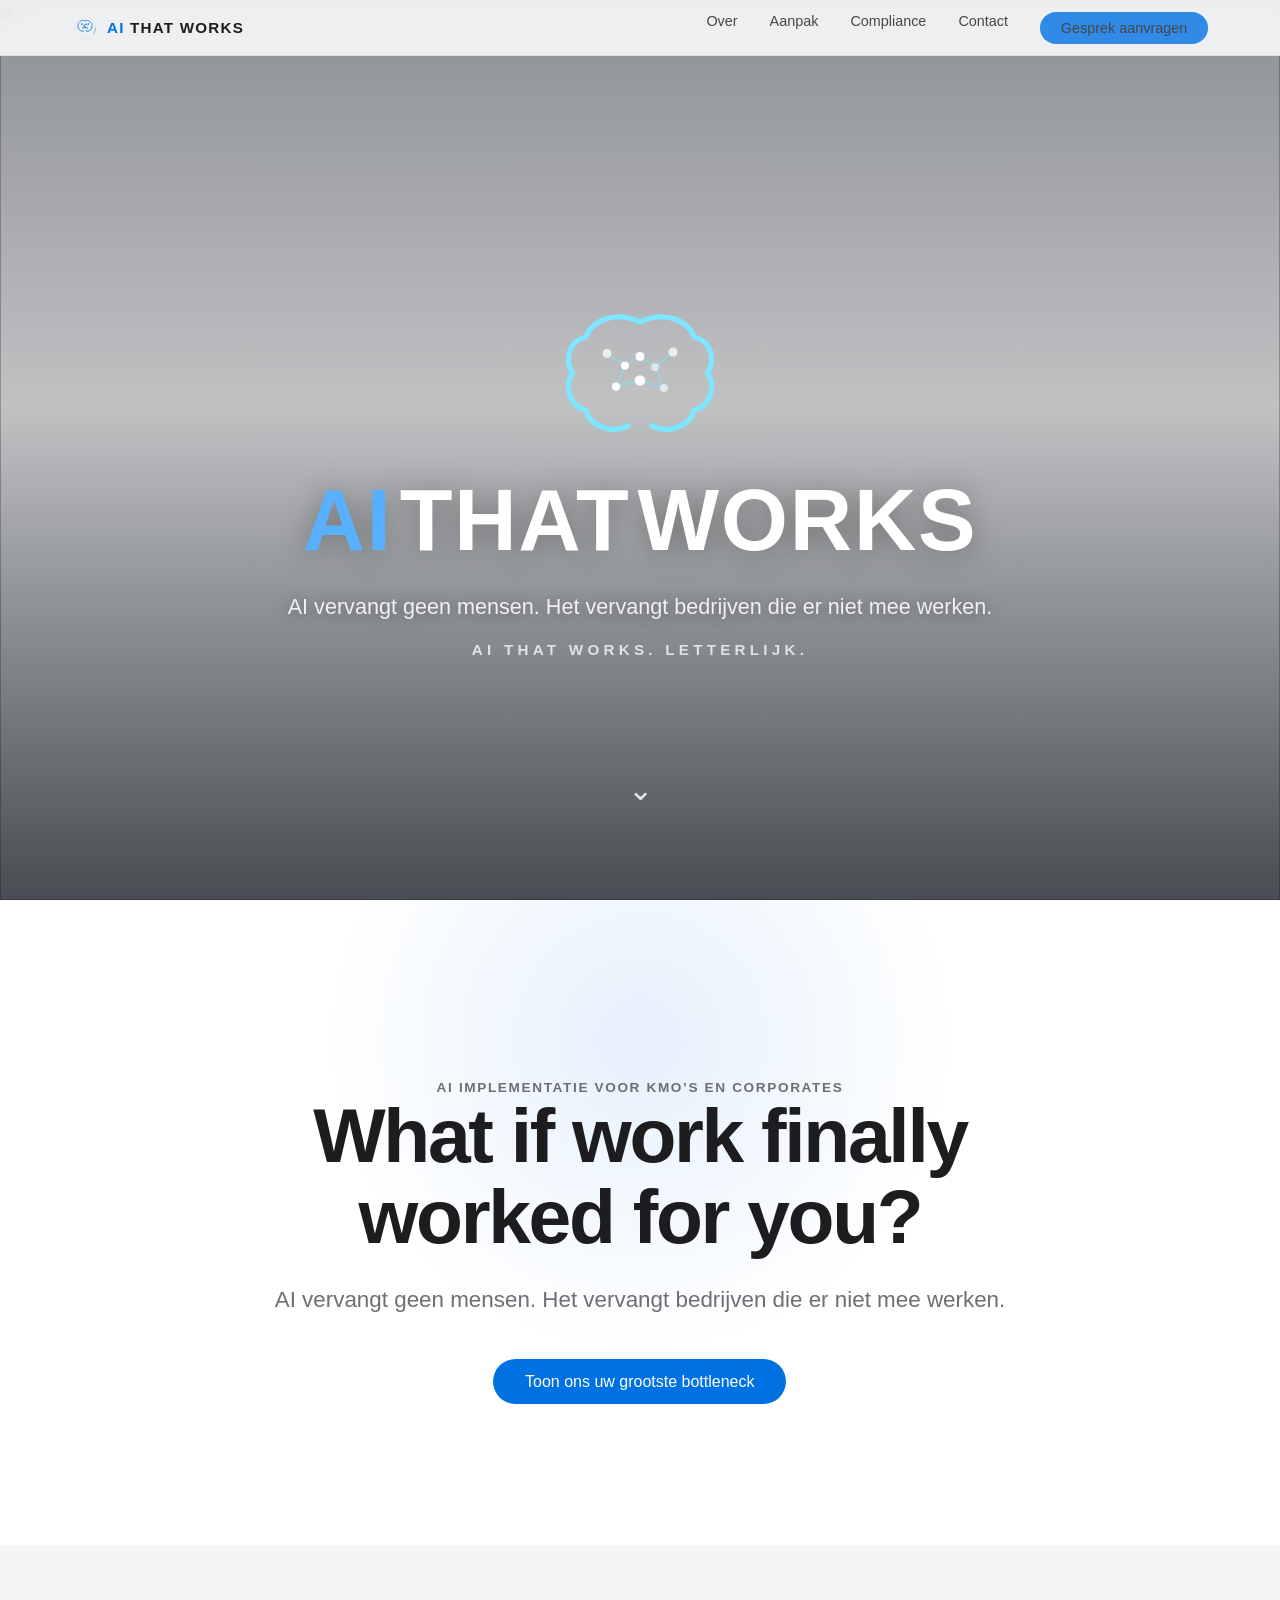
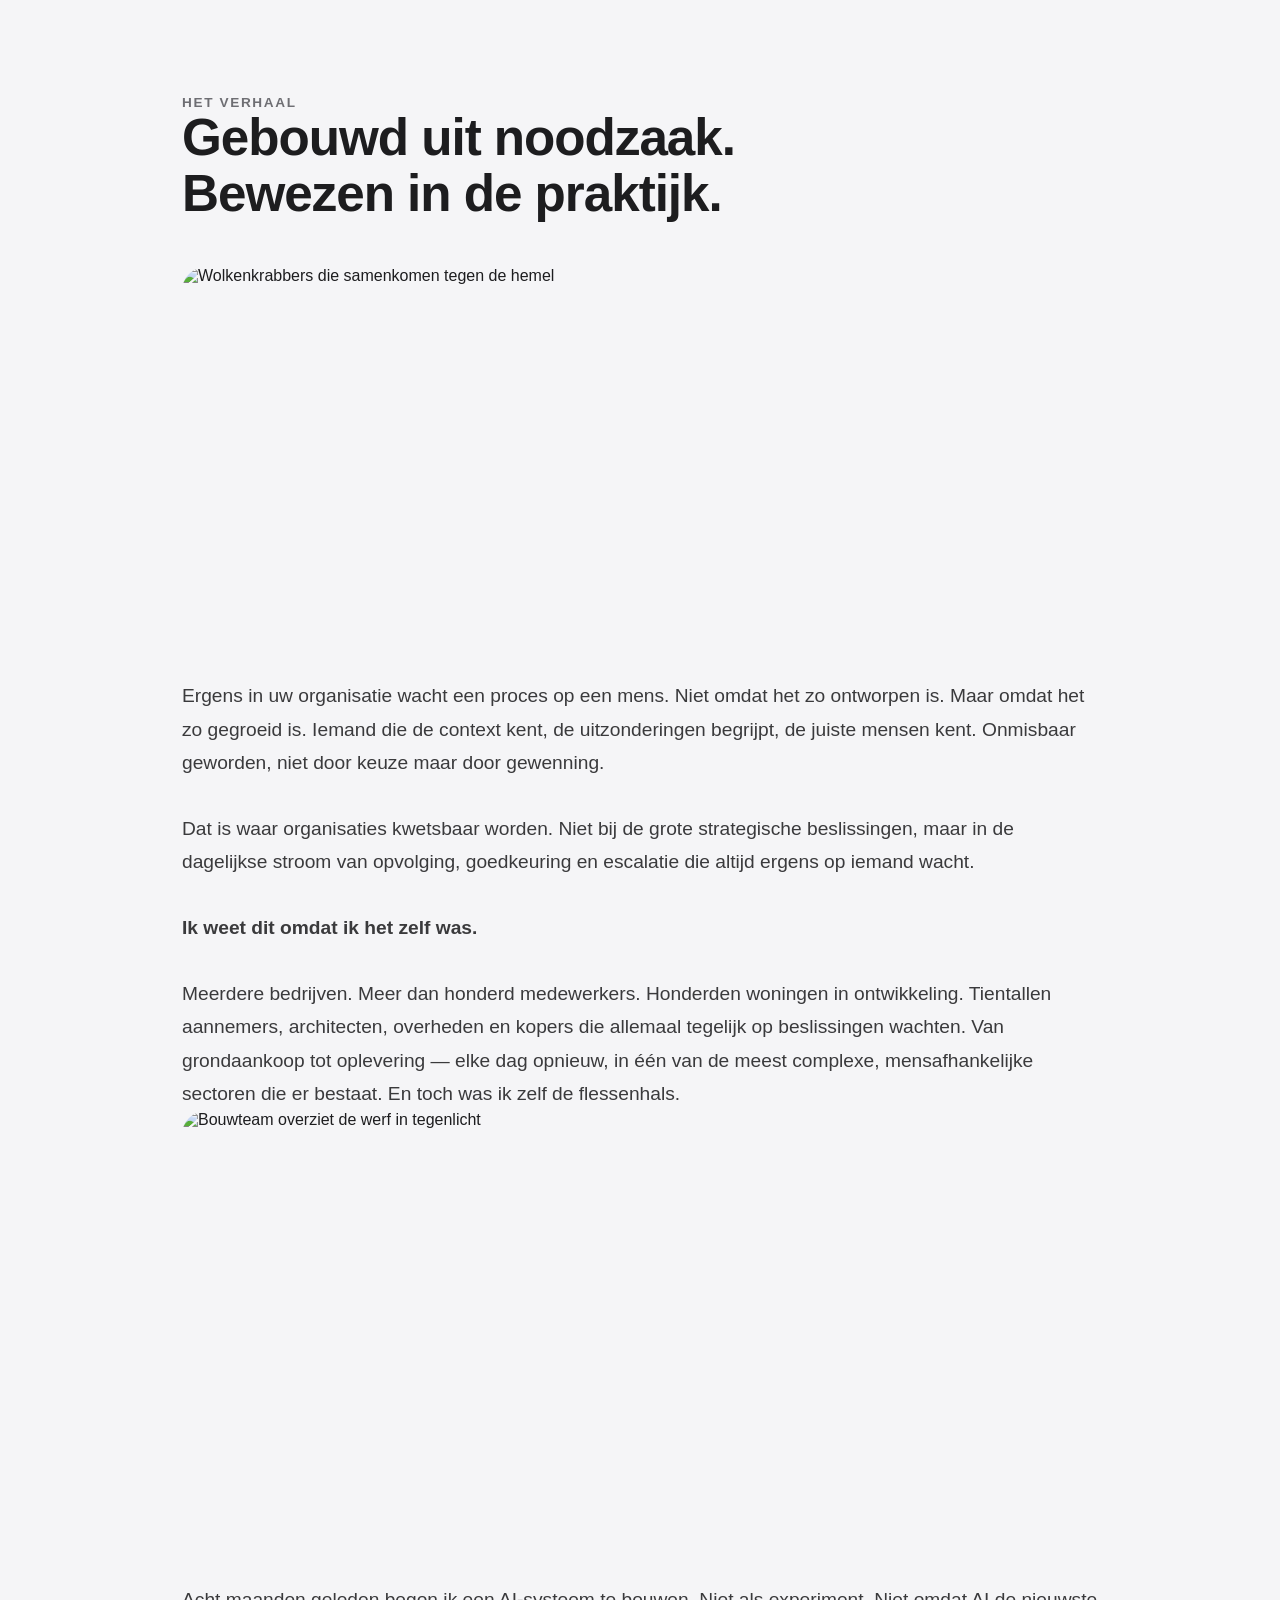
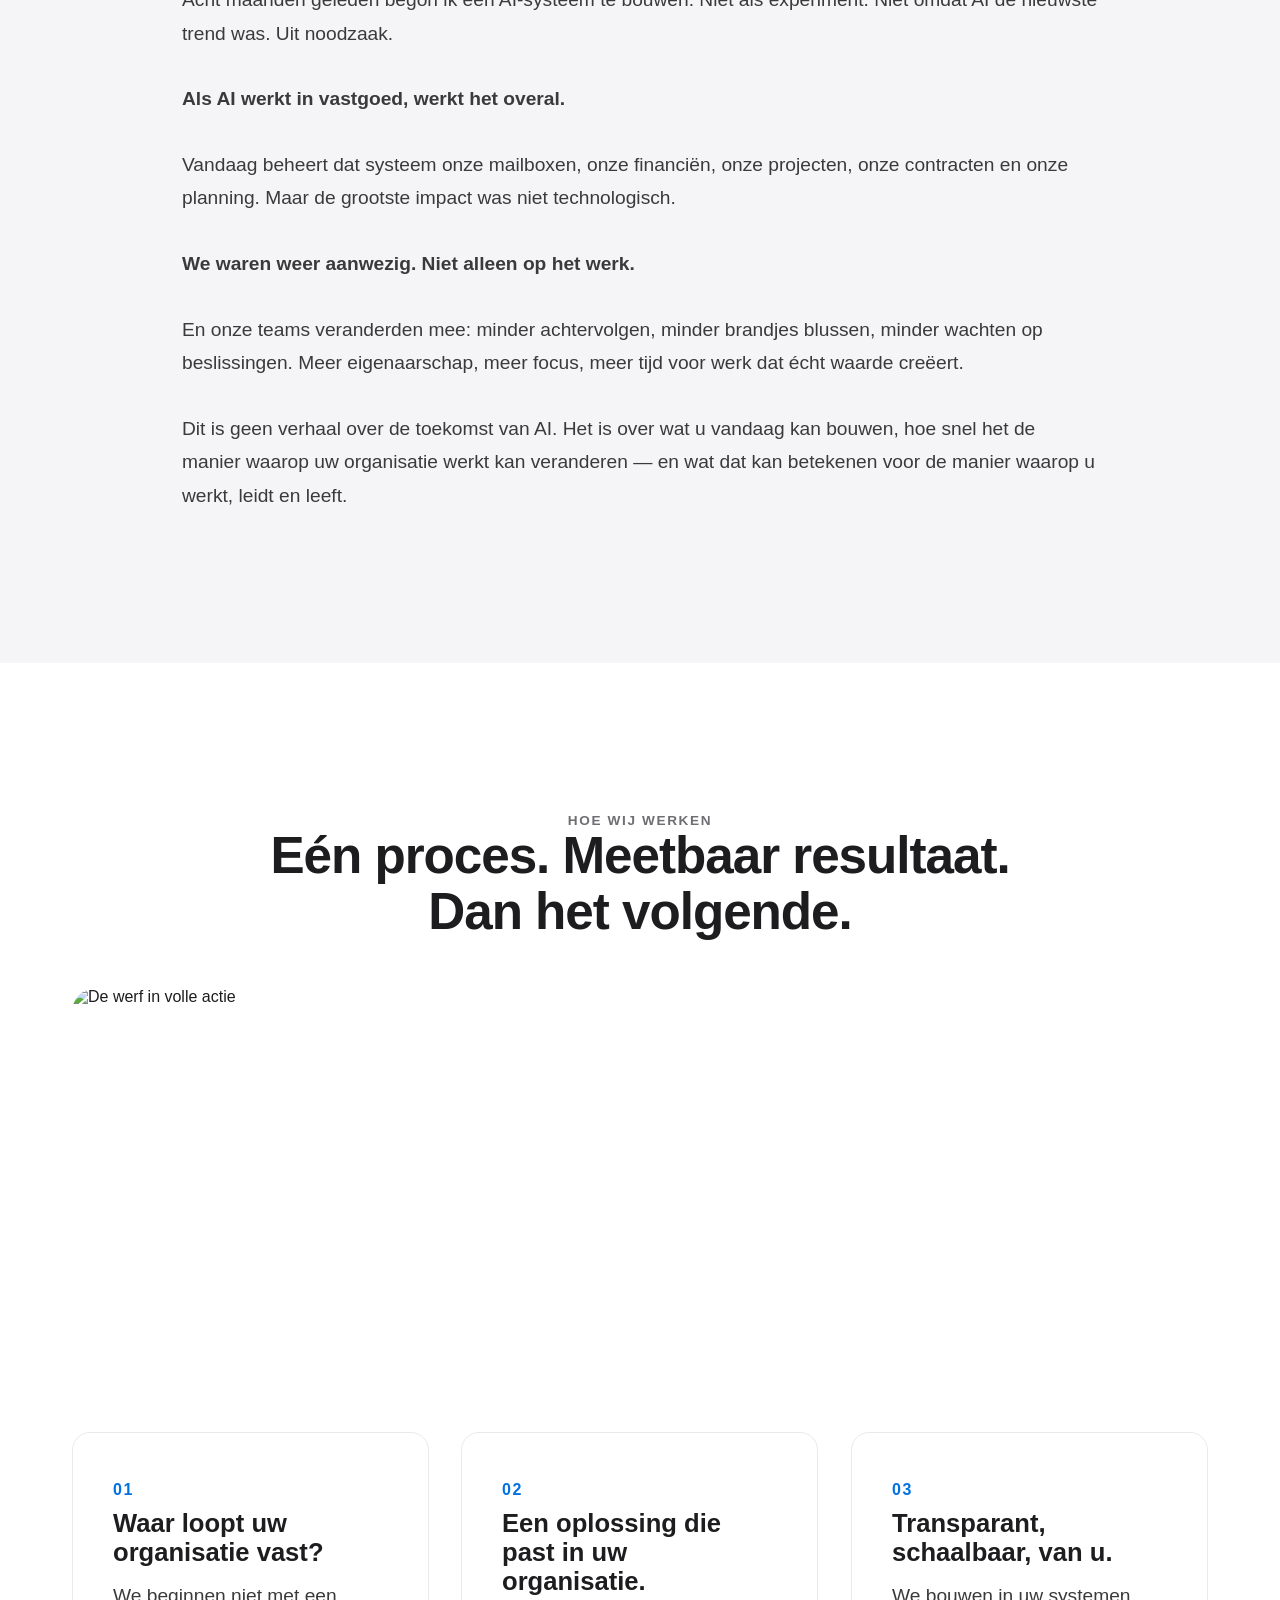
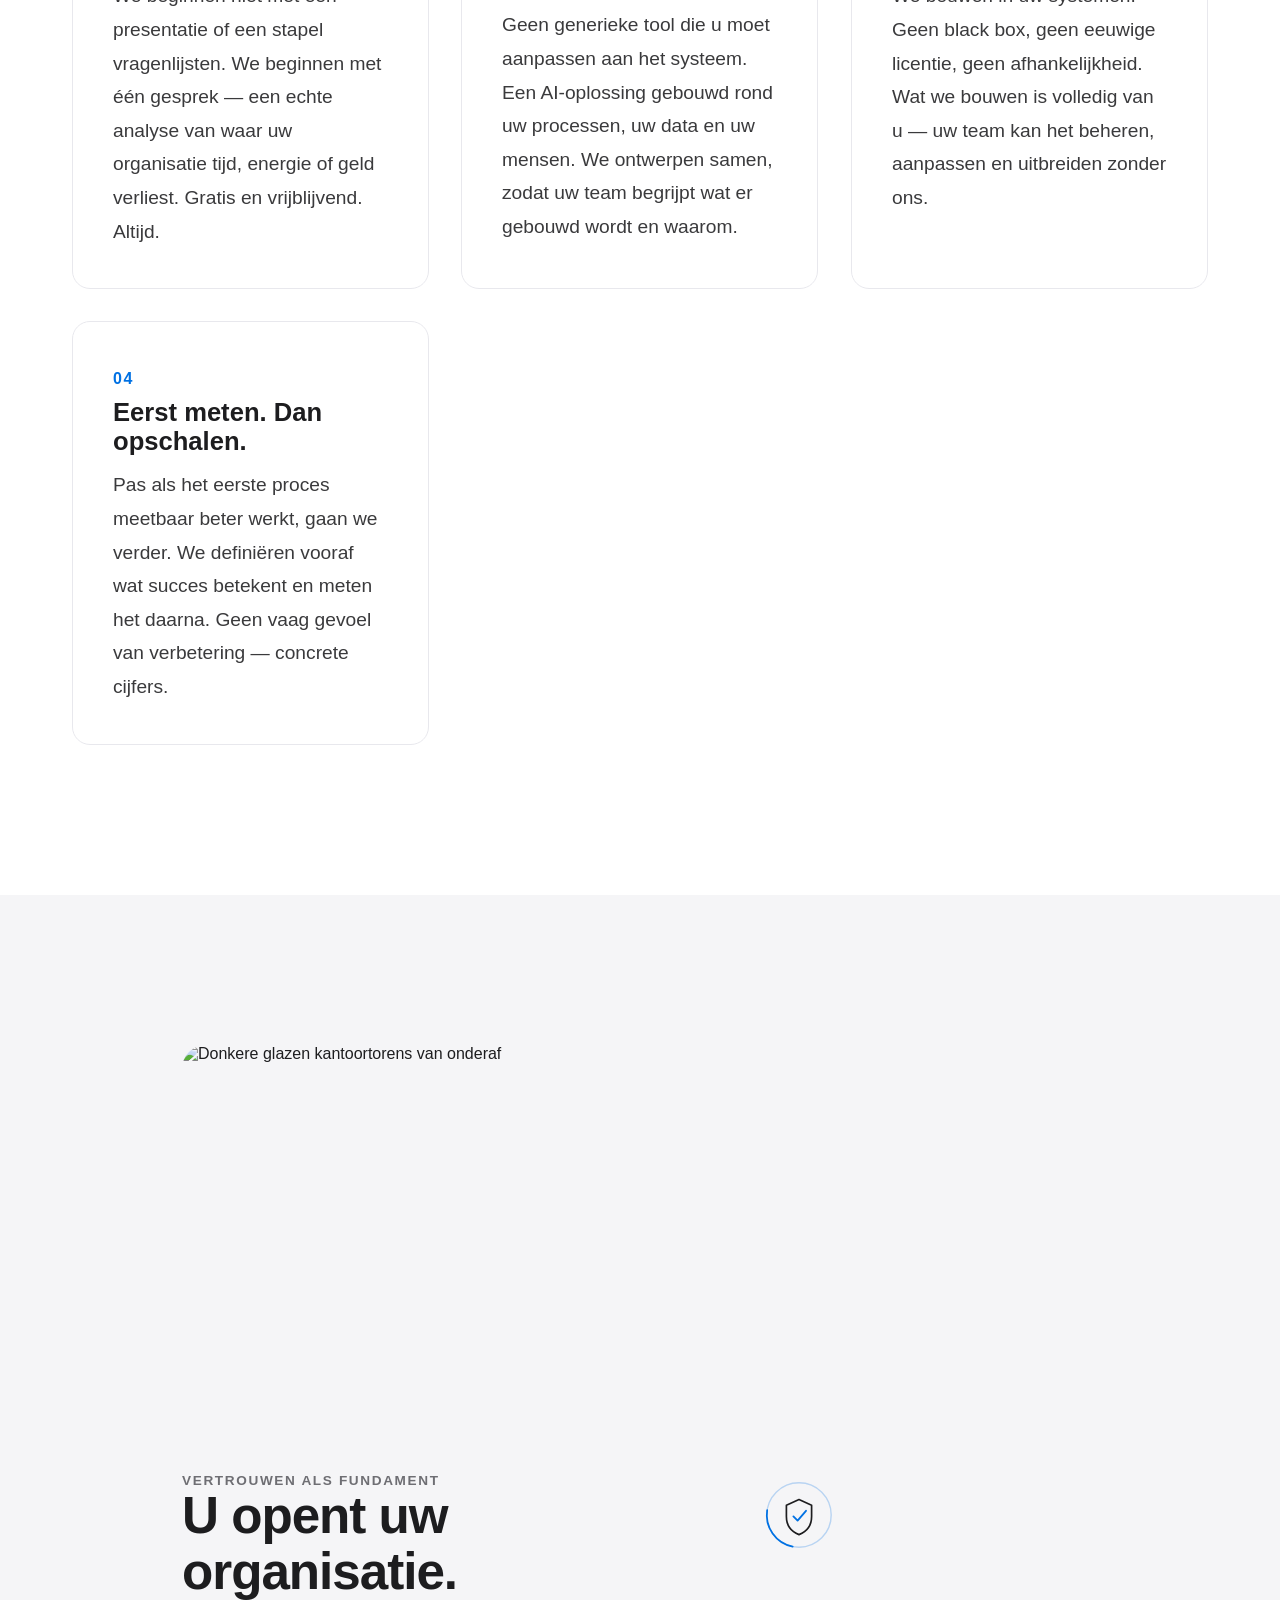
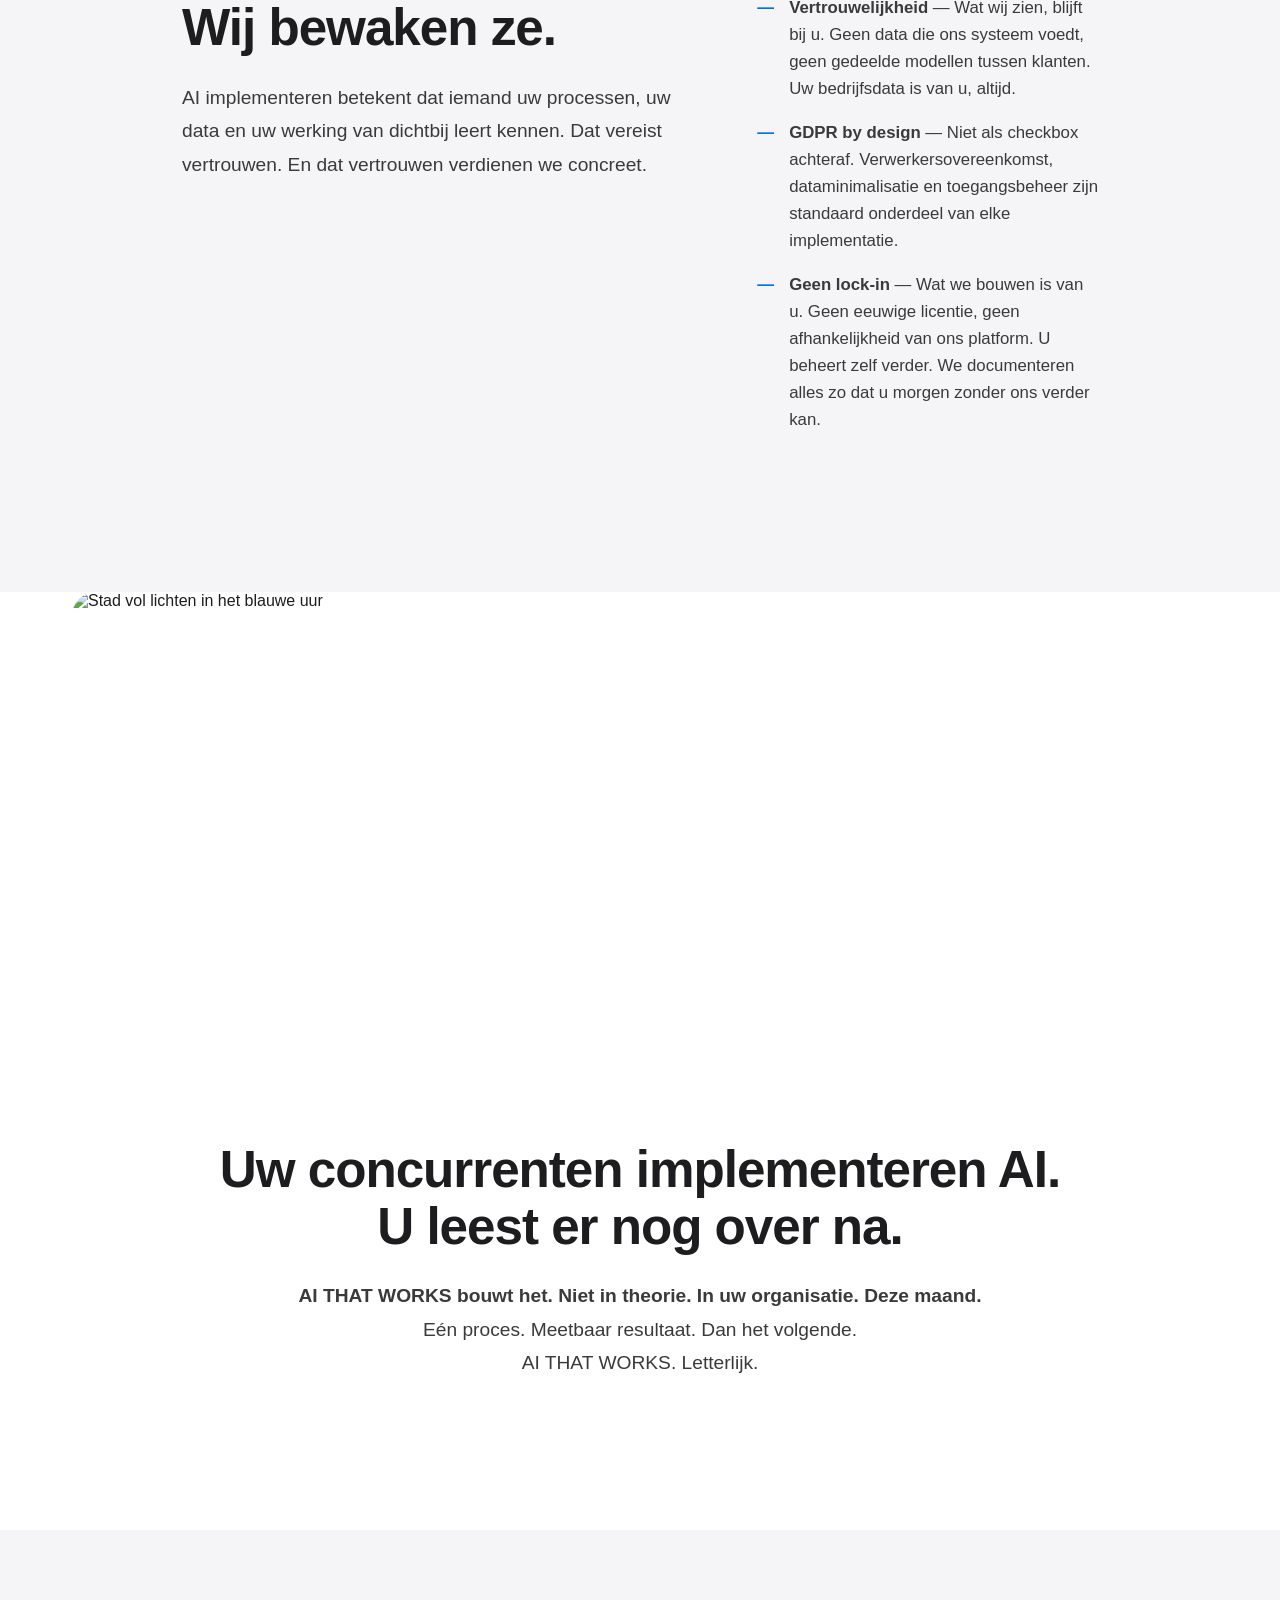
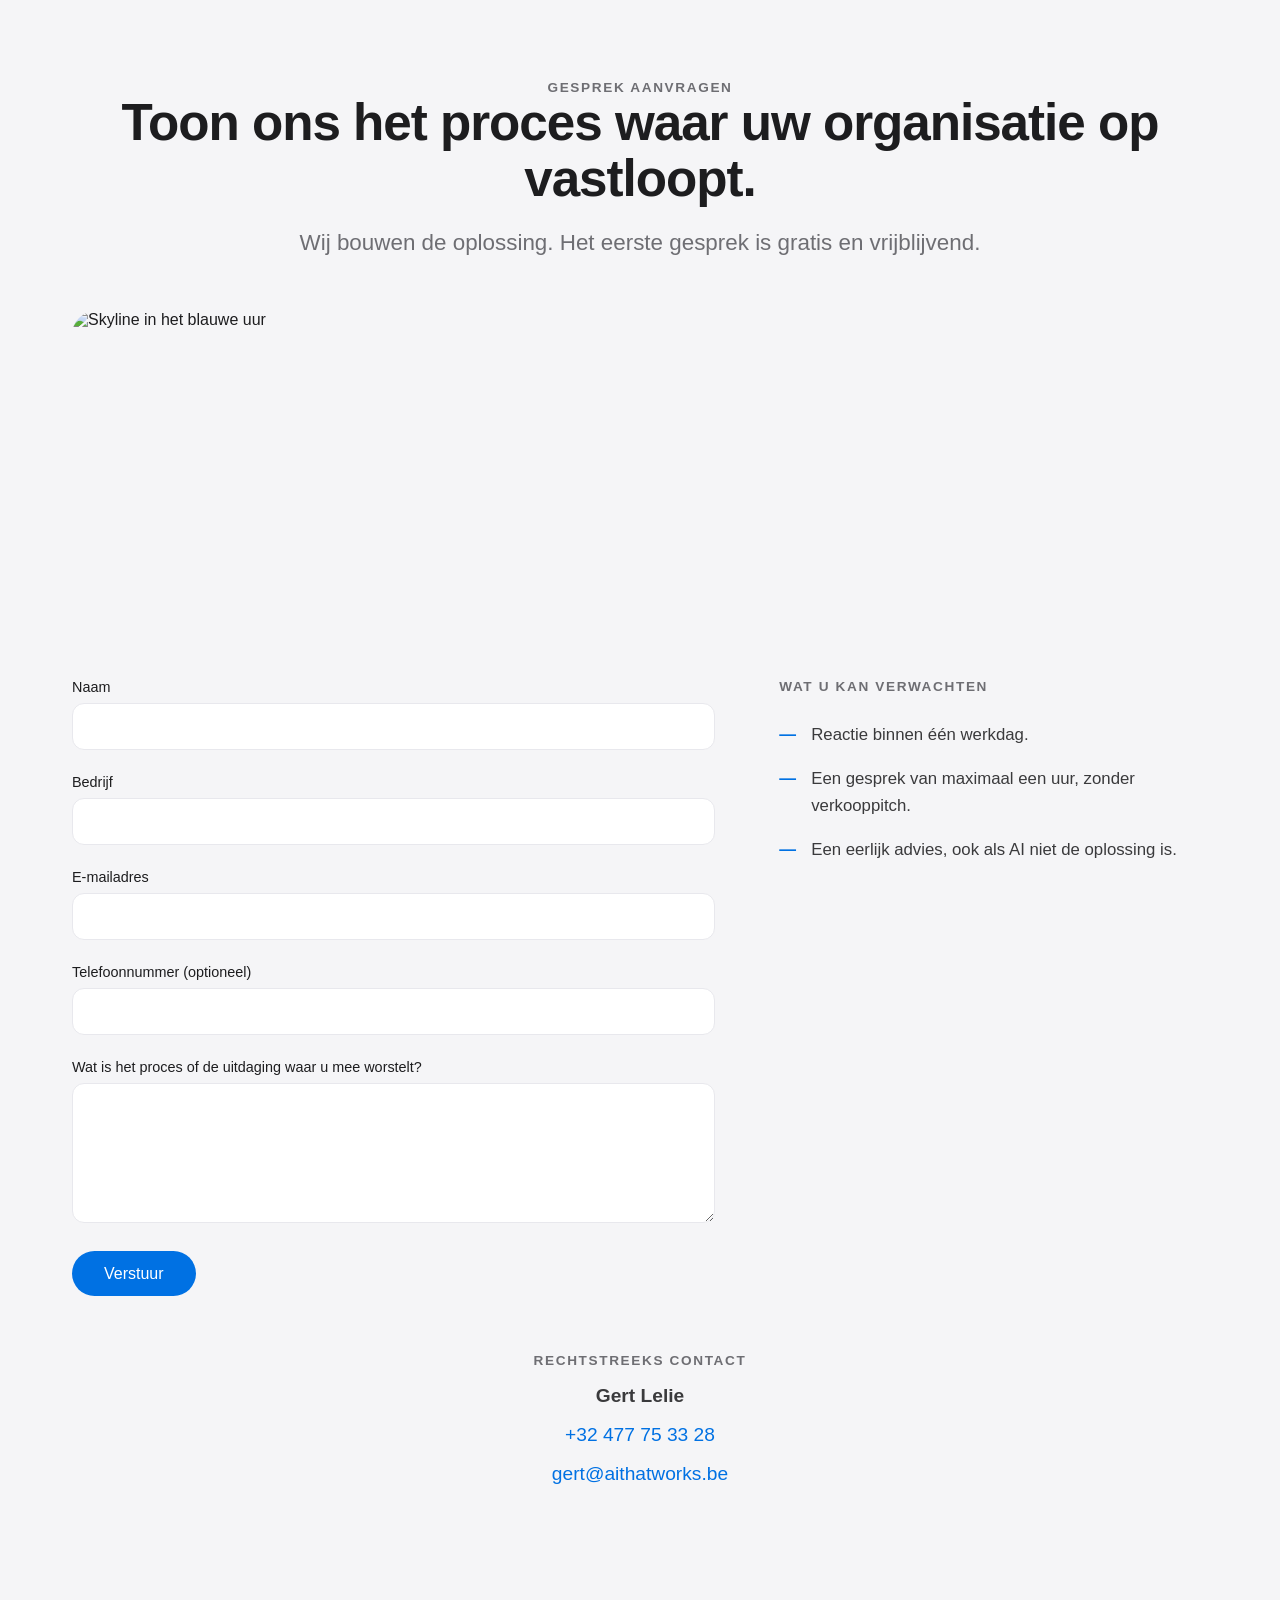
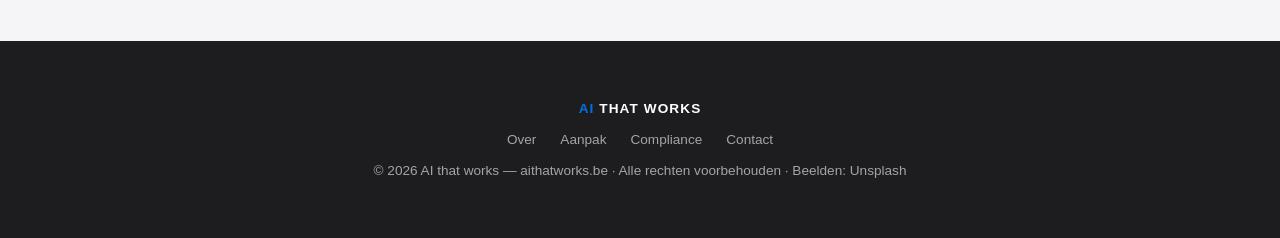
==== ai-works.html @ e256ce2a "accentblauw AI in nav- en footerlogo" ====
<!DOCTYPE html>
<html lang="nl">
<head>
<meta charset="utf-8">
<meta name="viewport" content="width=device-width, initial-scale=1">
<title>AI that works — AI implementatie voor kmo&#8217;s en corporates</title>
<link rel="icon" type="image/png" sizes="32x32" href="favicon-32.png">
<link rel="apple-touch-icon" href="apple-touch-icon.png">

<meta name="description" content="AI vervangt geen mensen. Het vervangt bedrijven die er niet mee werken. Gebouwd door ondernemers, voor ondernemers.">
<style>
/* AI WORKS — style.css v1.1 (basis van JARVIS, gerepareerd + aangevuld) */
*, *::before, *::after { box-sizing: border-box; margin: 0; padding: 0; }
html { scroll-behavior: smooth; }
body {
  background: #ffffff;
  color: #1d1d1f;
  font-family: -apple-system, BlinkMacSystemFont, "SF Pro Display", "Helvetica Neue", Arial, sans-serif;
  -webkit-font-smoothing: antialiased;
  overflow-x: hidden;
}
:root {
  --white: #ffffff;
  --off-white: #f5f5f7;
  --black: #1d1d1f;
  --gray: #6e6e73;
  --light-gray: #e8e8ed;
  --accent: #0071e3;
}
h1 { font-size: clamp(2.8rem, 6vw, 5.5rem); font-weight: 700; letter-spacing: -0.03em; line-height: 1.05; }
h2 { font-size: clamp(2rem, 4vw, 3.5rem); font-weight: 600; letter-spacing: -0.02em; line-height: 1.1; }
h3 { font-size: clamp(1.2rem, 2vw, 1.6rem); font-weight: 600; }
p { font-size: clamp(1rem, 1.5vw, 1.2rem); line-height: 1.75; color: #3a3a3c; }
.tagline { font-size: clamp(1.1rem,2vw,1.4rem); color: var(--gray); }
.eyebrow { font-size: .85rem; font-weight: 600; letter-spacing: .12em; text-transform: uppercase; color: var(--gray); }
.container { max-width: 980px; margin: 0 auto; padding: 0 2rem; }
.container--wide{ max-width: 1200px; margin: 0 auto; padding: 0 2rem; }
section { padding: 150px 0; }
section.hero { padding: 180px 0 140px; text-align: center; }
section.alt { background: var(--off-white); }
nav {
  position: fixed; top: 0; left: 0; right: 0; z-index: 100;
  height: 56px; display: flex; align-items: center;
  background: rgba(255,255,255,.85);
  -webkit-backdrop-filter: saturate(180%) blur(20px);
  backdrop-filter: saturate(180%) blur(20px);
  border-bottom: 1px solid rgba(0,0,0,.08);
}
.nav-inner { display:flex; justify-content:space-between; align-items:center; width:100%; max-width:1200px; margin:0 auto; padding:0 2rem; }
.nav-logo { font-size:.95rem; font-weight:700; letter-spacing:.08em; text-transform:uppercase; color:var(--black); text-decoration:none; }
.nav-links { display:flex; gap:2rem; list-style:none; }
.nav-links a { font-size:.9rem; color:var(--black); text-decoration:none; opacity:.8; transition:opacity .2s; }
.nav-links a:hover, .nav-links a.active { opacity:1; }
.btn { display:inline-block; padding:.85rem 2rem; border-radius:980px; font-size:1rem; font-weight:500; text-decoration:none; transition:all .25s ease; border:none; cursor:pointer; }
.btn--primary { background:var(--accent); color:#fff; }
.btn--primary:hover { background:#0077ed; transform:scale(1.02); }
.btn--secondary { background:transparent; color:var(--accent); border:1.5px solid var(--accent); }
.btn--secondary:hover { background:var(--accent); color:#fff; transform:scale(1.02); }
.card-grid { display:grid; grid-template-columns:repeat(auto-fit,minmax(280px,1fr)); gap:2rem; margin-top:4rem; }
.card { background:var(--white); border:1px solid var(--light-gray); border-radius:18px; padding:2.5rem; transition:transform .3s ease, box-shadow .3s ease; }
.card:hover { transform:translateY(-6px); box-shadow:0 20px 60px rgba(0,0,0,.08); }
.form-group { margin-bottom:1.5rem; }
.form-group label { display:block; font-size:.9rem; font-weight:500; margin-bottom:.5rem; }
.form-group input, .form-group textarea { width:100%; padding:.85rem 1.2rem; border:1.5px solid var(--light-gray); border-radius:12px; font-size:1rem; font-family:inherit; outline:none; transition:border-color .2s; }
.form-group input:focus, .form-group textarea:focus { border-color:var(--accent); }
.form-group textarea { min-height:140px; resize:vertical; }
footer { background:var(--black); color:rgba(255,255,255,.6); padding:60px 0; text-align:center; font-size:.85rem; }
footer a { color:rgba(255,255,255,.6); text-decoration:none; }
footer a:hover { color:#fff; }
/* MOVEMENT */
.fade-up { opacity:0; transform:translateY(40px); transition:opacity .7s ease, transform .7s ease; }
.fade-in { opacity:0; transition:opacity .8s ease; }
.slide-left { opacity:0; transform:translateX(-40px); transition:opacity .7s ease, transform .7s ease; }
.slide-right { opacity:0; transform:translateX(40px); transition:opacity .7s ease, transform .7s ease; }
.fade-up.visible, .fade-in.visible, .slide-left.visible, .slide-right.visible { opacity:1; transform:none; }
.stagger > * { opacity:0; transform:translateY(30px); transition:opacity .6s ease, transform .6s ease; }
.stagger > *:nth-child(1){ transition-delay:0s; }
.stagger > *:nth-child(2){ transition-delay:.1s; }
.stagger > *:nth-child(3){ transition-delay:.2s; }
.stagger > *:nth-child(4){ transition-delay:.3s; }
.stagger > *:nth-child(5){ transition-delay:.4s; }
.stagger.visible > * { opacity:1; transform:none; }
/* reduced motion: animaties respecteren de systeeminstelling */
@media (prefers-reduced-motion: reduce){
  .fade-up,.fade-in,.slide-left,.slide-right,.stagger > * { opacity:1; transform:none; transition:none; }
}
@media(max-width:768px){
  section { padding:115px 0; }
  section.hero { padding:120px 0 80px; }
  .nav-links { display:none; }
  .card-grid { grid-template-columns:1fr; }
}

/* ---- aanvullingen v1.1: stappen, split-layout, checklist, kleine hero ---- */
section.hero--sub { padding: 150px 0 90px; text-align: center; }
.step { display:flex; gap:2.5rem; align-items:flex-start; padding:3.5rem 0; border-bottom:1px solid var(--light-gray); }
.step:last-of-type { border-bottom:none; }
.step-num { font-size:1rem; font-weight:700; color:var(--accent); letter-spacing:.1em; flex:none; padding-top:.5rem; }
.step h2 { font-size: clamp(1.5rem, 2.6vw, 2.2rem); margin-bottom:.8rem; }
.split { display:grid; grid-template-columns:1.2fr .8fr; gap:4rem; align-items:start; }
.checklist { list-style:none; margin-top:1.5rem; }
.checklist li { position:relative; padding:.55rem 0 .55rem 2rem; font-size:1.05rem; line-height:1.6; color:#3a3a3c; }
.checklist li::before { content:"—"; position:absolute; left:0; color:var(--accent); font-weight:700; }
.herocta { margin-top:2.5rem; display:flex; gap:1rem; justify-content:center; flex-wrap:wrap; }
.sectcta { margin-top:2.5rem; }
.center { text-align:center; }
.mt-2 { margin-top:2rem; }
.footer-links { display:flex; gap:1.5rem; justify-content:center; margin:1rem 0; list-style:none; }
@media(max-width:768px){
  .split { grid-template-columns:1fr; gap:2.5rem; }
  .step { flex-direction:column; gap:.8rem; padding:2.5rem 0; }
}

/* ---- v1.2: maximale beweging, minimal gehouden ---- */
.hero .eyebrow, .hero h1, .hero .tagline, .hero .herocta {
  opacity:0; transform:translateY(26px);
  animation:heroIn .9s cubic-bezier(.16,1,.3,1) forwards; }
.hero .eyebrow { animation-delay:.05s; }
.hero h1      { animation-delay:.18s; }
.hero .tagline{ animation-delay:.34s; }
.hero .herocta{ animation-delay:.5s; }
@keyframes heroIn { to { opacity:1; transform:none; } }
.hero { position:relative; overflow:hidden; }
.hero::before { content:""; position:absolute; left:50%; top:-220px; width:720px; height:720px;
  transform:translateX(-50%); border-radius:50%; pointer-events:none;
  background:radial-gradient(circle, rgba(0,113,227,.10), rgba(0,113,227,0) 62%);
  animation:heroGlow 9s ease-in-out infinite alternate; }
@keyframes heroGlow { from { transform:translateX(-56%) scale(1); } to { transform:translateX(-44%) scale(1.15); } }
.hero > .container { position:relative; }
nav { transition:height .3s ease, box-shadow .3s ease; }
nav.scrolled { height:48px; box-shadow:0 6px 24px rgba(0,0,0,.06); }
.card, .btn { will-change:transform; }
@media (prefers-reduced-motion: reduce){
  .hero .eyebrow,.hero h1,.hero .tagline,.hero .herocta { animation:none; opacity:1; transform:none; }
  .hero::before { animation:none; }
}

/* onepager: ankernavigatie met vaste balk-compensatie */
section[id] { scroll-margin-top: 72px; }

</style>
</head>
<body>
<nav><div class="nav-inner">
  <a class="nav-logo" href="#top" style="display:flex;align-items:center;gap:9px"><img src="logo-licht.svg" alt="" style="width:26px;height:26px"><span><span style="color:var(--accent)">AI</span> that works</span></a>
  <ul class="nav-links">
    <li><a href="#over">Over</a></li>
    <li><a href="#aanpak">Aanpak</a></li>
    <li><a href="#compliance">Compliance</a></li>
    <li><a href="#contact">Contact</a></li>
    <li><a class="btn btn--primary" style="padding:.5rem 1.3rem;font-size:.9rem" href="#contact">Gesprek aanvragen</a></li>
  </ul>
</div></nav>


<section id="merk" style="position:relative;min-height:100vh;display:flex;align-items:center;justify-content:center;overflow:hidden;padding:56px 0 0">
  <img src="https://images.unsplash.com/photo-1451187580459-43490279c0fa?w=2400&q=80&fm=jpg&fit=crop" alt=""
    style="position:absolute;inset:0;width:100%;height:100%;object-fit:cover">
  <div style="position:absolute;inset:0;background:linear-gradient(180deg,rgba(2,8,16,.45) 0%,rgba(2,8,16,.25) 45%,rgba(2,8,16,.72) 100%)"></div>
  <div style="position:relative;text-align:center;padding:2rem;max-width:960px">
    <svg viewBox="0 0 240 200" style="width:clamp(120px,18vw,180px);height:auto;margin-bottom:1.6rem" aria-hidden="true">
      <g fill="none" stroke="#7fe6ff" stroke-width="7" stroke-linecap="round">
        <path d="M120 32 C 92 18, 58 26, 48 52 C 26 56, 18 82, 30 100 C 18 118, 26 144, 48 150 C 54 172, 84 182, 104 170"/>
        <path d="M120 32 C 148 18, 182 26, 192 52 C 214 56, 222 82, 210 100 C 222 118, 214 144, 192 150 C 186 172, 156 182, 136 170"/>
      </g>
      <g stroke="#7fe6ff" stroke-opacity=".5" stroke-width="2.6" fill="none">
        <path d="M76 74 L 100 90 L 88 118"/><path d="M100 90 L 120 78 L 140 92"/>
        <path d="M164 72 L 140 92 L 152 120"/><path d="M88 118 L 120 110 L 152 120"/>
      </g>
      <g fill="#ffffff">
        <circle cx="76" cy="74" r="6"><animate attributeName="opacity" values="1;.4;1" dur="3.2s" repeatCount="indefinite"/></circle>
        <circle cx="100" cy="90" r="5.5"><animate attributeName="opacity" values="1;.4;1" dur="4s" repeatCount="indefinite" begin=".6s"/></circle>
        <circle cx="120" cy="78" r="6"><animate attributeName="opacity" values="1;.4;1" dur="2.8s" repeatCount="indefinite" begin="1.1s"/></circle>
        <circle cx="140" cy="92" r="5.5"><animate attributeName="opacity" values="1;.4;1" dur="3.6s" repeatCount="indefinite" begin=".3s"/></circle>
        <circle cx="164" cy="72" r="6"><animate attributeName="opacity" values="1;.4;1" dur="4.4s" repeatCount="indefinite" begin="1.6s"/></circle>
        <circle cx="88" cy="118" r="5.5"><animate attributeName="opacity" values="1;.4;1" dur="3s" repeatCount="indefinite" begin=".9s"/></circle>
        <circle cx="120" cy="110" r="7"><animate attributeName="opacity" values="1;.35;1" dur="2.6s" repeatCount="indefinite"/></circle>
        <circle cx="152" cy="120" r="5.5"><animate attributeName="opacity" values="1;.4;1" dur="3.8s" repeatCount="indefinite" begin="1.3s"/></circle>
      </g>
    </svg>
    <div style="font-size:clamp(2.3rem,7.4vw,5.4rem);font-weight:800;letter-spacing:.02em;line-height:1;color:#ffffff;text-shadow:0 2px 30px rgba(0,0,0,.35)"><span style="color:#58b0ff">AI</span>&#8202;THAT&#8202;WORKS</div>
    <p style="margin-top:1.5rem;font-size:clamp(1.05rem,2vw,1.35rem);color:rgba(255,255,255,.88);text-shadow:0 1px 16px rgba(0,0,0,.4)">AI vervangt geen mensen. Het vervangt bedrijven die er niet mee werken.</p>
    <div style="margin-top:1rem;font-size:.95rem;font-weight:600;letter-spacing:.28em;color:rgba(255,255,255,.75)">AI&nbsp;THAT&nbsp;WORKS.&nbsp;LETTERLIJK.</div>
    <a href="#top" style="position:absolute;left:50%;transform:translateX(-50%);bottom:-13vh;color:#ffffff;font-size:30px;text-decoration:none;opacity:.85">&#8964;</a>
  </div>
</section>

<section class="hero" id="top">
  <div class="container">
    <div class="eyebrow">AI implementatie voor kmo&#8217;s en corporates</div>
    <h1>What if work finally worked for&nbsp;you?</h1>
    <p class="tagline" style="margin-top:1.5rem">AI vervangt geen mensen. Het vervangt bedrijven die er niet mee werken.</p>
    <div class="herocta">
      <a class="btn btn--primary" href="#contact">Toon ons uw grootste bottleneck</a>
    </div>
  </div>
</section>



<section class="alt" id="over">
  <div class="container">
    <div class="eyebrow fade-up">Het verhaal</div>
    <h2 class="fade-up">Gebouwd uit noodzaak.<br>Bewezen in de praktijk.</h2>
    <img class="fade-up" loading="lazy" src="https://images.unsplash.com/photo-1462899006636-339e08d1844e?w=1800&q=75&fm=jpg&fit=crop" alt="Wolkenkrabbers die samenkomen tegen de hemel" style="width:100%;height:clamp(200px,32vw,380px);object-fit:cover;border-radius:24px;display:block;margin:2.8rem 0 0">
    <p class="fade-up mt-2" style="margin-top:2rem">Ergens in uw organisatie wacht een proces op een mens. Niet omdat het zo ontworpen is. Maar omdat het zo gegroeid is. Iemand die de context kent, de uitzonderingen begrijpt, de juiste mensen kent. Onmisbaar geworden, niet door keuze maar door gewenning.</p>
    <p class="fade-up mt-2">Dat is waar organisaties kwetsbaar worden. Niet bij de grote strategische beslissingen, maar in de dagelijkse stroom van opvolging, goedkeuring en escalatie die altijd ergens op iemand wacht.</p>
    <p class="fade-up mt-2"><b>Ik weet dit omdat ik het zelf was.</b></p>
    <p class="fade-up mt-2">Meerdere bedrijven. Meer dan honderd medewerkers. Honderden woningen in ontwikkeling. Tientallen aannemers, architecten, overheden en kopers die allemaal tegelijk op beslissingen wachten. Van grondaankoop tot oplevering &mdash; elke dag opnieuw, in &eacute;&eacute;n van de meest complexe, mensafhankelijke sectoren die er bestaat. En toch was ik zelf de flessenhals.</p>
    <img class="fade-up" style="width:100%;height:clamp(220px,38vw,440px);object-fit:cover;border-radius:24px;display:block" loading="lazy" src="https://images.unsplash.com/photo-1541888946425-d81bb19240f5?w=1800&q=75&fm=jpg&fit=crop" alt="Bouwteam overziet de werf in tegenlicht" style="width:100%;height:clamp(220px,38vw,440px);object-fit:cover;border-radius:24px;display:block;margin:2.5rem 0">
    <p class="fade-up mt-2">Acht maanden geleden begon ik een AI-systeem te bouwen. Niet als experiment. Niet omdat AI de nieuwste trend was. Uit noodzaak.</p>
    <p class="fade-up mt-2"><b>Als AI werkt in vastgoed, werkt het overal.</b></p>
    <p class="fade-up mt-2">Vandaag beheert dat systeem onze mailboxen, onze financi&euml;n, onze projecten, onze contracten en onze planning. Maar de grootste impact was niet technologisch.</p>
    <p class="fade-up mt-2"><b>We waren weer aanwezig. Niet alleen op het werk.</b></p>
    <p class="fade-up mt-2">En onze teams veranderden mee: minder achtervolgen, minder brandjes blussen, minder wachten op beslissingen. Meer eigenaarschap, meer focus, meer tijd voor werk dat &eacute;cht waarde cre&euml;ert.</p>
    <p class="fade-up mt-2">Dit is geen verhaal over de toekomst van AI. Het is over wat u vandaag kan bouwen, hoe snel het de manier waarop uw organisatie werkt kan veranderen &mdash; en wat dat kan betekenen voor de manier waarop u werkt, leidt en leeft.</p>
  </div>
</section>

<section id="aanpak">
  <div class="container--wide">
    <div class="center">
      <div class="eyebrow fade-up">Hoe wij werken</div>
      <h2 class="fade-up">E&eacute;n proces. Meetbaar resultaat.<br>Dan het volgende.</h2>
    </div>
    <img class="fade-up" loading="lazy" src="https://images.unsplash.com/photo-1504307651254-35680f356dfd?w=1800&q=75&fm=jpg&fit=crop" alt="De werf in volle actie" style="width:100%;height:clamp(200px,32vw,380px);object-fit:cover;border-radius:24px;display:block;margin:3rem 0 0">
    <div class="card-grid stagger">
      <div class="card">
        <div class="step-num">01</div>
        <h3 style="margin-top:.6rem">Waar loopt uw organisatie vast?</h3>
        <p style="margin-top:.8rem">We beginnen niet met een presentatie of een stapel vragenlijsten. We beginnen met &eacute;&eacute;n gesprek &mdash; een echte analyse van waar uw organisatie tijd, energie of geld verliest. Gratis en vrijblijvend. Altijd.</p>
      </div>
      <div class="card">
        <div class="step-num">02</div>
        <h3 style="margin-top:.6rem">Een oplossing die past in uw organisatie.</h3>
        <p style="margin-top:.8rem">Geen generieke tool die u moet aanpassen aan het systeem. Een AI-oplossing gebouwd rond uw processen, uw data en uw mensen. We ontwerpen samen, zodat uw team begrijpt wat er gebouwd wordt en waarom.</p>
      </div>
      <div class="card">
        <div class="step-num">03</div>
        <h3 style="margin-top:.6rem">Transparant, schaalbaar, van u.</h3>
        <p style="margin-top:.8rem">We bouwen in uw systemen. Geen black box, geen eeuwige licentie, geen afhankelijkheid. Wat we bouwen is volledig van u &mdash; uw team kan het beheren, aanpassen en uitbreiden zonder ons.</p>
      </div>
      <div class="card">
        <div class="step-num">04</div>
        <h3 style="margin-top:.6rem">Eerst meten. Dan opschalen.</h3>
        <p style="margin-top:.8rem">Pas als het eerste proces meetbaar beter werkt, gaan we verder. We defini&euml;ren vooraf wat succes betekent en meten het daarna. Geen vaag gevoel van verbetering &mdash; concrete cijfers.</p>
      </div>
    </div>
  </div>
</section>

<section class="alt" id="compliance">
  <div class="container">
    <img class="fade-up" loading="lazy" src="https://images.unsplash.com/photo-1486406146926-c627a92ad1ab?w=1800&q=75&fm=jpg&fit=crop" alt="Donkere glazen kantoortorens van onderaf" style="width:100%;height:clamp(200px,32vw,380px);object-fit:cover;border-radius:24px;display:block;margin:0 0 3rem">
    <div class="split">
      <div class="slide-left">
        <div class="eyebrow">Vertrouwen als fundament</div>
        <h2>U opent uw organisatie.<br>Wij bewaken ze.</h2>
        <p style="margin-top:1.5rem">AI implementeren betekent dat iemand uw processen, uw data en uw werking van dichtbij leert kennen. Dat vereist vertrouwen. En dat vertrouwen verdienen we concreet.</p>
      </div>
      <div class="slide-right">
        <div class="fade-in" style="margin-bottom:1.6rem">
  <svg viewBox="0 0 120 120" width="84" height="84" aria-hidden="true">
    <circle cx="60" cy="60" r="46" fill="none" stroke="#0071e3" stroke-opacity=".25" stroke-width="2"/>
    <circle cx="60" cy="60" r="46" fill="none" stroke="#0071e3" stroke-width="2.5" stroke-linecap="round"
      stroke-dasharray="70 220"><animateTransform attributeName="transform" type="rotate" from="0 60 60" to="360 60 60" dur="9s" repeatCount="indefinite"/></circle>
    <path d="M60 38 L78 46 V62 C78 76 70 84 60 88 C50 84 42 76 42 62 V46 Z" fill="none" stroke="#1d1d1f" stroke-width="2.4" stroke-linejoin="round"/>
    <path d="M52 62 L58 68 L70 54" fill="none" stroke="#0071e3" stroke-width="2.6" stroke-linecap="round" stroke-linejoin="round"/>
  </svg>
</div>
        <ul class="checklist stagger">
          <li><b>Vertrouwelijkheid</b> &mdash; Wat wij zien, blijft bij u. Geen data die ons systeem voedt, geen gedeelde modellen tussen klanten. Uw bedrijfsdata is van u, altijd.</li>
          <li><b>GDPR by design</b> &mdash; Niet als checkbox achteraf. Verwerkersovereenkomst, dataminimalisatie en toegangsbeheer zijn standaard onderdeel van elke implementatie.</li>
          <li><b>Geen lock-in</b> &mdash; Wat we bouwen is van u. Geen eeuwige licentie, geen afhankelijkheid van ons platform. U beheert zelf verder. We documenteren alles zo dat u morgen zonder ons verder kan.</li>
        </ul>
      </div>
    </div>
  </div>
</section>

<section style="padding:0">
  <div class="container--wide">
<img class="fade-up" loading="lazy" src="https://images.unsplash.com/photo-1444723121867-7a241cacace9?w=1800&q=75&fm=jpg&fit=crop" alt="Stad vol lichten in het blauwe uur" style="width:100%;height:clamp(220px,34vw,400px);object-fit:cover;border-radius:24px;display:block">
  </div>
</section>

<section class="center">
  <div class="container fade-in">
    <h2>Uw concurrenten implementeren AI.<br>U leest er nog over na.</h2>
    <p style="margin-top:1.5rem"><b>AI THAT WORKS bouwt het. Niet in theorie. In uw organisatie. Deze maand.</b><br>E&eacute;n proces. Meetbaar resultaat. Dan het volgende.<br>AI THAT WORKS. Letterlijk.</p>
  </div>
</section>

<section class="alt" id="contact">
  <div class="container--wide">
    <div class="center" style="margin-bottom:3rem">
      <div class="eyebrow fade-up">Gesprek aanvragen</div>
      <h2 class="fade-up">Toon ons het proces waar uw organisatie op vastloopt.</h2>
      <p class="tagline fade-up" style="margin-top:1rem">Wij bouwen de oplossing. Het eerste gesprek is gratis en vrijblijvend.</p>
    </div>
    <img class="fade-up" loading="lazy" src="https://images.unsplash.com/photo-1477959858617-67f85cf4f1df?w=1800&q=75&fm=jpg&fit=crop" alt="Skyline in het blauwe uur" style="width:100%;height:clamp(180px,26vw,320px);object-fit:cover;border-radius:24px;display:block;margin:0 0 3rem">
    <div class="split">
      <form id="cform" class="fade-up" novalidate>
        <div class="form-group"><label for="f-naam">Naam</label><input id="f-naam" type="text" required></div>
        <div class="form-group"><label for="f-bedrijf">Bedrijf</label><input id="f-bedrijf" type="text"></div>
        <div class="form-group"><label for="f-email">E-mailadres</label><input id="f-email" type="email" required></div>
        <div class="form-group"><label for="f-tel">Telefoonnummer (optioneel)</label><input id="f-tel" type="tel"></div>
        <div class="form-group"><label for="f-msg">Wat is het proces of de uitdaging waar u mee worstelt?</label><textarea id="f-msg" required></textarea></div>
        <button class="btn btn--primary" type="submit">Verstuur</button>
        <p id="cformnote" style="font-size:.85rem;color:var(--gray);margin-top:1rem;display:none">Uw mailprogramma opent met het ingevulde bericht &mdash; verzenden gebeurt vanuit uw eigen mailbox.</p>
      </form>
      <div class="slide-right">
        <div class="eyebrow">Wat u kan verwachten</div>
        <ul class="checklist stagger" style="margin-top:1.2rem">
          <li>Reactie binnen &eacute;&eacute;n werkdag.</li>
          <li>Een gesprek van maximaal een uur, zonder verkooppitch.</li>
          <li>Een eerlijk advies, ook als AI niet de oplossing is.</li>
        </ul>
      </div>
    </div>
    <div class="fade-up" style="margin-top:3.5rem;text-align:center">
      <div class="eyebrow">Rechtstreeks contact</div>
      <p style="margin-top:.7rem"><b>Gert Lelie</b></p>
      <p style="margin-top:.35rem"><a href="tel:+32477753328" style="color:var(--accent);text-decoration:none;white-space:nowrap">+32 477 75 33 28</a></p>
      <p style="margin-top:.35rem"><a href="mailto:gert@aithatworks.be" style="color:var(--accent);text-decoration:none;white-space:nowrap">gert@aithatworks.be</a></p>
    </div>
  </div>
</section>

<footer><div class="container">
  <div style="font-weight:700;letter-spacing:.08em;text-transform:uppercase;color:#fff"><span style="color:var(--accent)">AI</span> that works</div>
  <ul class="footer-links">
    <li><a href="#over">Over</a></li>
    <li><a href="#aanpak">Aanpak</a></li>
    <li><a href="#compliance">Compliance</a></li>
    <li><a href="#contact">Contact</a></li>
  </ul>
  <div>&copy; 2026 AI that works &mdash; aithatworks.be &middot; Alle rechten voorbehouden &middot; Beelden: Unsplash</div>
</div></footer>
<script>
// AI WORKS — scroll-animaties (IntersectionObserver, licht en dependency-vrij)
(function(){
  var els = document.querySelectorAll('.fade-up, .fade-in, .slide-left, .slide-right, .stagger');
  if (!('IntersectionObserver' in window)) { els.forEach(function(e){ e.classList.add('visible'); }); return; }
  var io = new IntersectionObserver(function(entries){
    entries.forEach(function(en){
      if (en.isIntersecting) { en.target.classList.add('visible'); io.unobserve(en.target); }
    });
  }, { threshold: 0.15 });
  els.forEach(function(e){ io.observe(e); });
})();

// nav krimpt subtiel zodra je scrolt + zachte parallax op de hero-gloed
(function(){
  var nv=document.querySelector('nav');
  window.addEventListener('scroll', function(){
    if(nv) nv.classList.toggle('scrolled', window.scrollY>24);
  }, {passive:true});
})();

document.getElementById('cform').addEventListener('submit', function(e){
  e.preventDefault();
  var v=function(id){ return (document.getElementById(id)||{}).value||''; };
  var body='Naam: '+v('f-naam')+'\nBedrijf: '+v('f-bedrijf')+'\nE-mail: '+v('f-email')+'\nTelefoon: '+v('f-tel')+'\n\n'+v('f-msg');
  location.href='mailto:bert@re4m.be?cc=gert@aithatworks.be&subject='+encodeURIComponent('Gesprek aanvragen — '+(v('f-bedrijf')||v('f-naam')))+'&body='+encodeURIComponent(body);
  var n=document.getElementById('cformnote'); if(n) n.style.display='block';
});
</script>
</body>
</html>
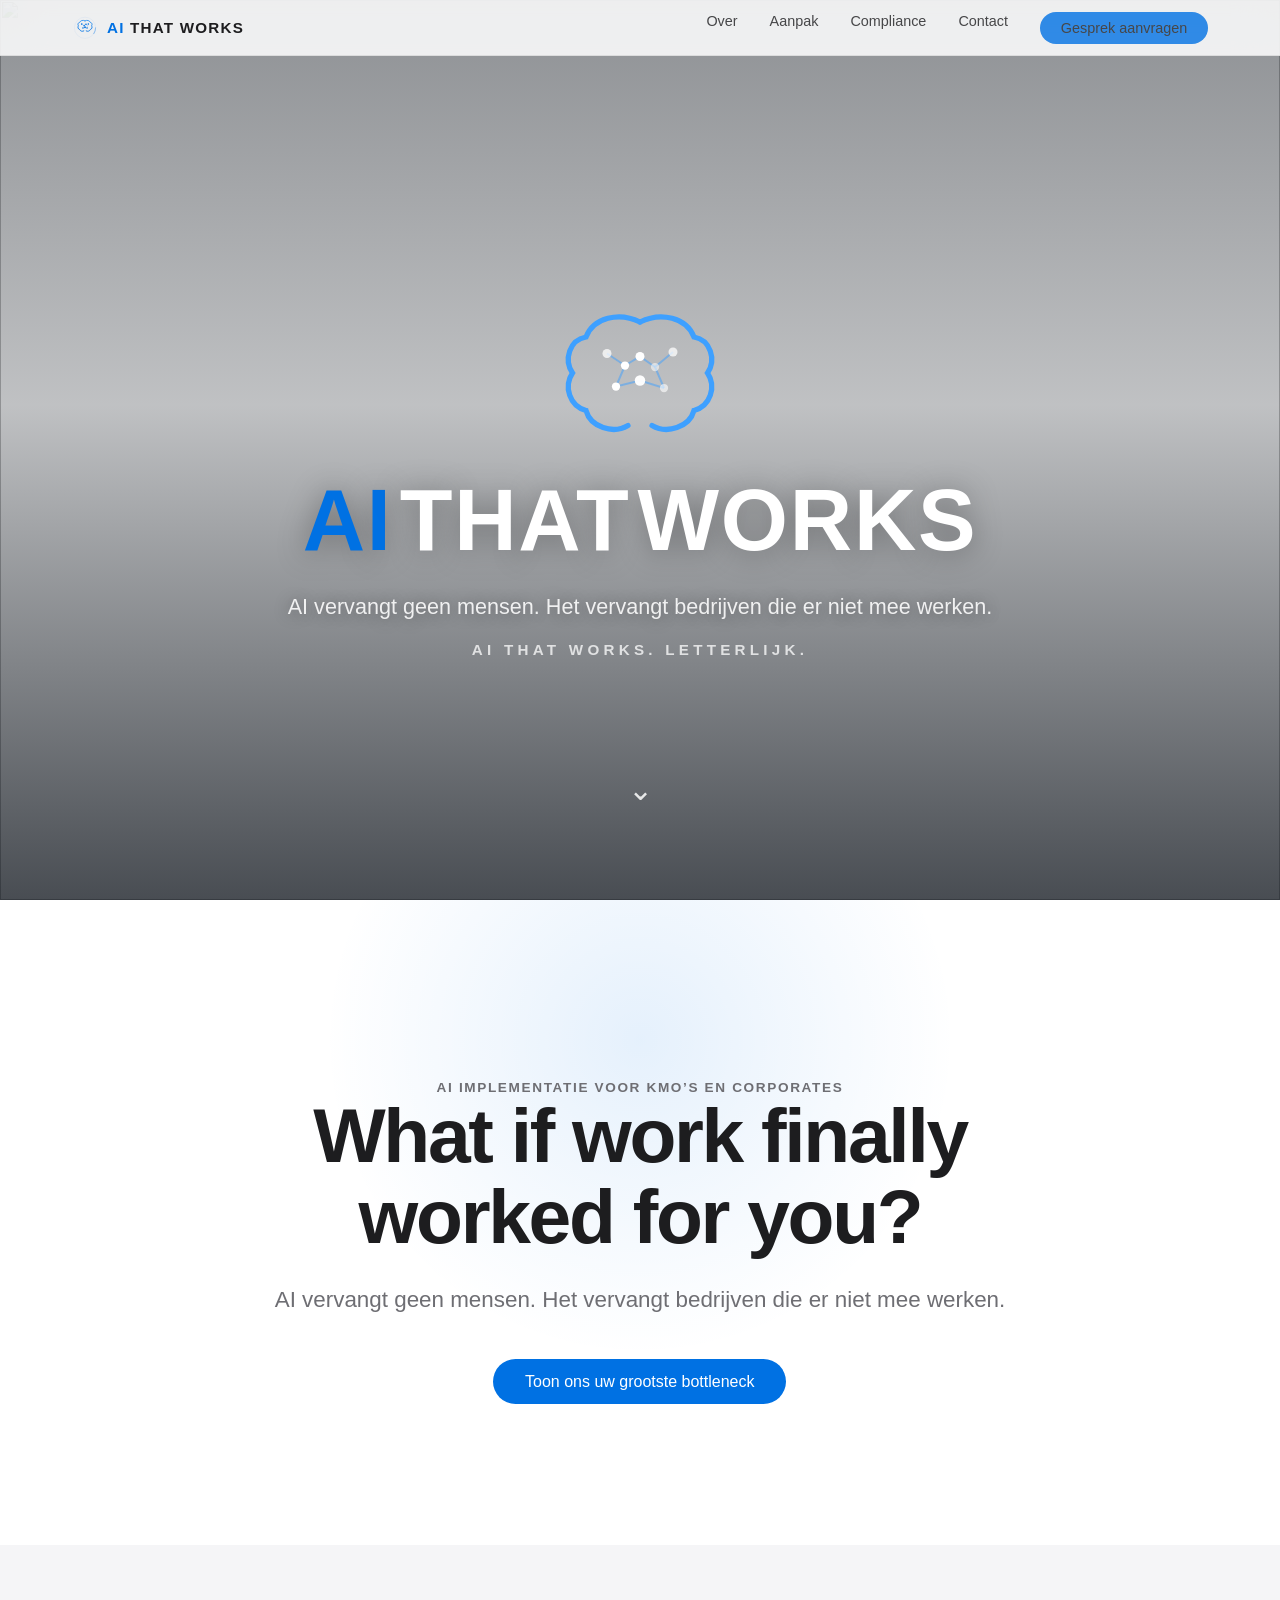
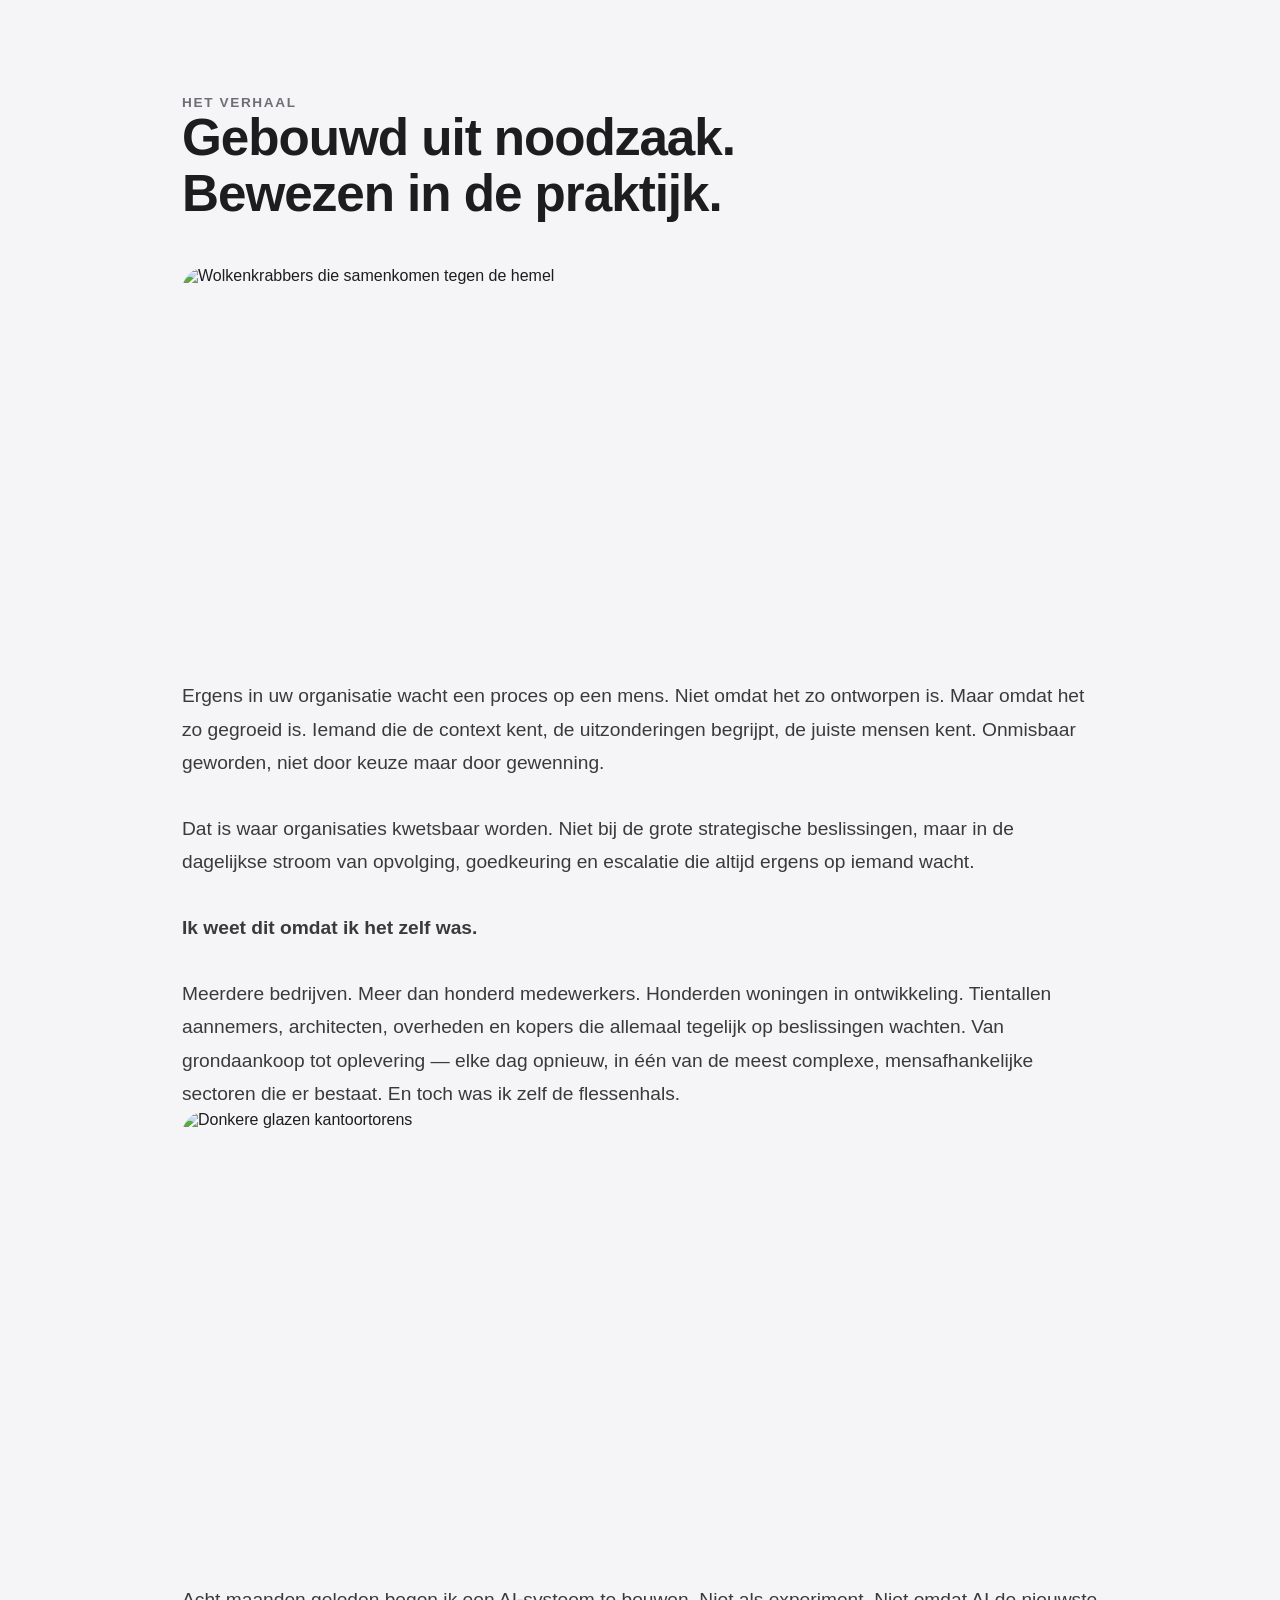
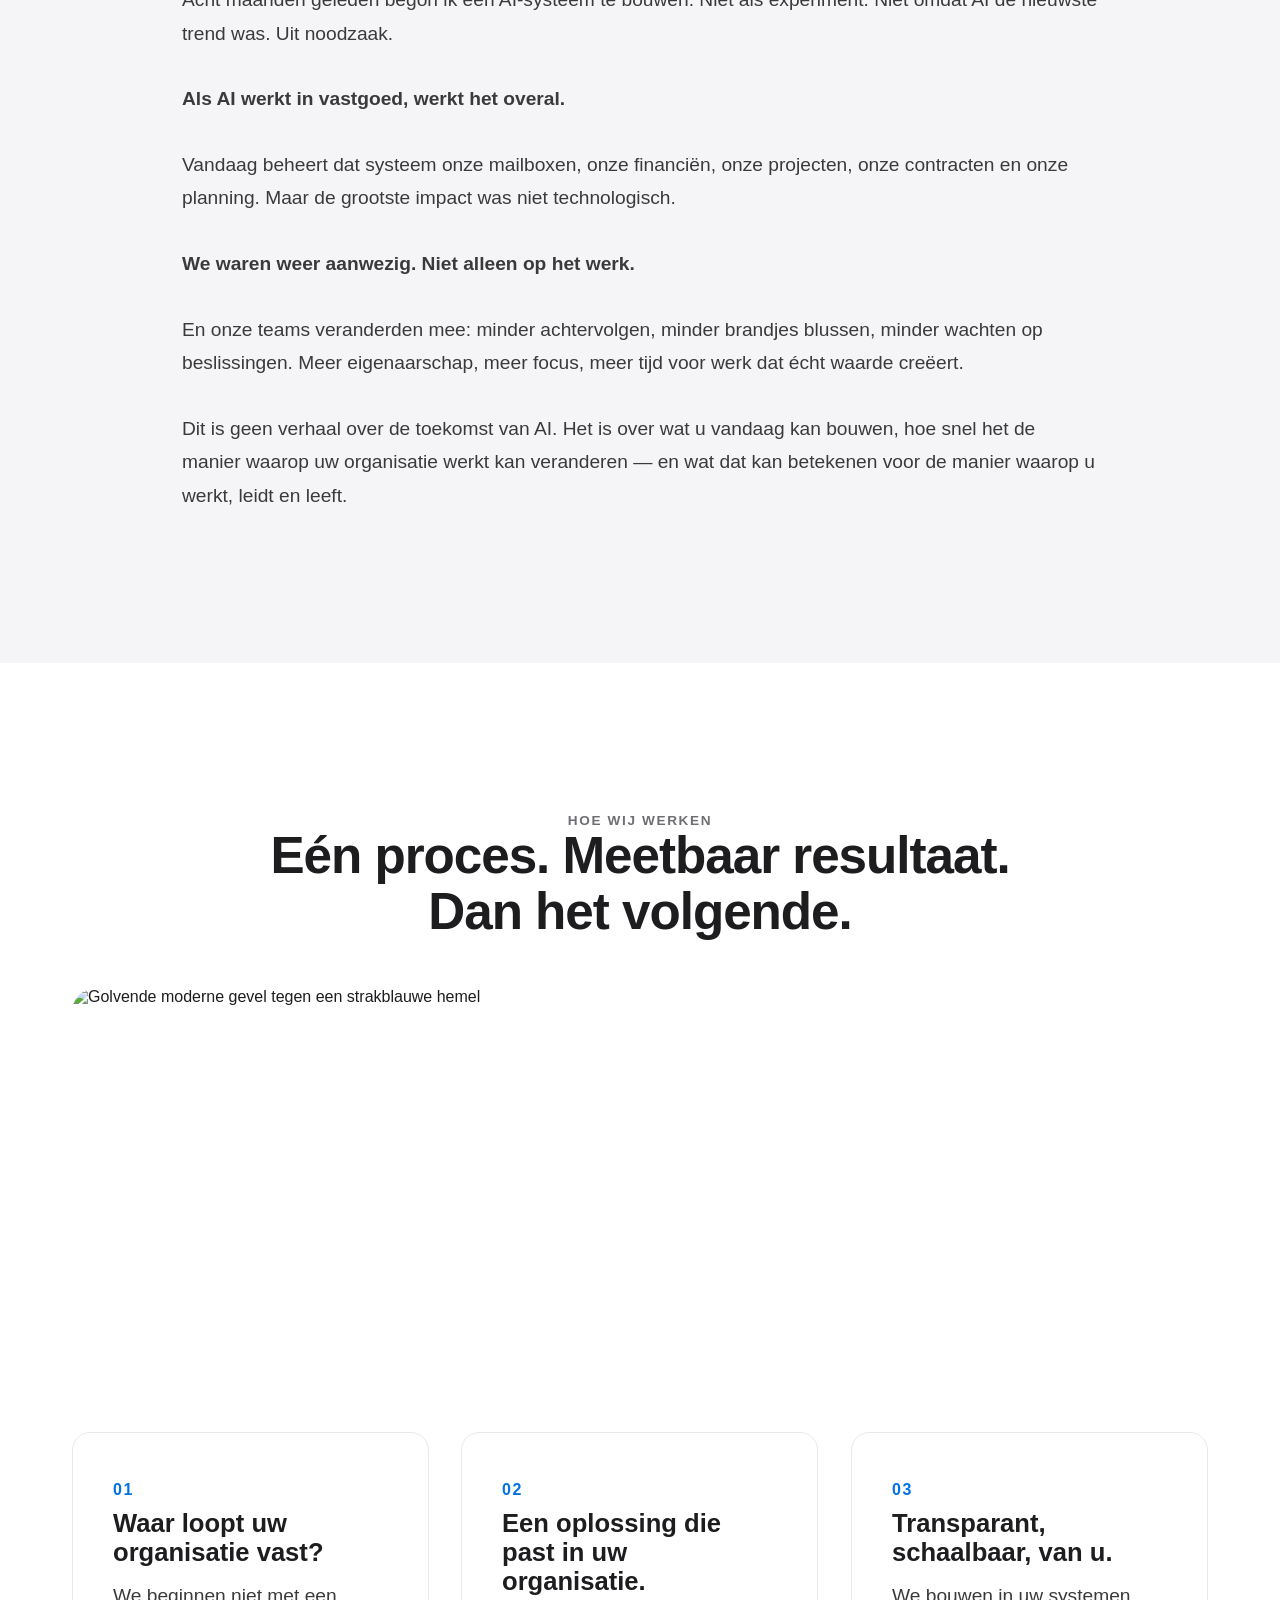
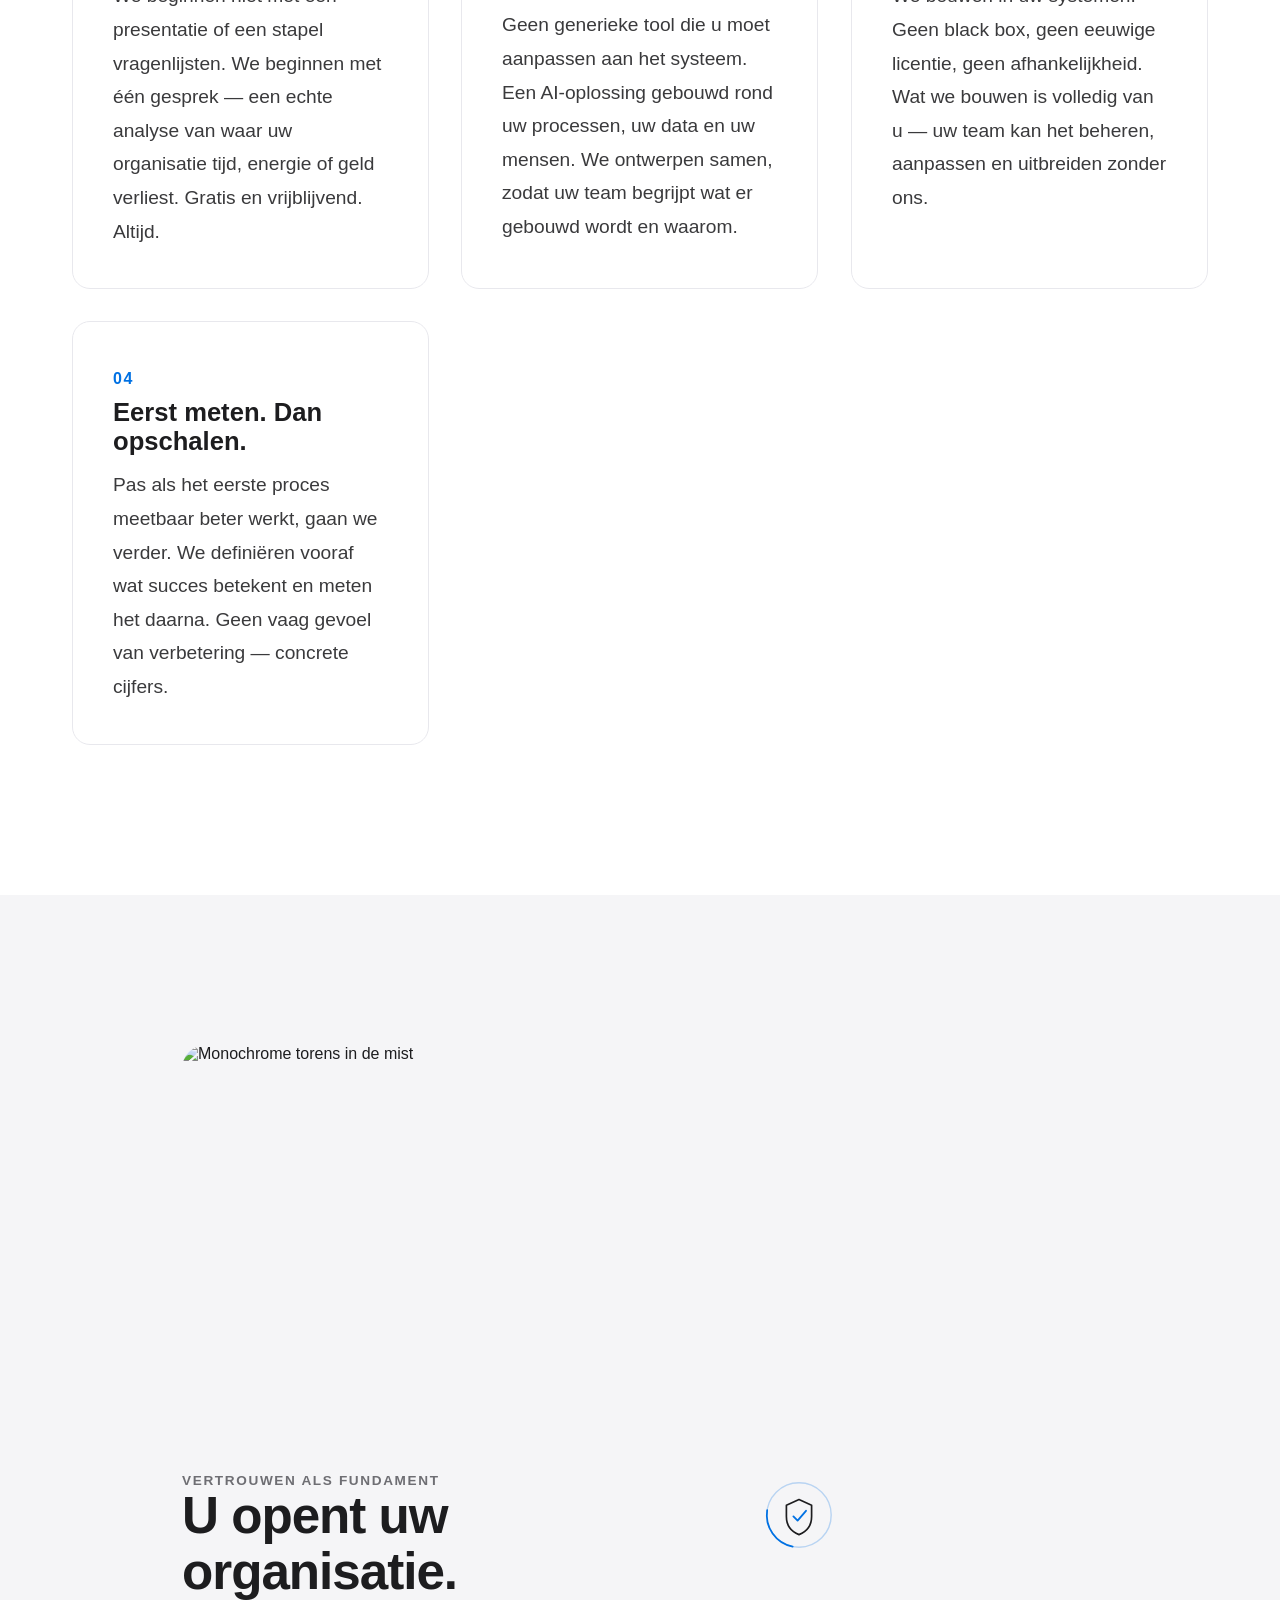
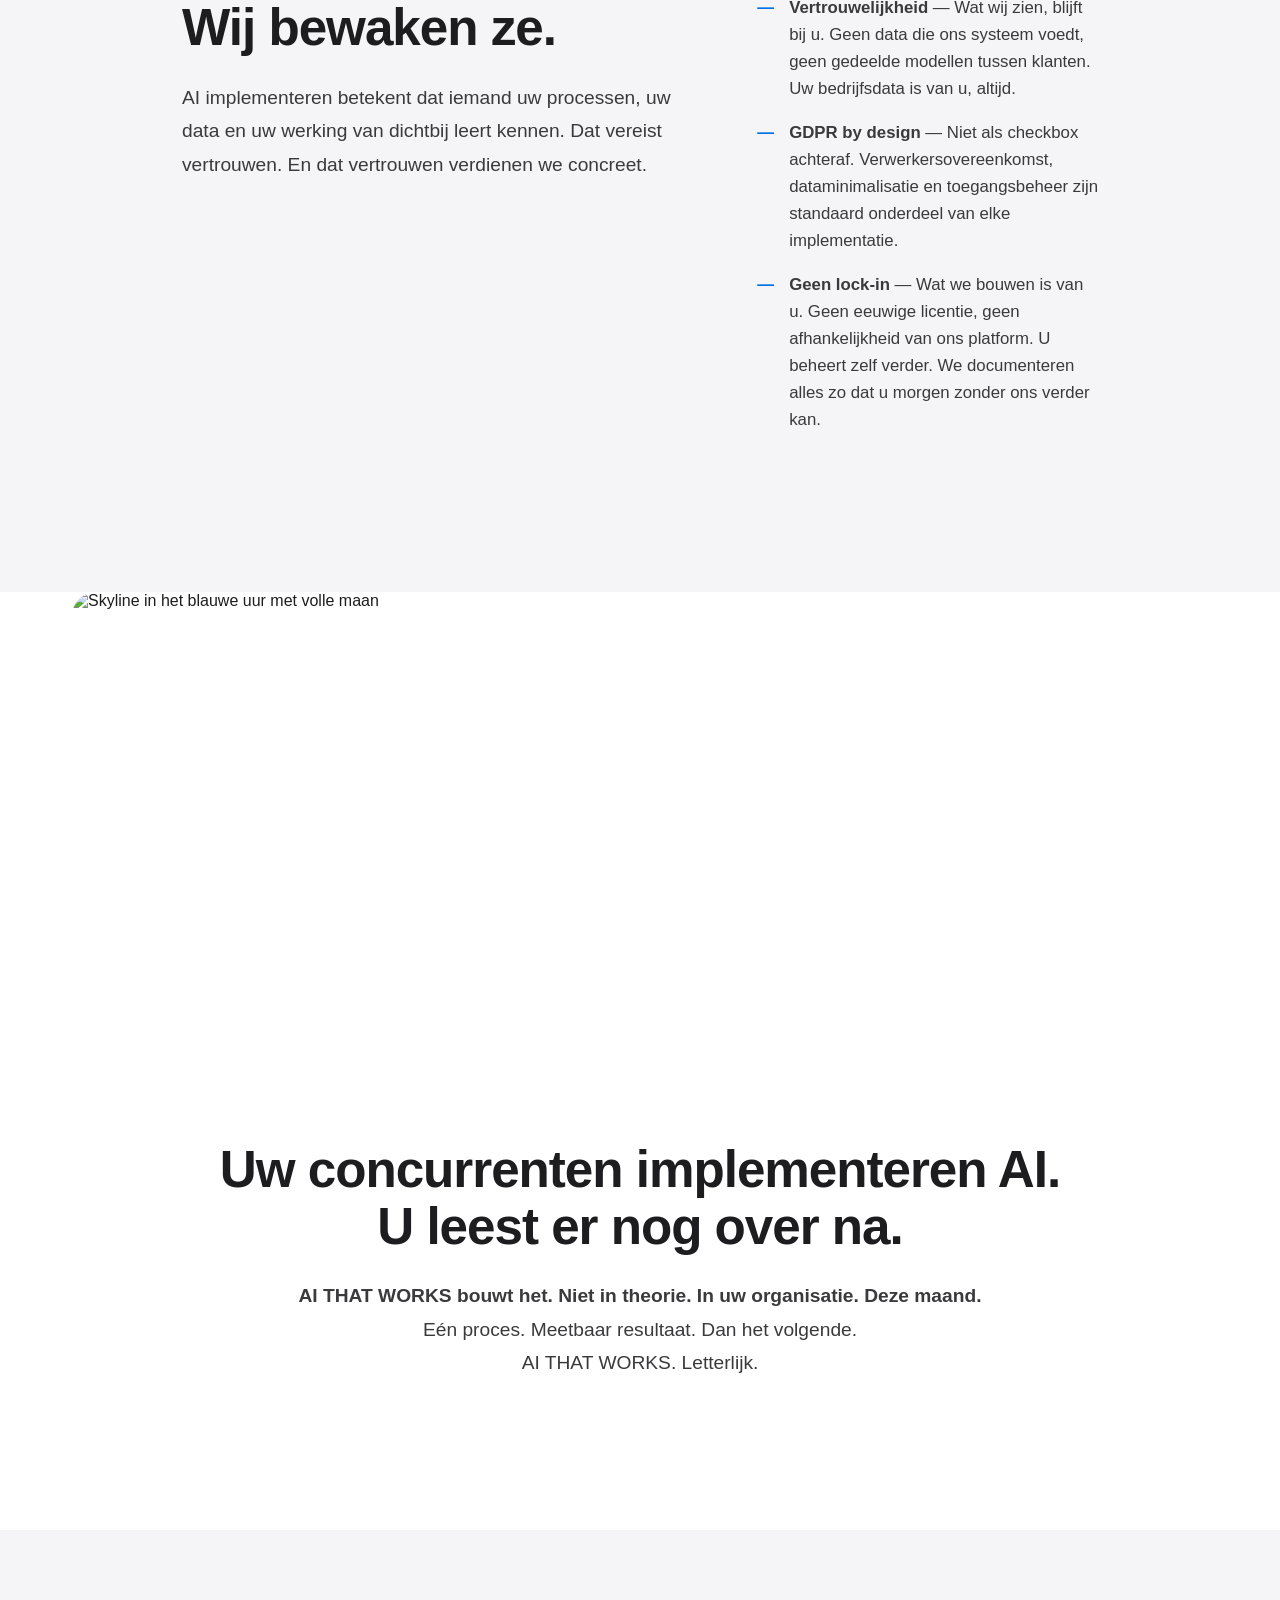
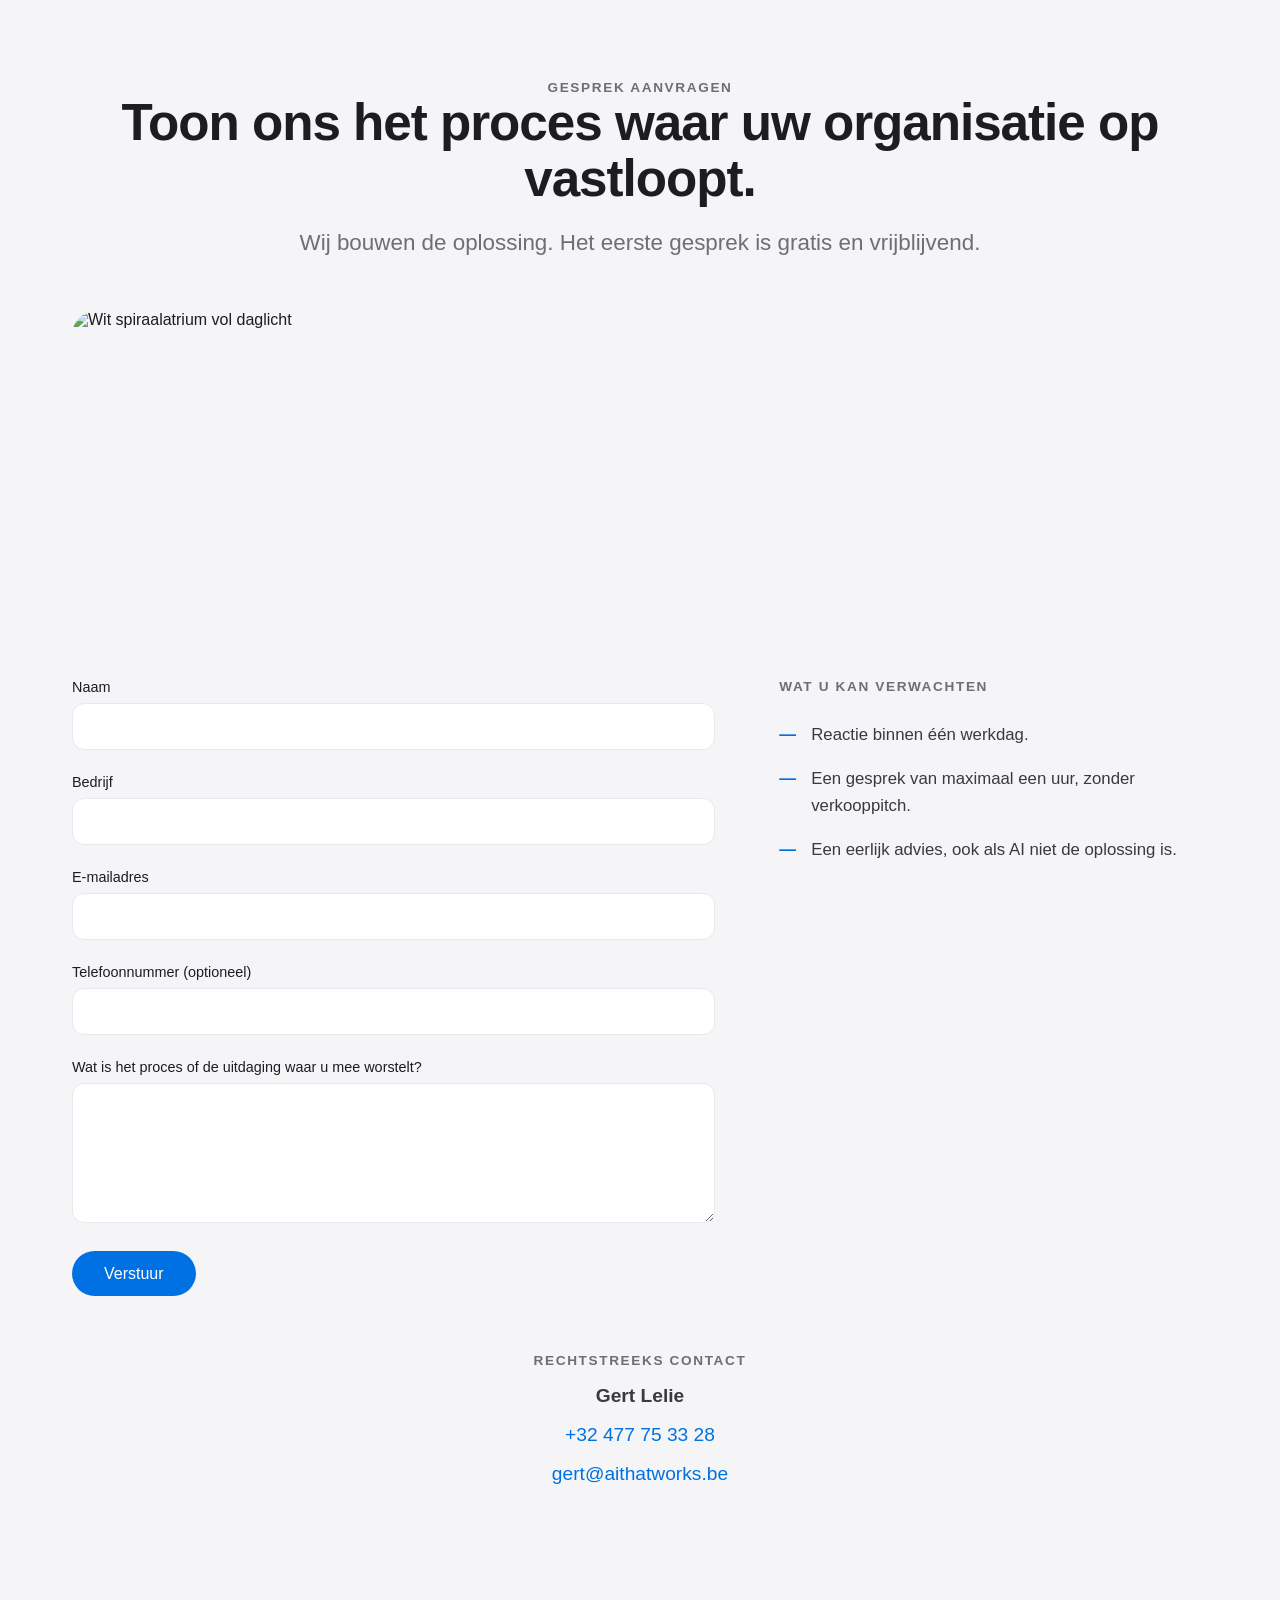
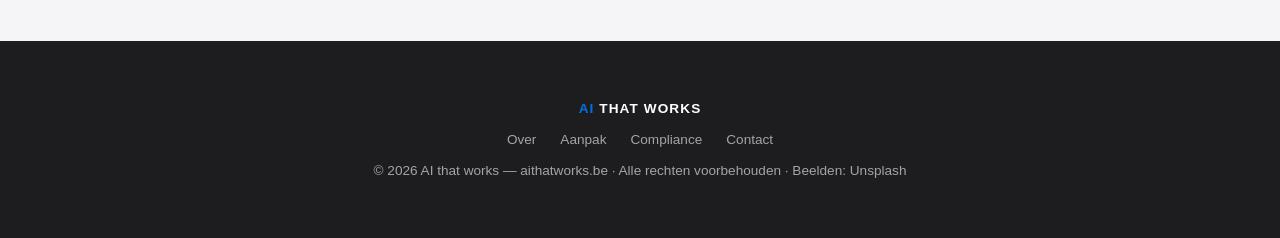
==== commit 19ca6aa6: "koele beeldenreeks zonder rood/geel + uniforme logokleur" ====
--- a/ai-works.html
+++ b/ai-works.html
@@ -159,11 +159,11 @@
   <div style="position:absolute;inset:0;background:linear-gradient(180deg,rgba(2,8,16,.45) 0%,rgba(2,8,16,.25) 45%,rgba(2,8,16,.72) 100%)"></div>
   <div style="position:relative;text-align:center;padding:2rem;max-width:960px">
     <svg viewBox="0 0 240 200" style="width:clamp(120px,18vw,180px);height:auto;margin-bottom:1.6rem" aria-hidden="true">
-      <g fill="none" stroke="#7fe6ff" stroke-width="7" stroke-linecap="round">
+      <g fill="none" stroke="#3ea0ff" stroke-width="7" stroke-linecap="round">
         <path d="M120 32 C 92 18, 58 26, 48 52 C 26 56, 18 82, 30 100 C 18 118, 26 144, 48 150 C 54 172, 84 182, 104 170"/>
         <path d="M120 32 C 148 18, 182 26, 192 52 C 214 56, 222 82, 210 100 C 222 118, 214 144, 192 150 C 186 172, 156 182, 136 170"/>
       </g>
-      <g stroke="#7fe6ff" stroke-opacity=".5" stroke-width="2.6" fill="none">
+      <g stroke="#3ea0ff" stroke-opacity=".5" stroke-width="2.6" fill="none">
         <path d="M76 74 L 100 90 L 88 118"/><path d="M100 90 L 120 78 L 140 92"/>
         <path d="M164 72 L 140 92 L 152 120"/><path d="M88 118 L 120 110 L 152 120"/>
       </g>
@@ -178,7 +178,7 @@
         <circle cx="152" cy="120" r="5.5"><animate attributeName="opacity" values="1;.4;1" dur="3.8s" repeatCount="indefinite" begin="1.3s"/></circle>
       </g>
     </svg>
-    <div style="font-size:clamp(2.3rem,7.4vw,5.4rem);font-weight:800;letter-spacing:.02em;line-height:1;color:#ffffff;text-shadow:0 2px 30px rgba(0,0,0,.35)"><span style="color:#58b0ff">AI</span>&#8202;THAT&#8202;WORKS</div>
+    <div style="font-size:clamp(2.3rem,7.4vw,5.4rem);font-weight:800;letter-spacing:.02em;line-height:1;color:#ffffff;text-shadow:0 2px 30px rgba(0,0,0,.35)"><span style="color:#0071e3">AI</span>&#8202;THAT&#8202;WORKS</div>
     <p style="margin-top:1.5rem;font-size:clamp(1.05rem,2vw,1.35rem);color:rgba(255,255,255,.88);text-shadow:0 1px 16px rgba(0,0,0,.4)">AI vervangt geen mensen. Het vervangt bedrijven die er niet mee werken.</p>
     <div style="margin-top:1rem;font-size:.95rem;font-weight:600;letter-spacing:.28em;color:rgba(255,255,255,.75)">AI&nbsp;THAT&nbsp;WORKS.&nbsp;LETTERLIJK.</div>
     <a href="#top" style="position:absolute;left:50%;transform:translateX(-50%);bottom:-13vh;color:#ffffff;font-size:30px;text-decoration:none;opacity:.85">&#8964;</a>
@@ -207,7 +207,7 @@
     <p class="fade-up mt-2">Dat is waar organisaties kwetsbaar worden. Niet bij de grote strategische beslissingen, maar in de dagelijkse stroom van opvolging, goedkeuring en escalatie die altijd ergens op iemand wacht.</p>
     <p class="fade-up mt-2"><b>Ik weet dit omdat ik het zelf was.</b></p>
     <p class="fade-up mt-2">Meerdere bedrijven. Meer dan honderd medewerkers. Honderden woningen in ontwikkeling. Tientallen aannemers, architecten, overheden en kopers die allemaal tegelijk op beslissingen wachten. Van grondaankoop tot oplevering &mdash; elke dag opnieuw, in &eacute;&eacute;n van de meest complexe, mensafhankelijke sectoren die er bestaat. En toch was ik zelf de flessenhals.</p>
-    <img class="fade-up" style="width:100%;height:clamp(220px,38vw,440px);object-fit:cover;border-radius:24px;display:block" loading="lazy" src="https://images.unsplash.com/photo-1541888946425-d81bb19240f5?w=1800&q=75&fm=jpg&fit=crop" alt="Bouwteam overziet de werf in tegenlicht" style="width:100%;height:clamp(220px,38vw,440px);object-fit:cover;border-radius:24px;display:block;margin:2.5rem 0">
+    <img class="fade-up" style="width:100%;height:clamp(220px,38vw,440px);object-fit:cover;border-radius:24px;display:block" loading="lazy" src="https://images.unsplash.com/photo-1486406146926-c627a92ad1ab?w=1800&q=75&fm=jpg&fit=crop" alt="Donkere glazen kantoortorens" style="width:100%;height:clamp(220px,38vw,440px);object-fit:cover;border-radius:24px;display:block;margin:2.5rem 0">
     <p class="fade-up mt-2">Acht maanden geleden begon ik een AI-systeem te bouwen. Niet als experiment. Niet omdat AI de nieuwste trend was. Uit noodzaak.</p>
     <p class="fade-up mt-2"><b>Als AI werkt in vastgoed, werkt het overal.</b></p>
     <p class="fade-up mt-2">Vandaag beheert dat systeem onze mailboxen, onze financi&euml;n, onze projecten, onze contracten en onze planning. Maar de grootste impact was niet technologisch.</p>
@@ -223,7 +223,7 @@
       <div class="eyebrow fade-up">Hoe wij werken</div>
       <h2 class="fade-up">E&eacute;n proces. Meetbaar resultaat.<br>Dan het volgende.</h2>
     </div>
-    <img class="fade-up" loading="lazy" src="https://images.unsplash.com/photo-1504307651254-35680f356dfd?w=1800&q=75&fm=jpg&fit=crop" alt="De werf in volle actie" style="width:100%;height:clamp(200px,32vw,380px);object-fit:cover;border-radius:24px;display:block;margin:3rem 0 0">
+    <img class="fade-up" loading="lazy" src="https://images.unsplash.com/photo-1493397212122-2b85dda8106b?w=1800&q=75&fm=jpg&fit=crop" alt="Golvende moderne gevel tegen een strakblauwe hemel" style="width:100%;height:clamp(200px,32vw,380px);object-fit:cover;border-radius:24px;display:block;margin:3rem 0 0">
     <div class="card-grid stagger">
       <div class="card">
         <div class="step-num">01</div>
@@ -251,7 +251,7 @@
 
 <section class="alt" id="compliance">
   <div class="container">
-    <img class="fade-up" loading="lazy" src="https://images.unsplash.com/photo-1486406146926-c627a92ad1ab?w=1800&q=75&fm=jpg&fit=crop" alt="Donkere glazen kantoortorens van onderaf" style="width:100%;height:clamp(200px,32vw,380px);object-fit:cover;border-radius:24px;display:block;margin:0 0 3rem">
+    <img class="fade-up" loading="lazy" src="https://images.unsplash.com/photo-1449157291145-7efd050a4d0e?w=1800&q=75&fm=jpg&fit=crop" alt="Monochrome torens in de mist" style="width:100%;height:clamp(200px,32vw,380px);object-fit:cover;border-radius:24px;display:block;margin:0 0 3rem">
     <div class="split">
       <div class="slide-left">
         <div class="eyebrow">Vertrouwen als fundament</div>
@@ -280,7 +280,7 @@
 
 <section style="padding:0">
   <div class="container--wide">
-<img class="fade-up" loading="lazy" src="https://images.unsplash.com/photo-1444723121867-7a241cacace9?w=1800&q=75&fm=jpg&fit=crop" alt="Stad vol lichten in het blauwe uur" style="width:100%;height:clamp(220px,34vw,400px);object-fit:cover;border-radius:24px;display:block">
+<img class="fade-up" loading="lazy" src="https://images.unsplash.com/photo-1514565131-fce0801e5785?w=1800&q=75&fm=jpg&fit=crop" alt="Skyline in het blauwe uur met volle maan" style="width:100%;height:clamp(220px,34vw,400px);object-fit:cover;border-radius:24px;display:block">
   </div>
 </section>
 
@@ -298,7 +298,7 @@
       <h2 class="fade-up">Toon ons het proces waar uw organisatie op vastloopt.</h2>
       <p class="tagline fade-up" style="margin-top:1rem">Wij bouwen de oplossing. Het eerste gesprek is gratis en vrijblijvend.</p>
     </div>
-    <img class="fade-up" loading="lazy" src="https://images.unsplash.com/photo-1477959858617-67f85cf4f1df?w=1800&q=75&fm=jpg&fit=crop" alt="Skyline in het blauwe uur" style="width:100%;height:clamp(180px,26vw,320px);object-fit:cover;border-radius:24px;display:block;margin:0 0 3rem">
+    <img class="fade-up" loading="lazy" src="https://images.unsplash.com/photo-1439337153520-7082a56a81f4?w=1800&q=75&fm=jpg&fit=crop" alt="Wit spiraalatrium vol daglicht" style="width:100%;height:clamp(180px,26vw,320px);object-fit:cover;border-radius:24px;display:block;margin:0 0 3rem">
     <div class="split">
       <form id="cform" class="fade-up" novalidate>
         <div class="form-group"><label for="f-naam">Naam</label><input id="f-naam" type="text" required></div>
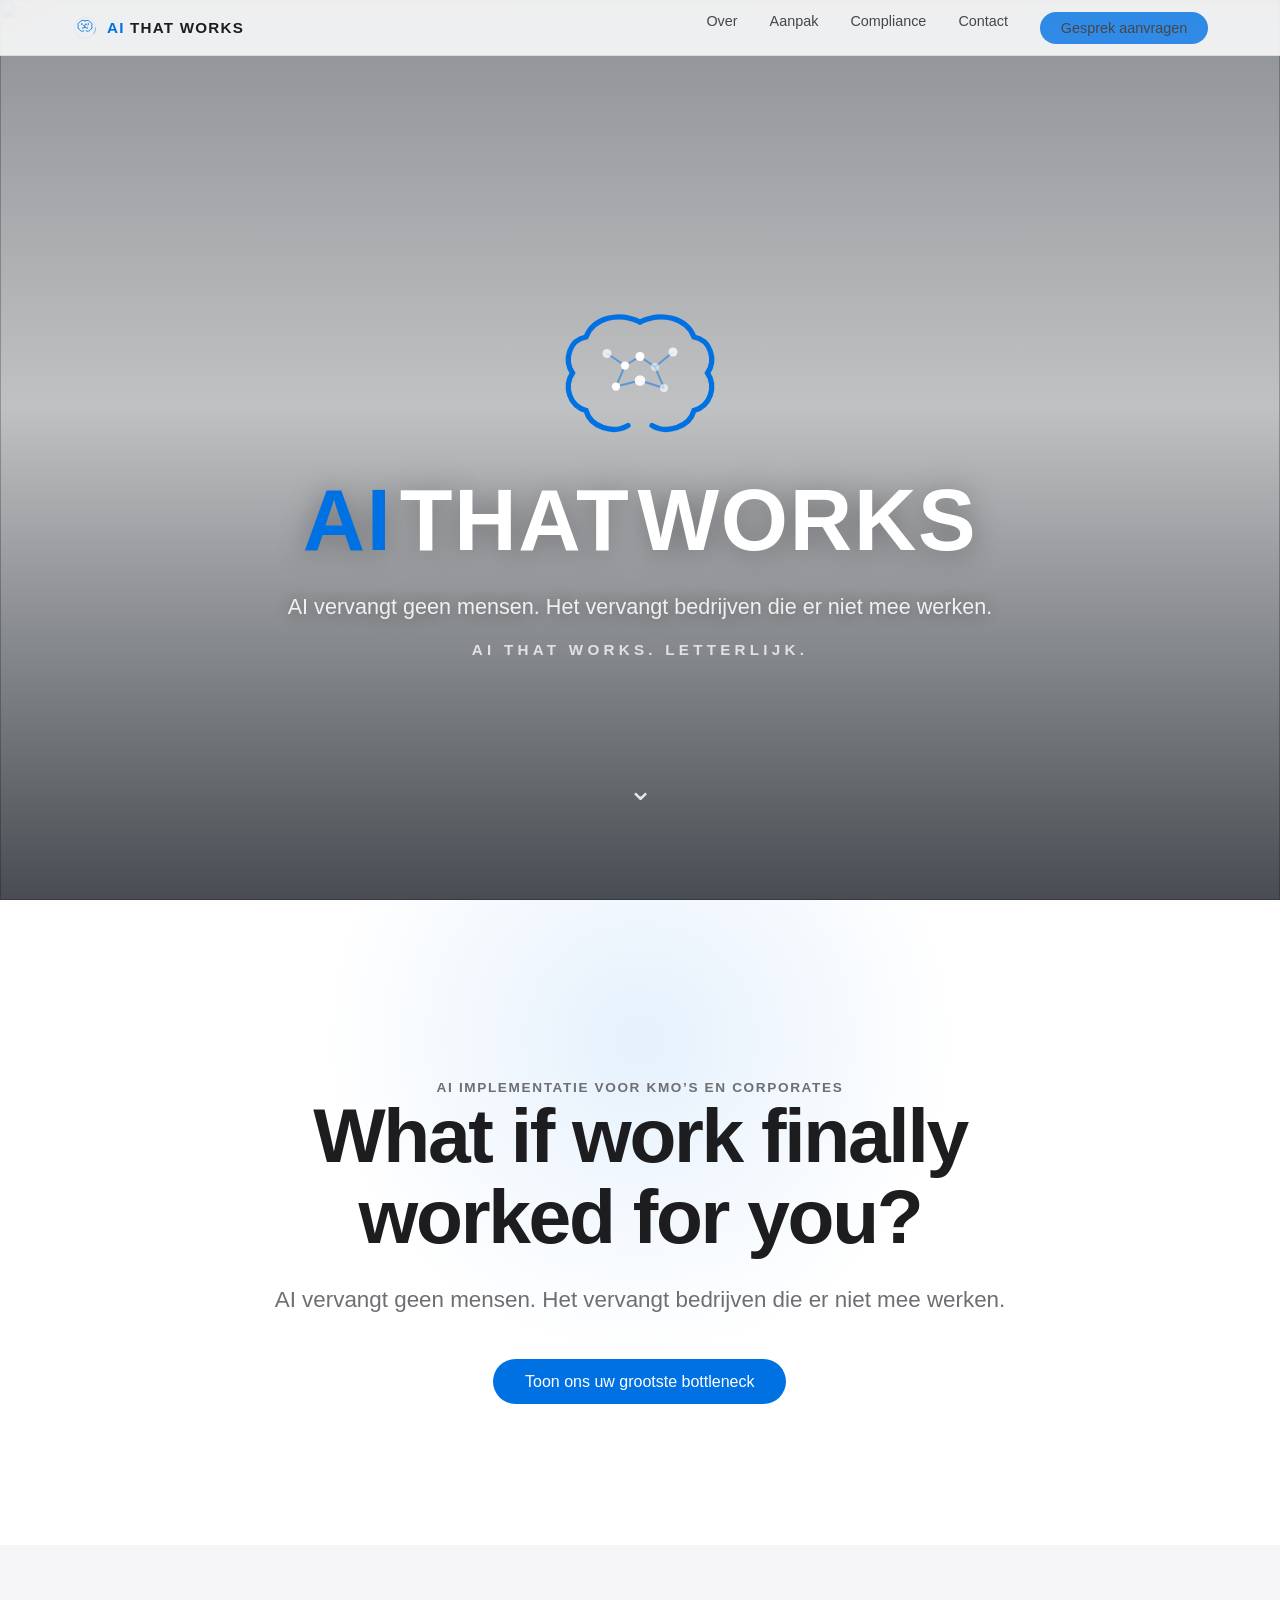
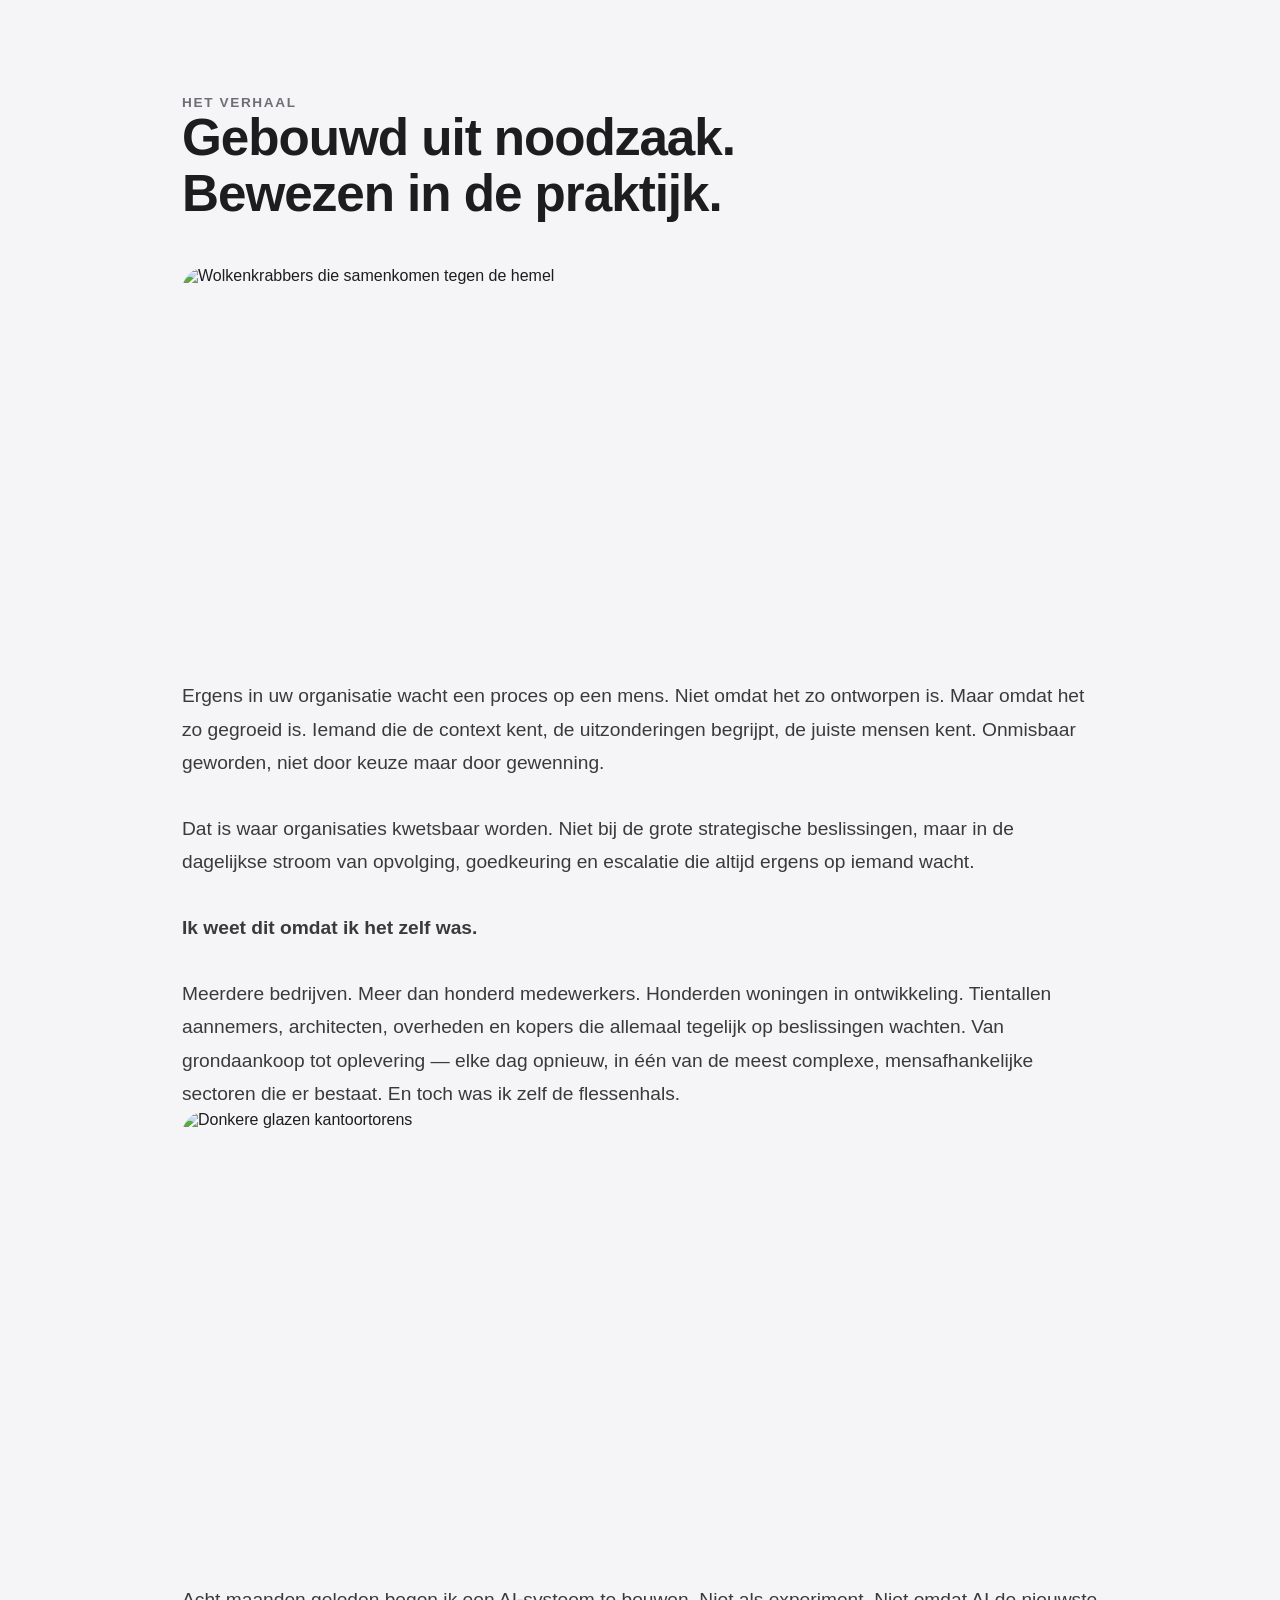
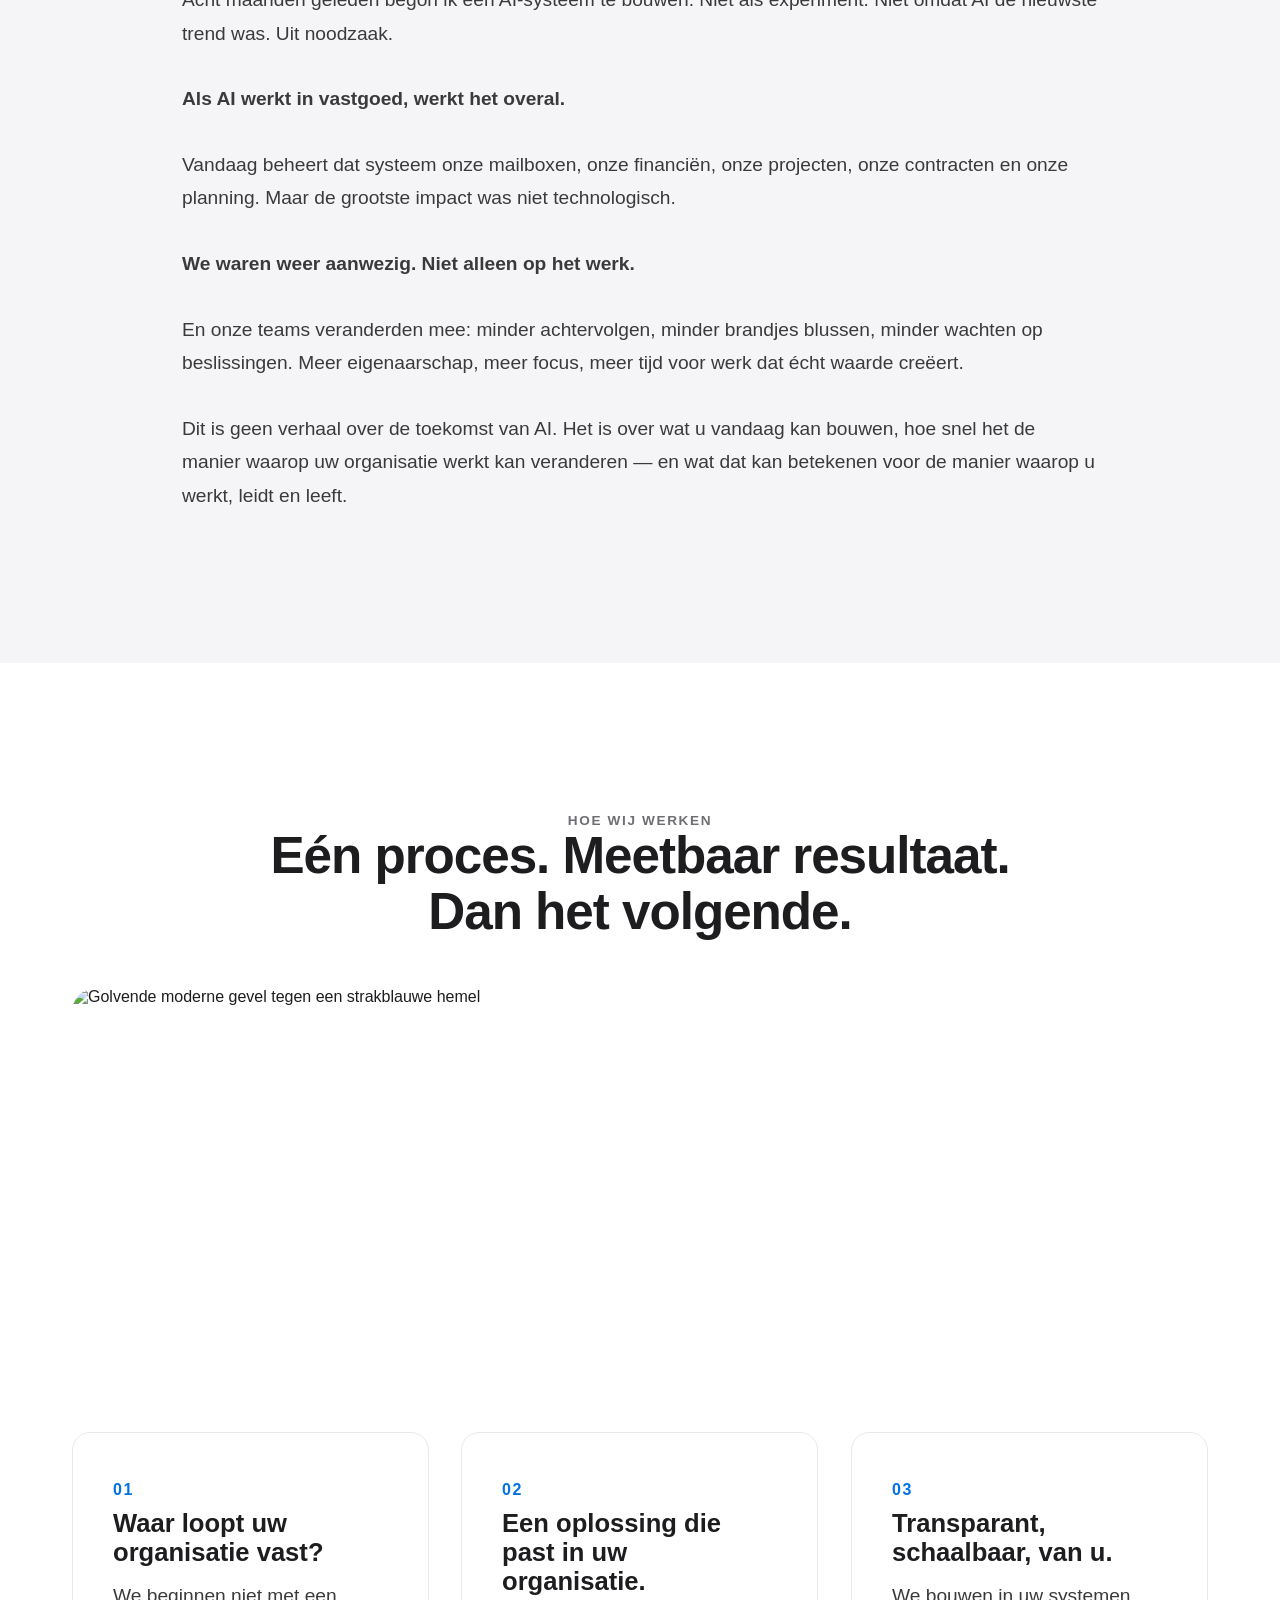
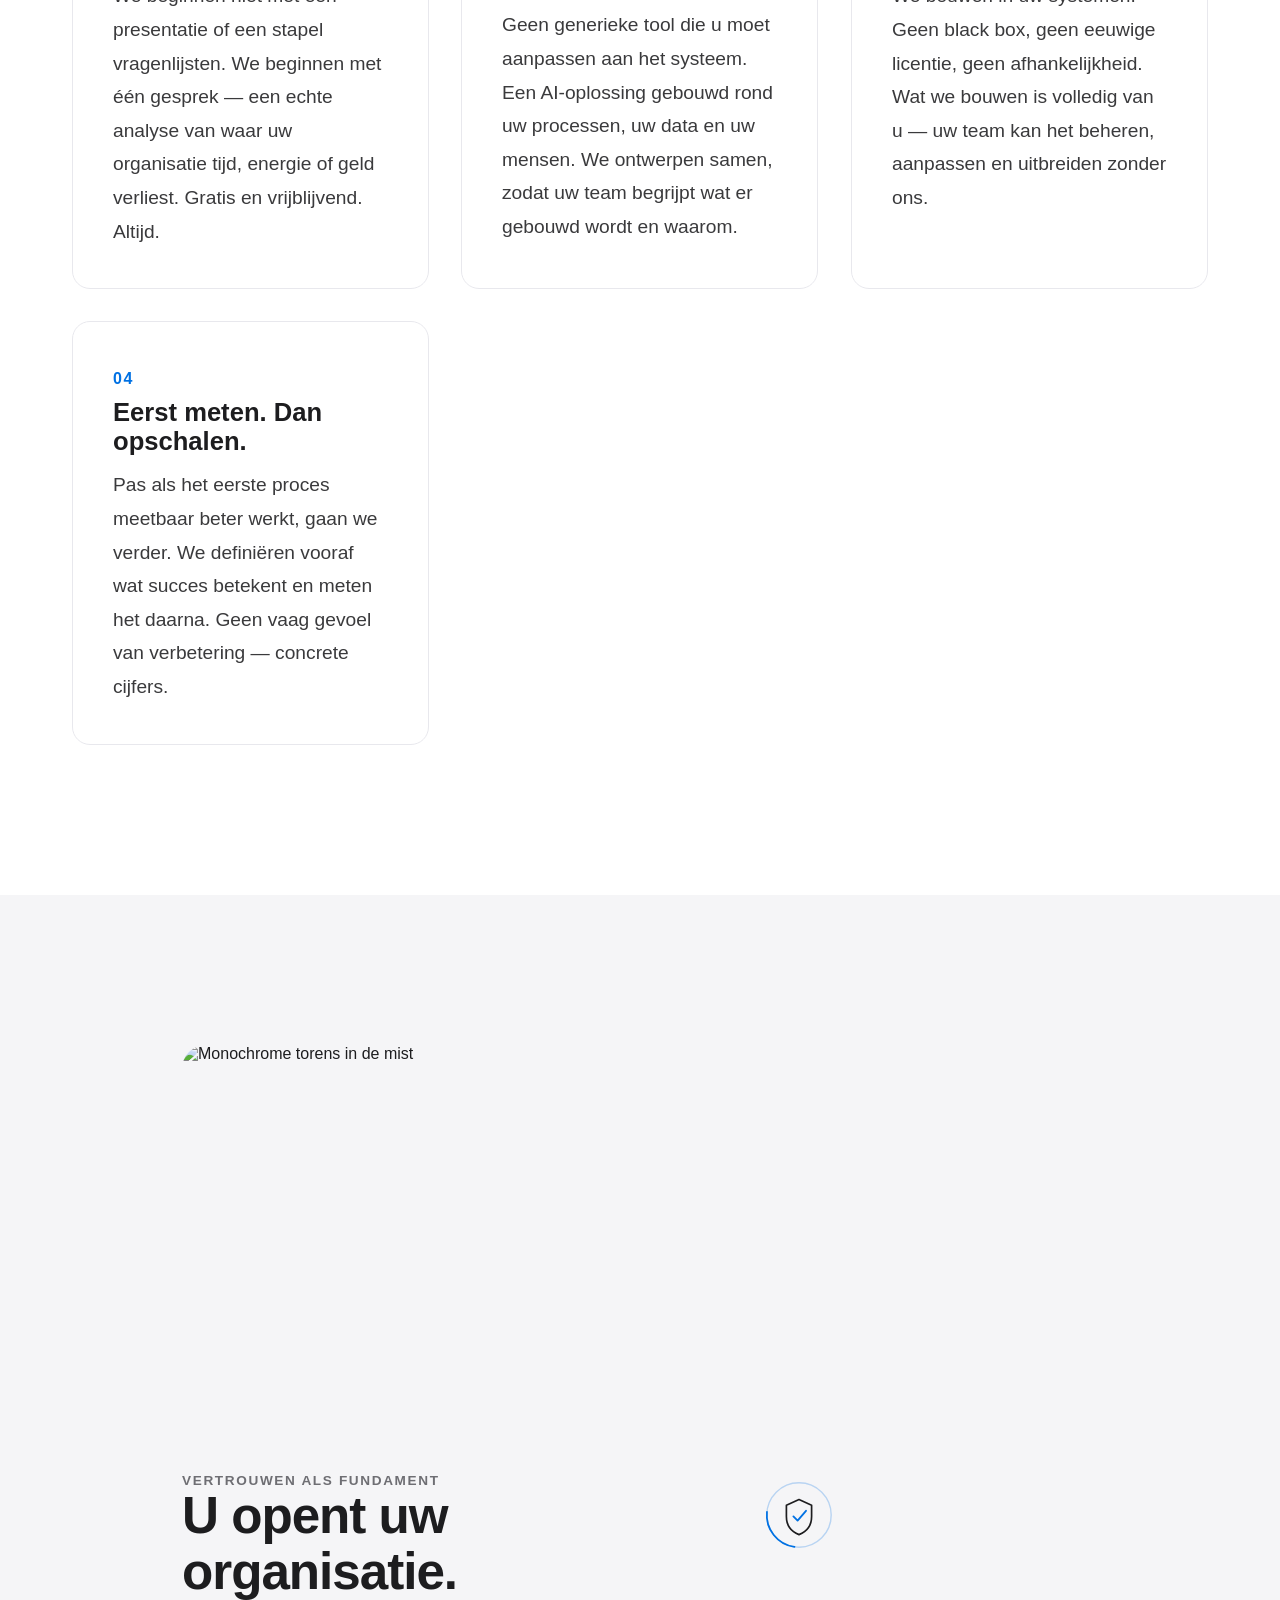
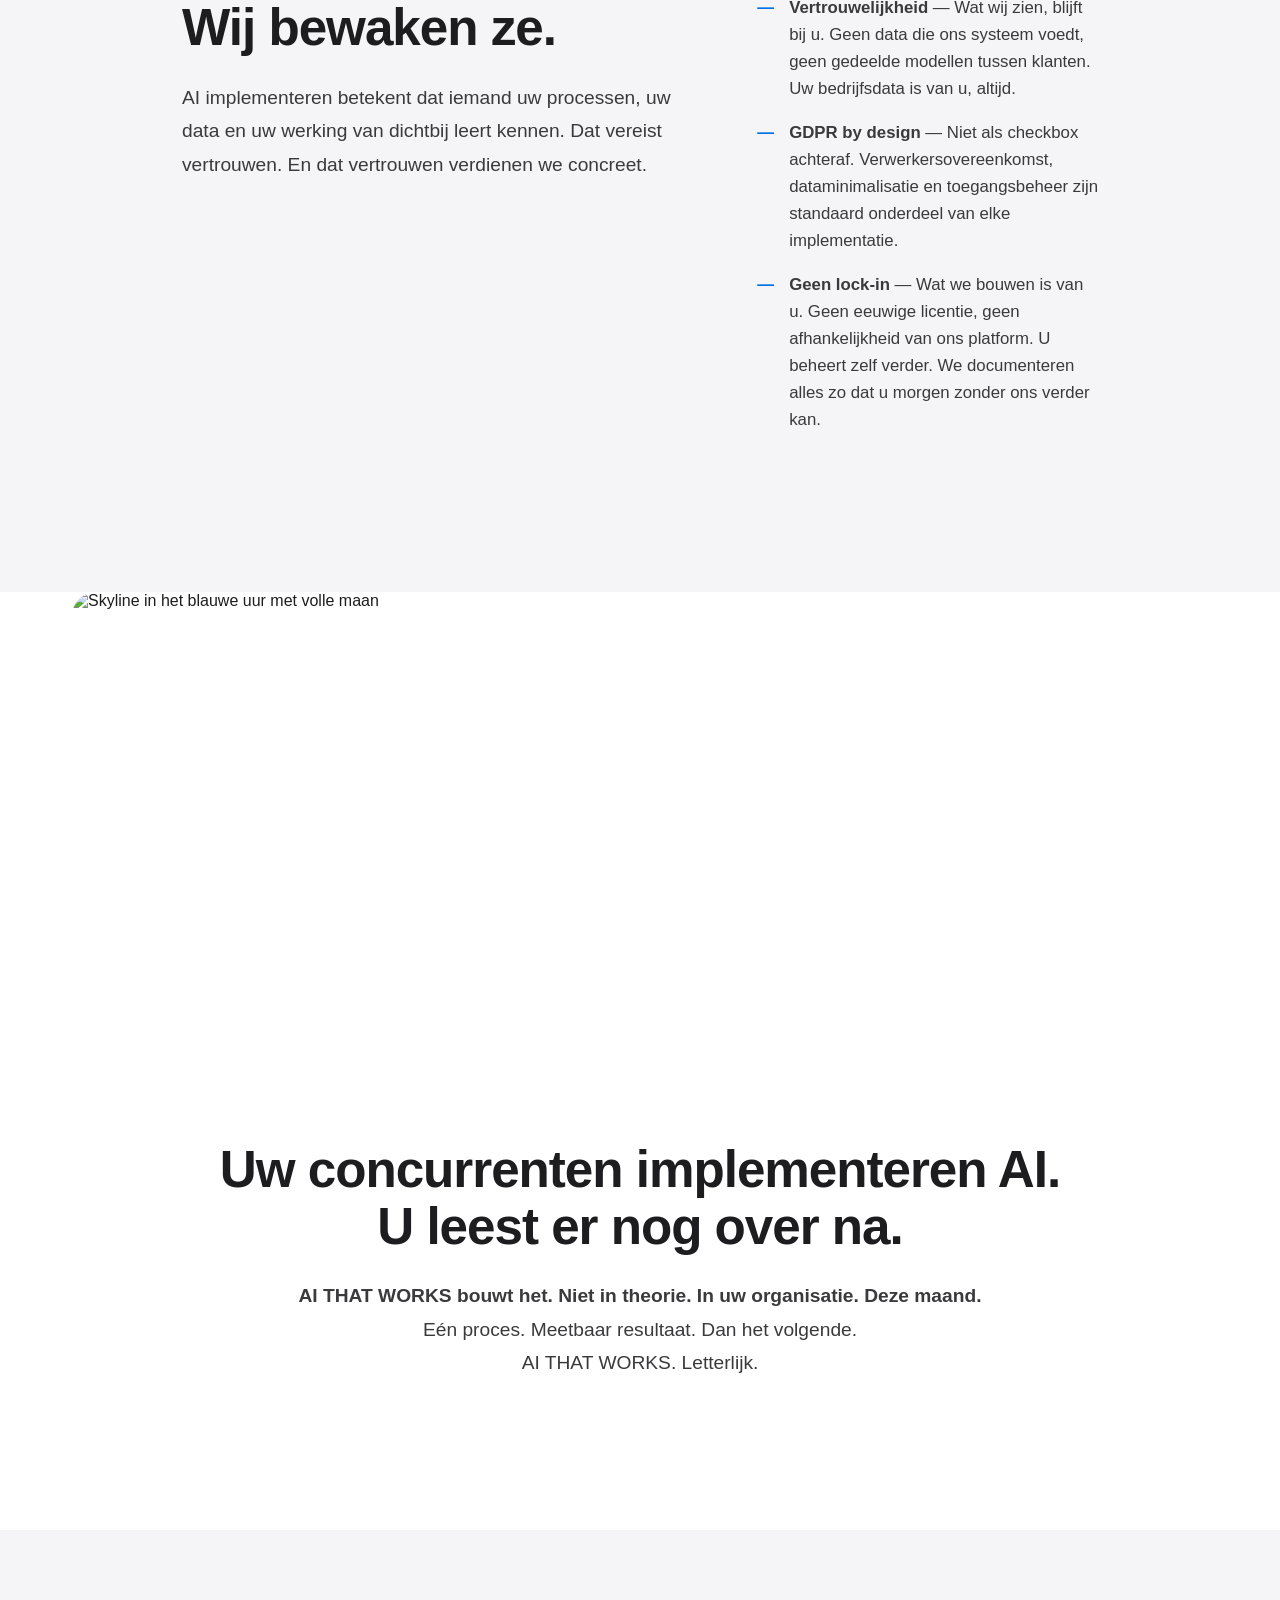
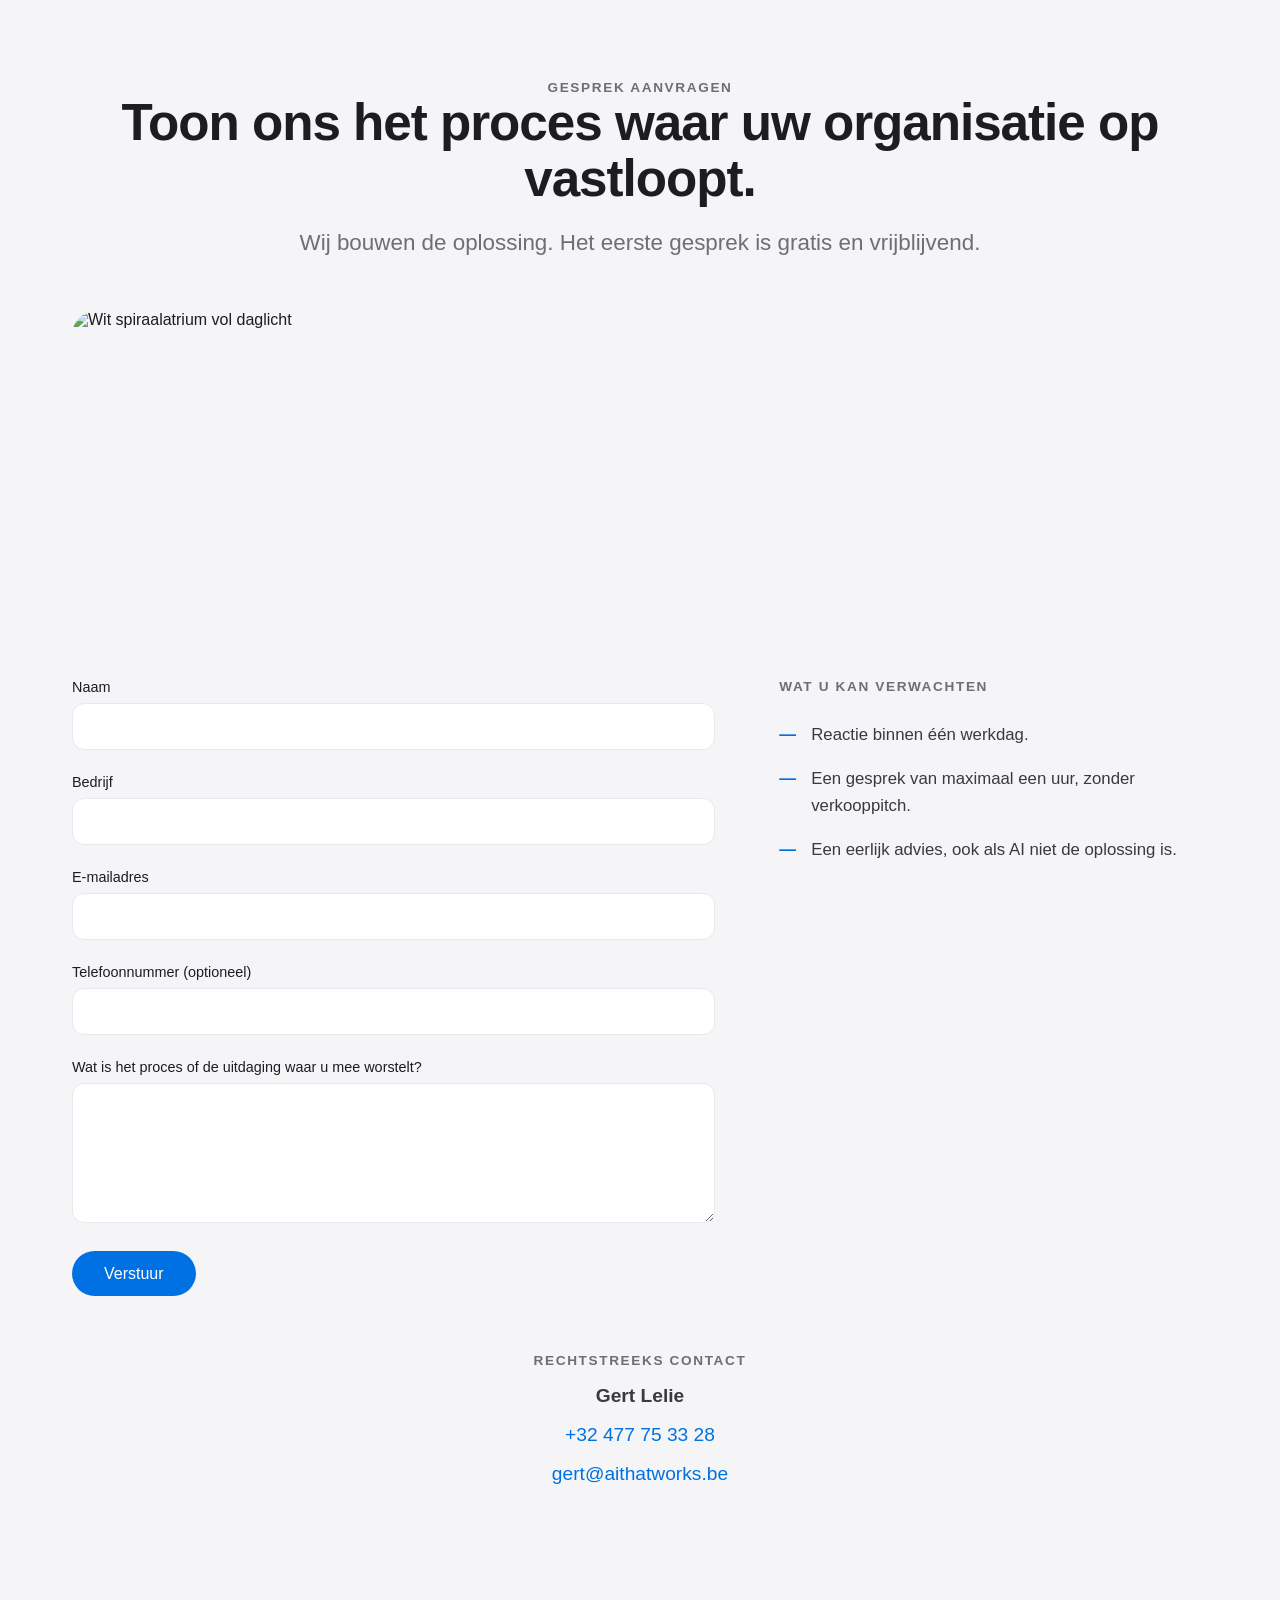
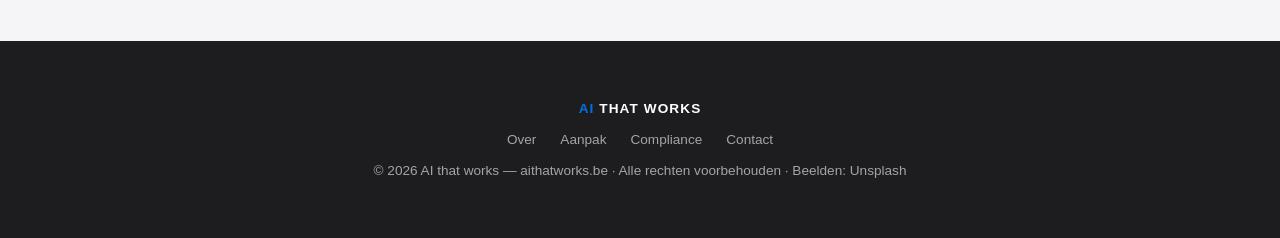
==== commit 7d8111d1: "één blauw overal: knoppen, logo, brein, AI-tekst = #0071e3" ====
--- a/ai-works.html
+++ b/ai-works.html
@@ -159,11 +159,11 @@
   <div style="position:absolute;inset:0;background:linear-gradient(180deg,rgba(2,8,16,.45) 0%,rgba(2,8,16,.25) 45%,rgba(2,8,16,.72) 100%)"></div>
   <div style="position:relative;text-align:center;padding:2rem;max-width:960px">
     <svg viewBox="0 0 240 200" style="width:clamp(120px,18vw,180px);height:auto;margin-bottom:1.6rem" aria-hidden="true">
-      <g fill="none" stroke="#3ea0ff" stroke-width="7" stroke-linecap="round">
+      <g fill="none" stroke="#0071e3" stroke-width="7" stroke-linecap="round">
         <path d="M120 32 C 92 18, 58 26, 48 52 C 26 56, 18 82, 30 100 C 18 118, 26 144, 48 150 C 54 172, 84 182, 104 170"/>
         <path d="M120 32 C 148 18, 182 26, 192 52 C 214 56, 222 82, 210 100 C 222 118, 214 144, 192 150 C 186 172, 156 182, 136 170"/>
       </g>
-      <g stroke="#3ea0ff" stroke-opacity=".5" stroke-width="2.6" fill="none">
+      <g stroke="#0071e3" stroke-opacity=".5" stroke-width="2.6" fill="none">
         <path d="M76 74 L 100 90 L 88 118"/><path d="M100 90 L 120 78 L 140 92"/>
         <path d="M164 72 L 140 92 L 152 120"/><path d="M88 118 L 120 110 L 152 120"/>
       </g>
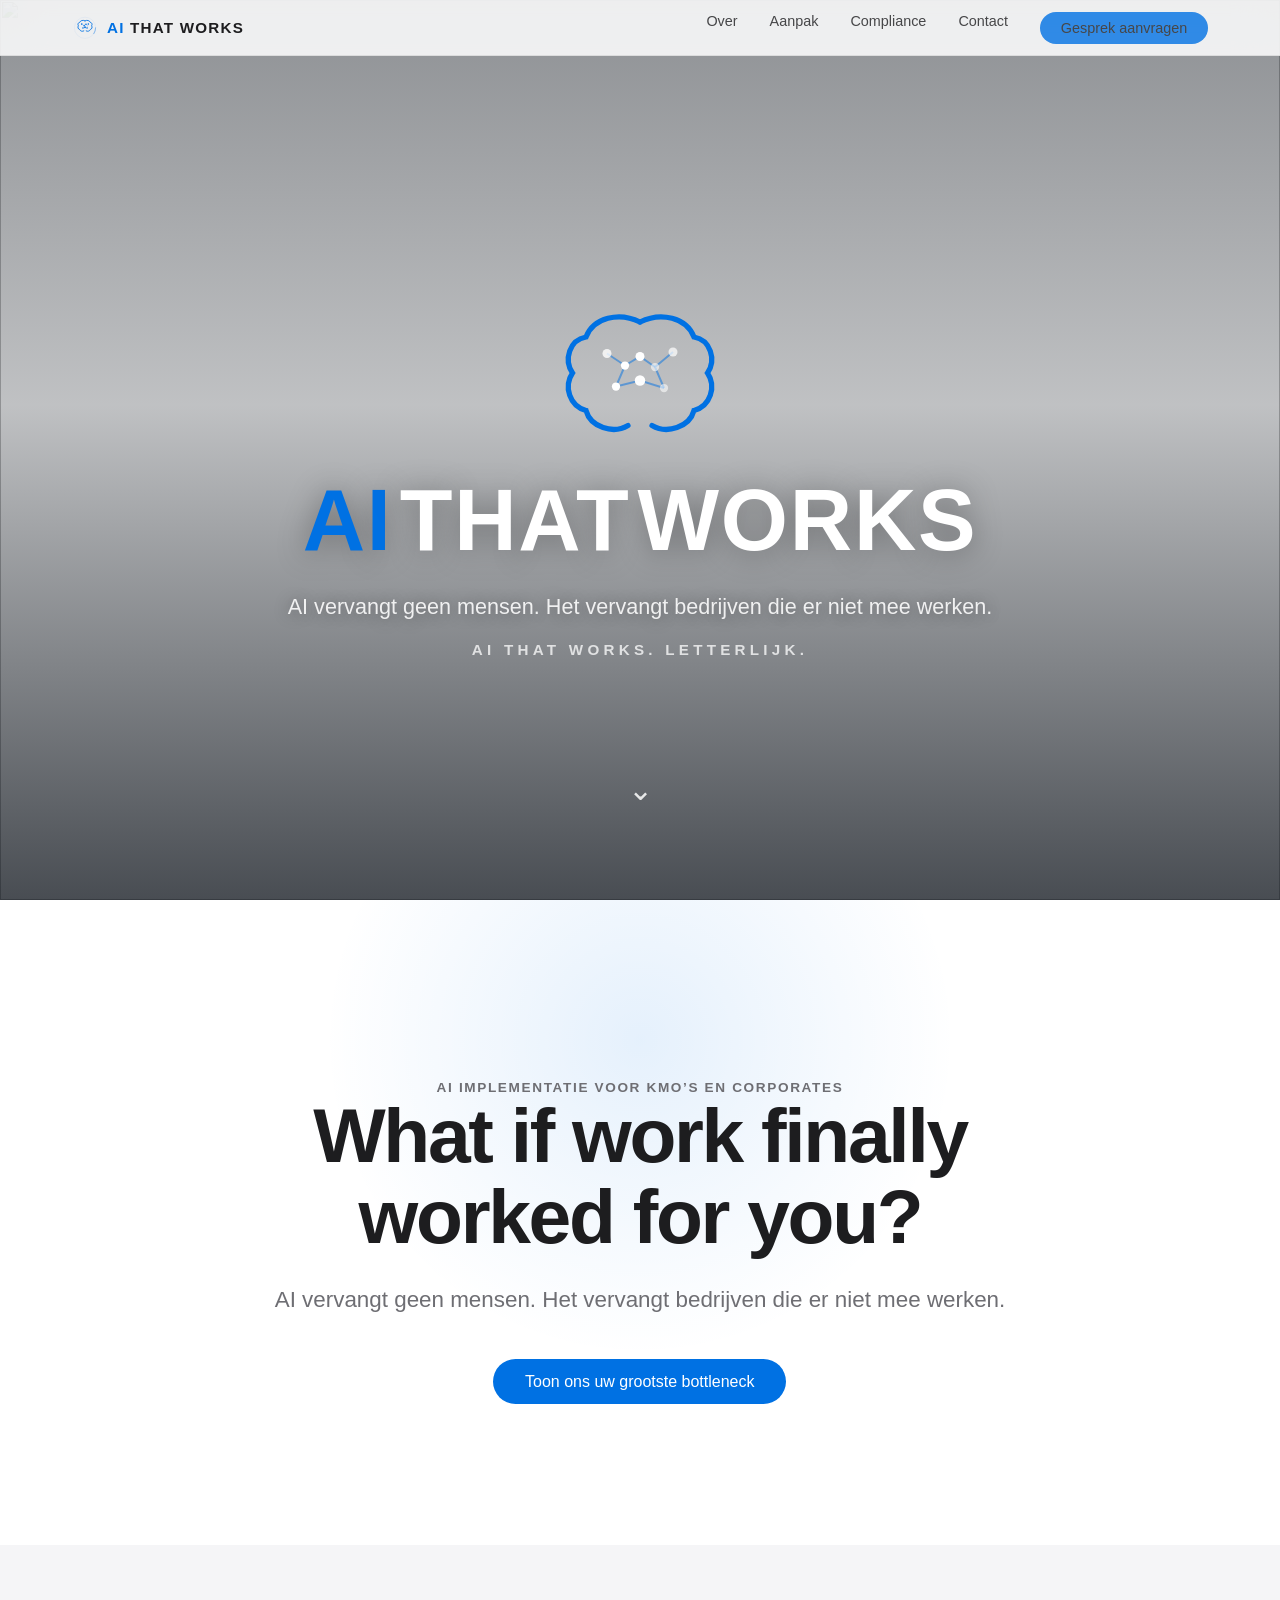
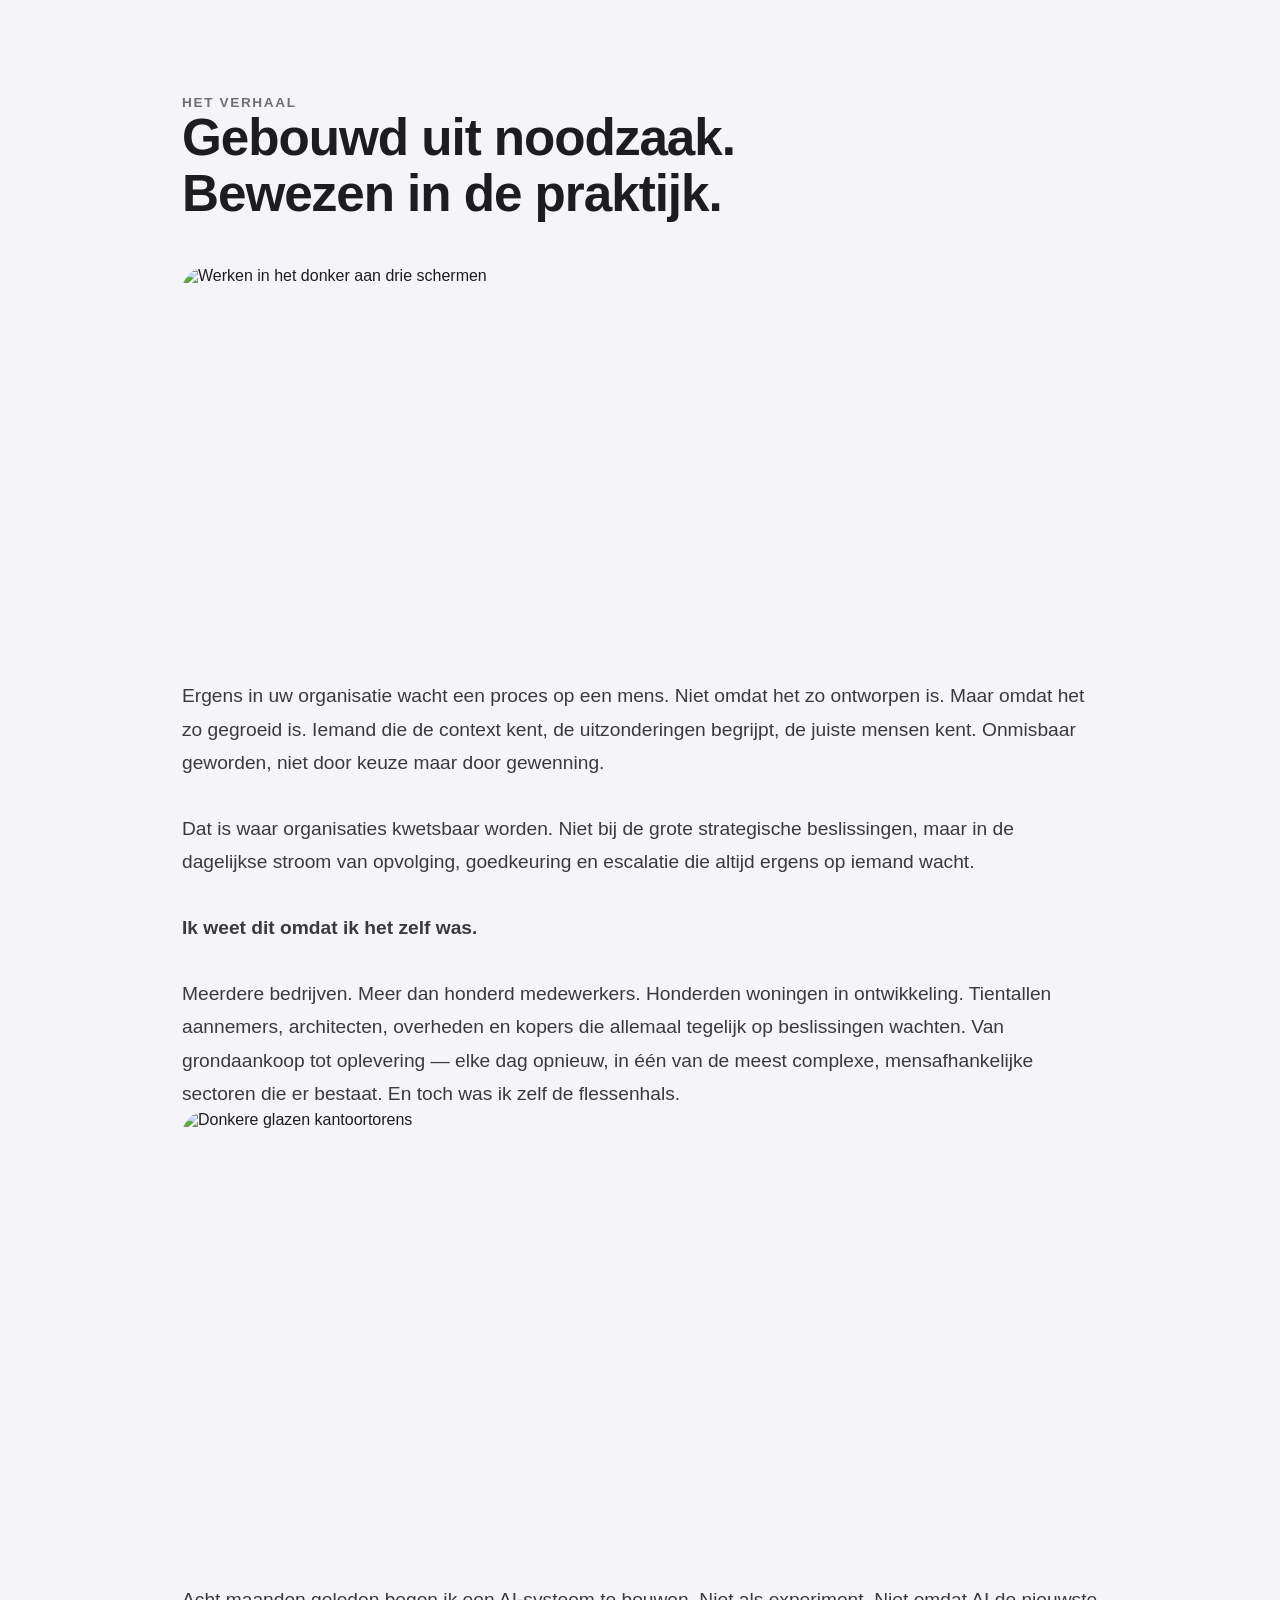
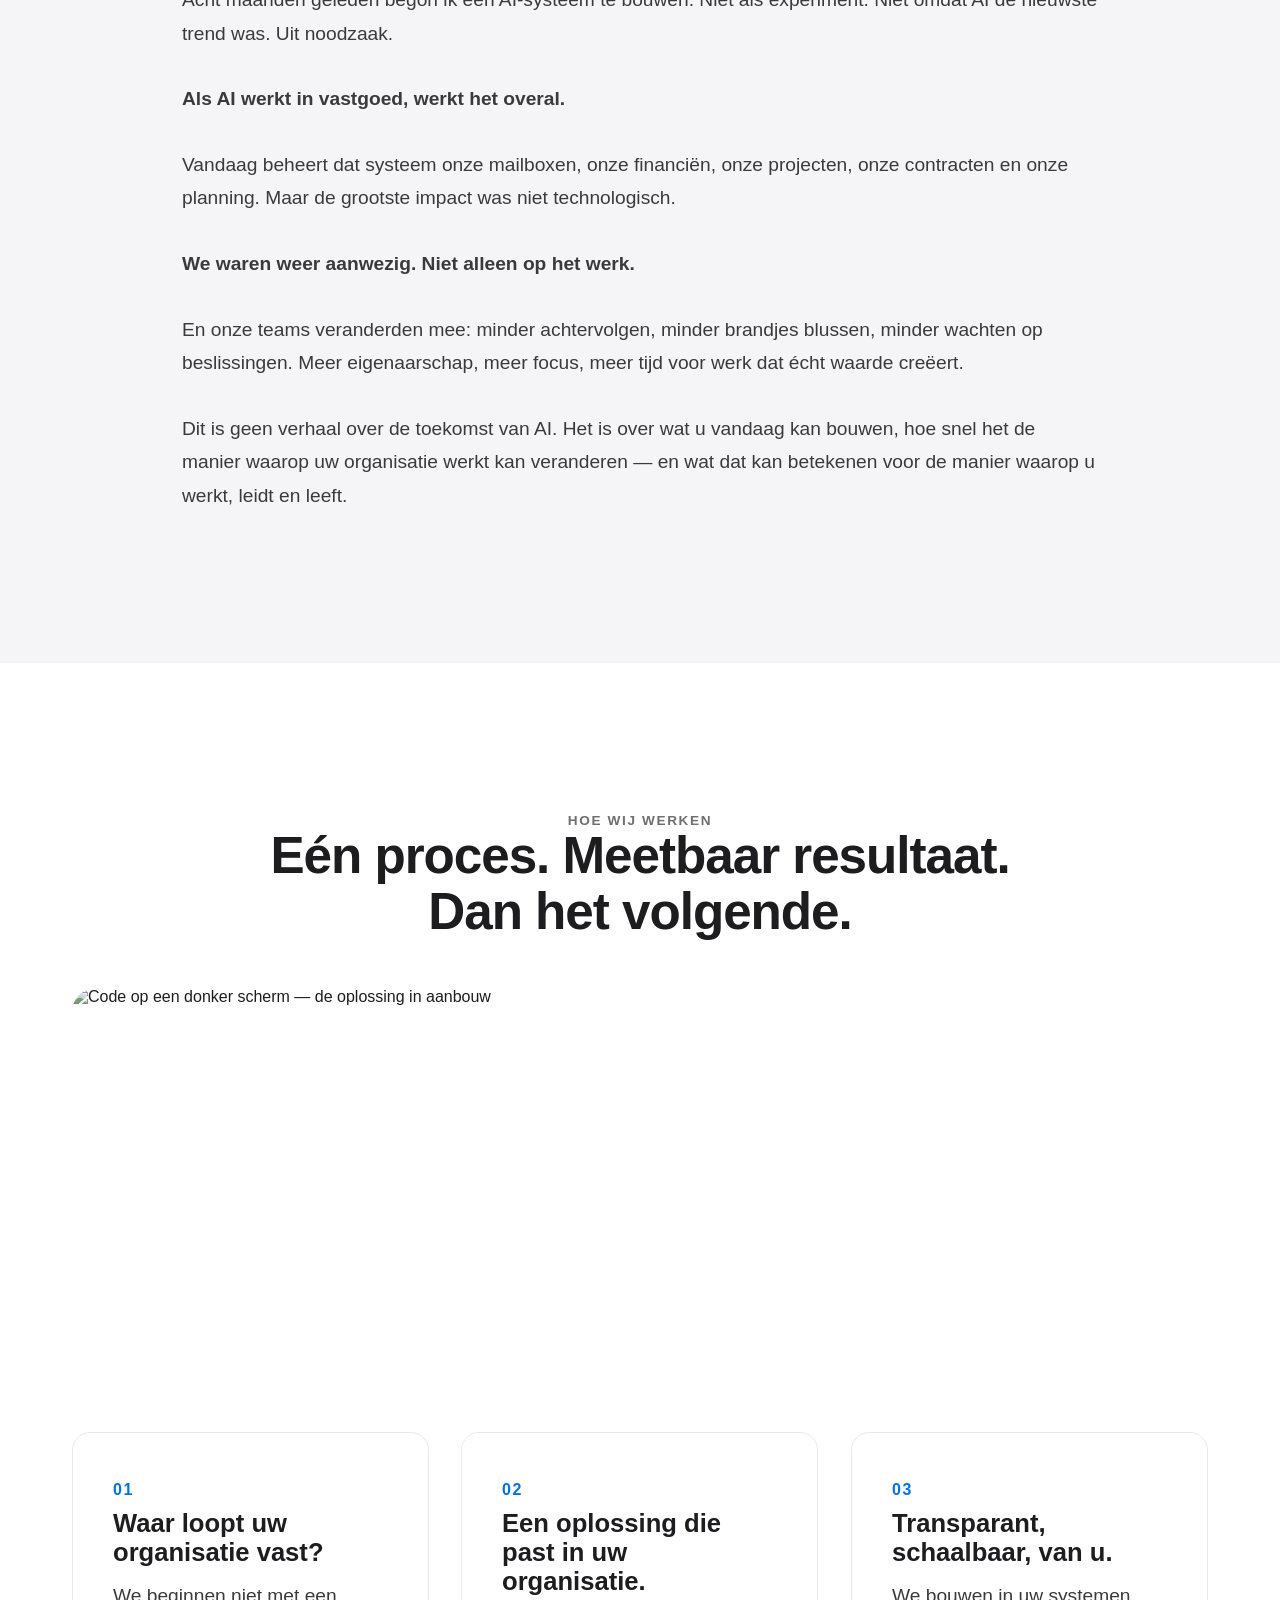
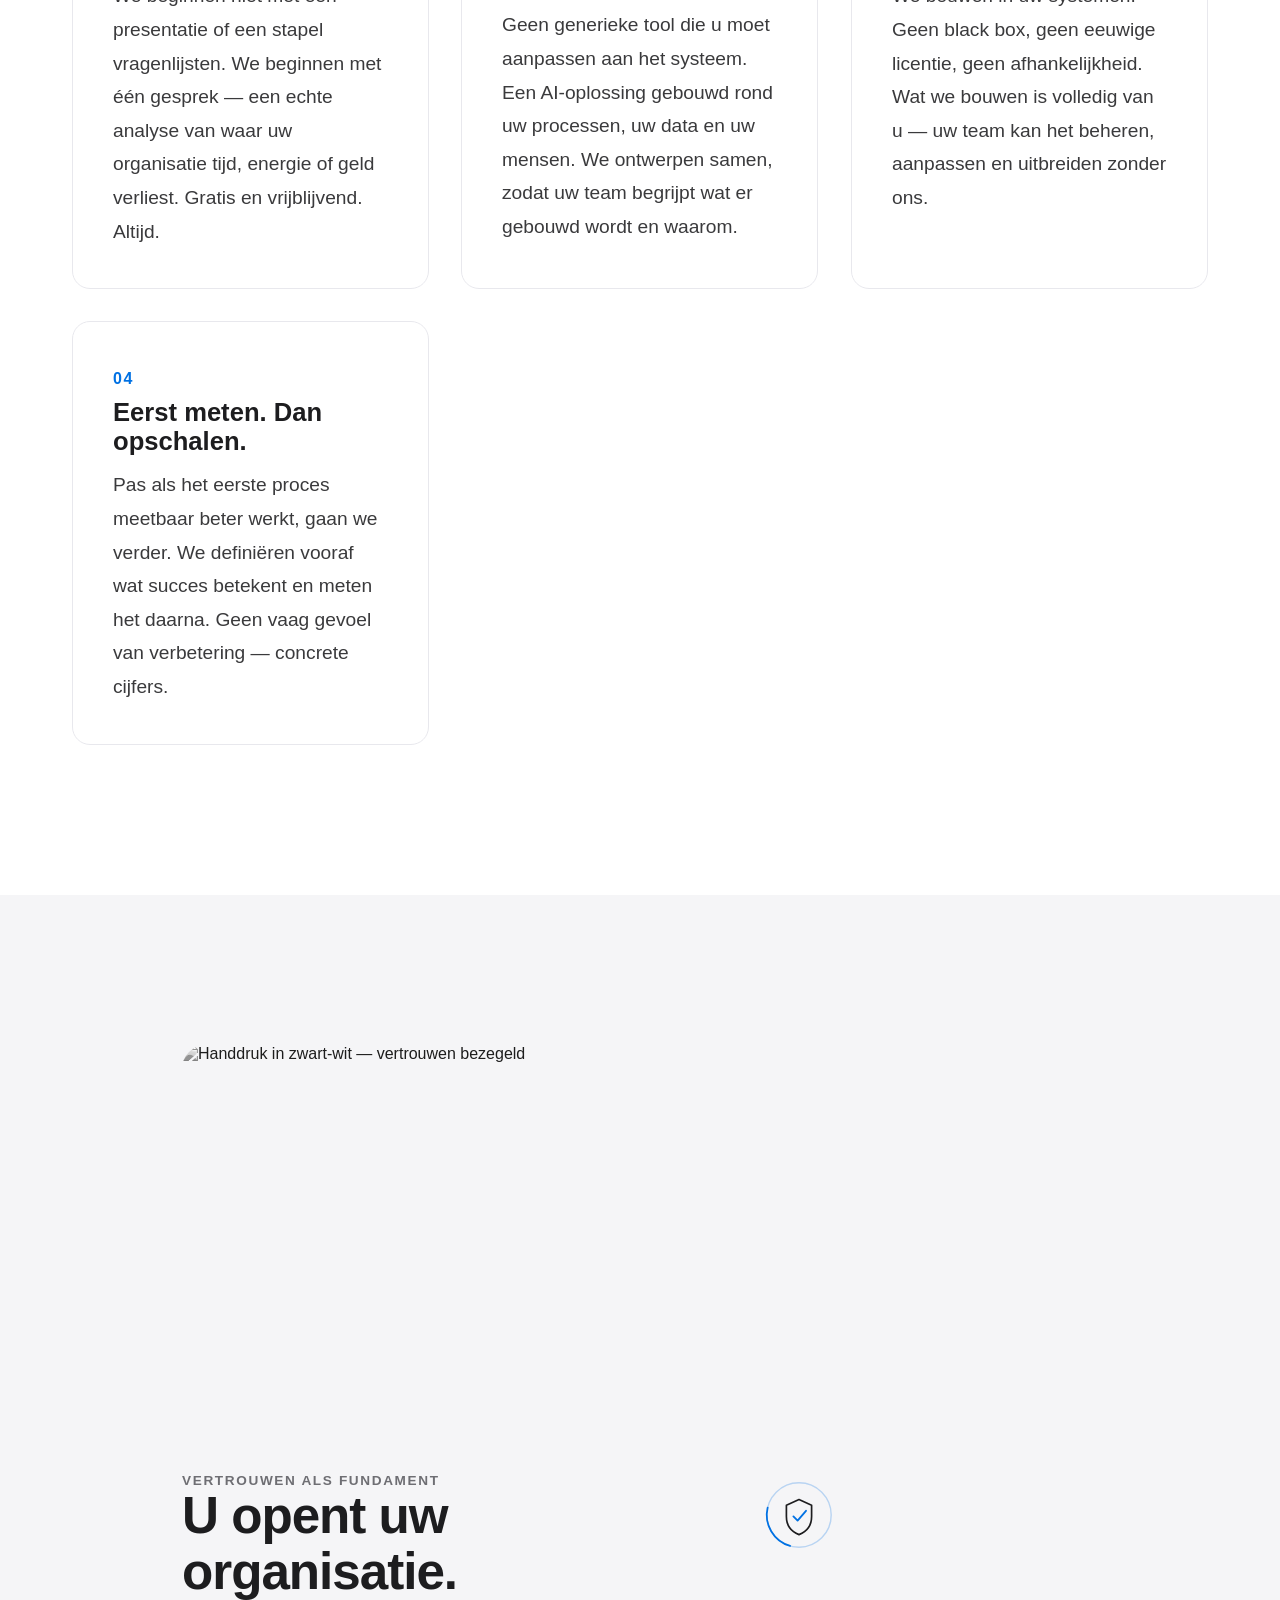
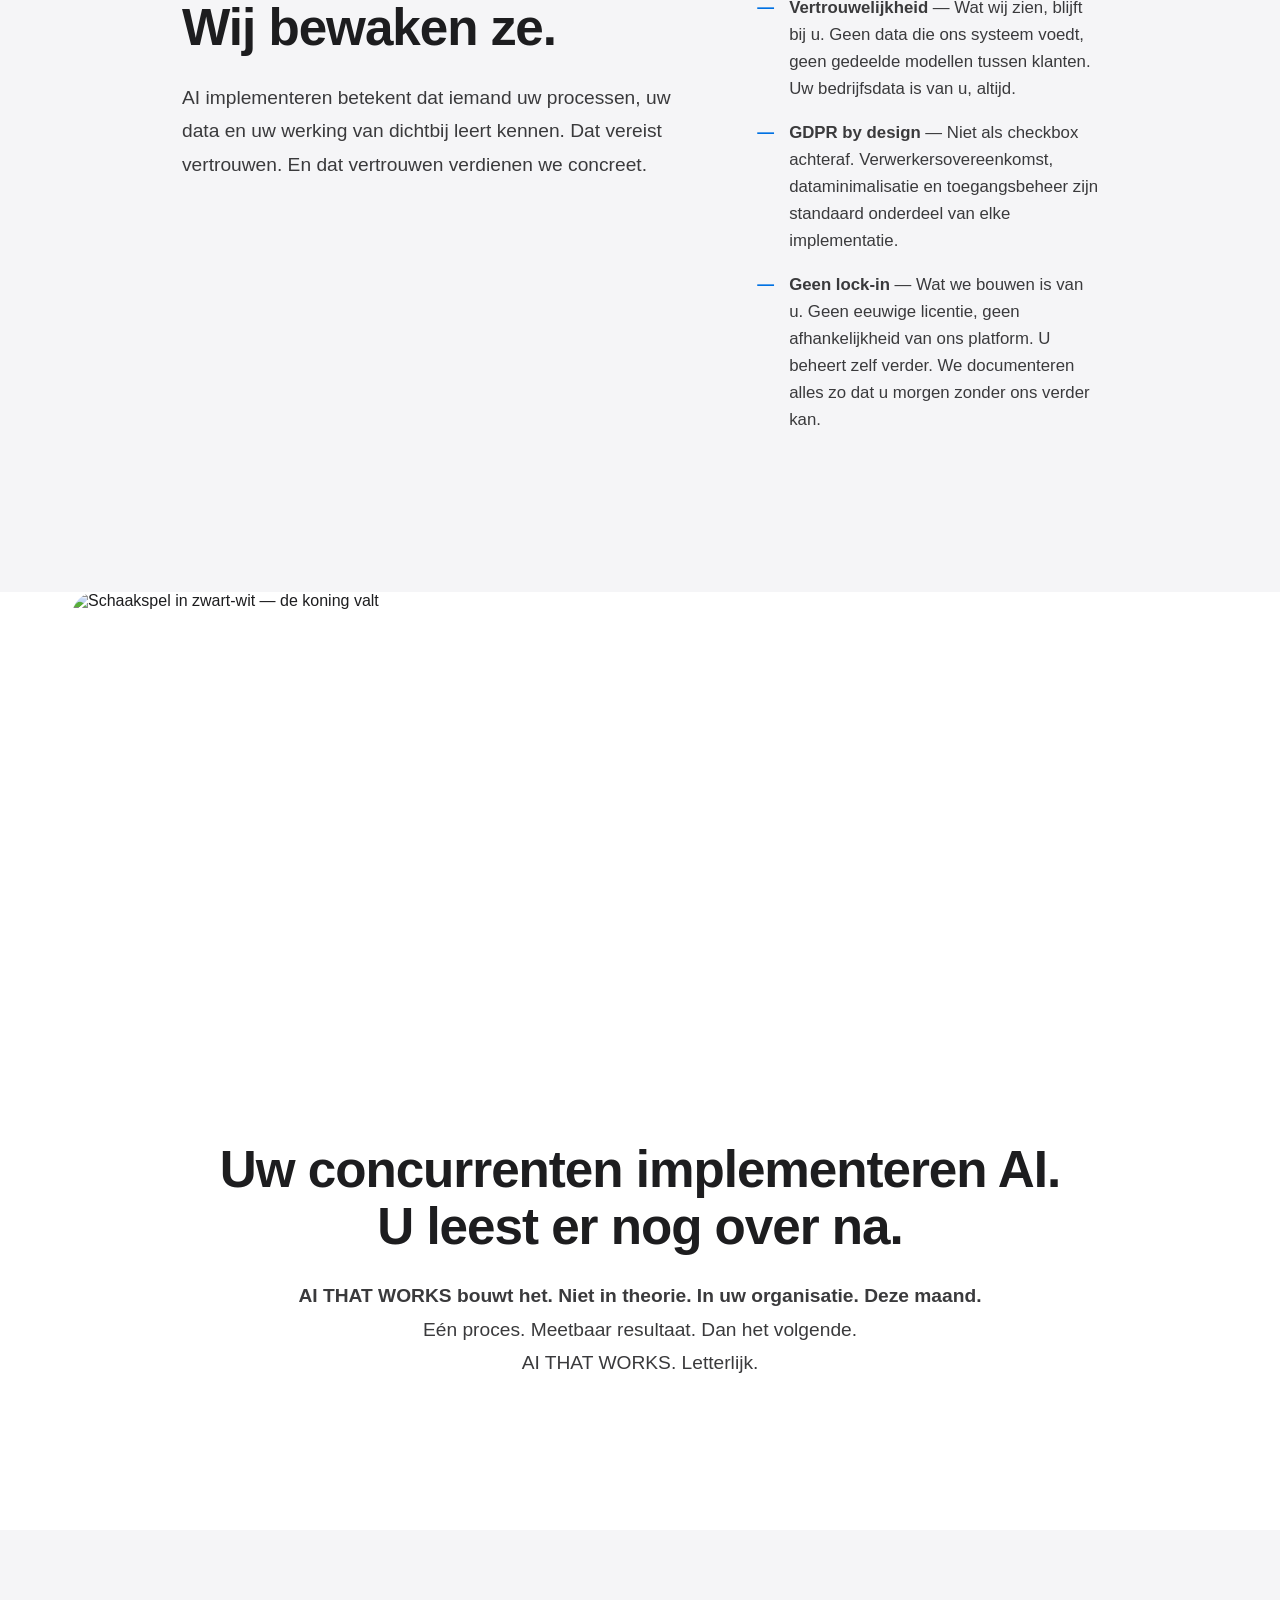
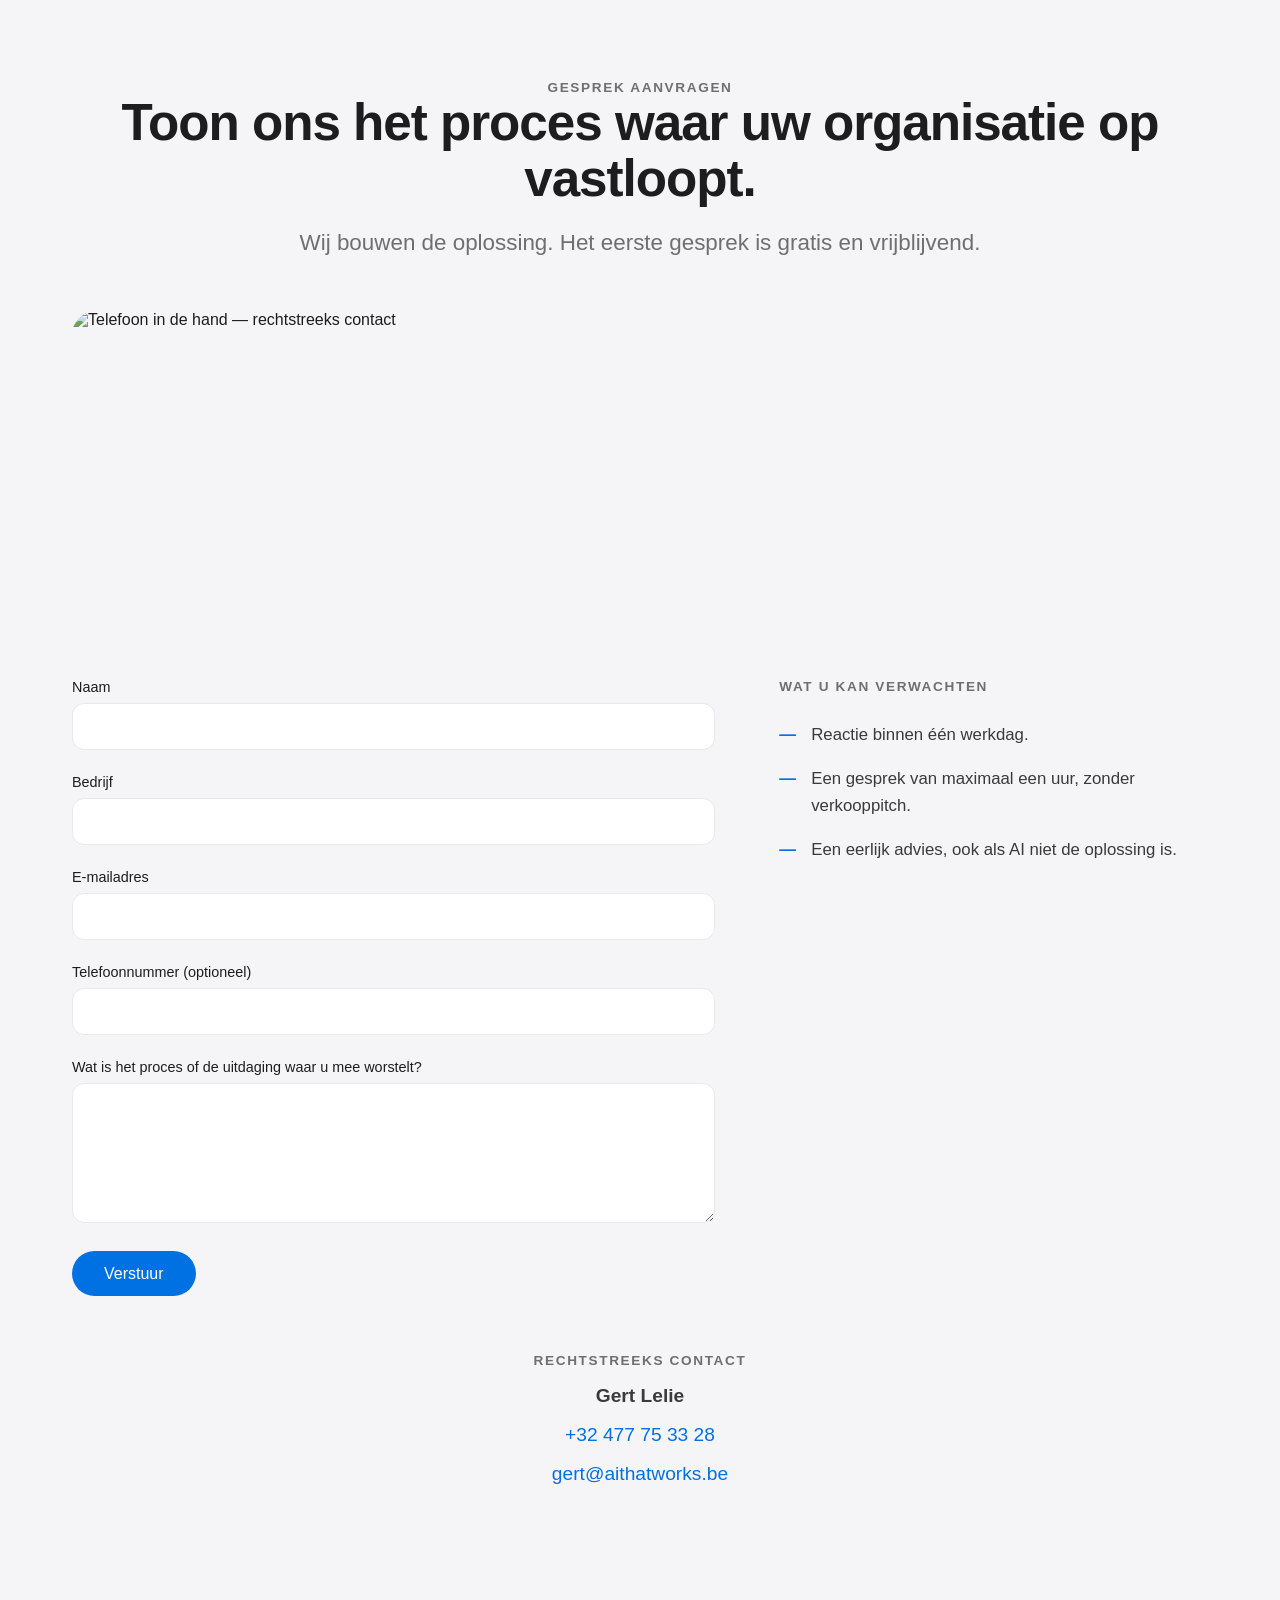
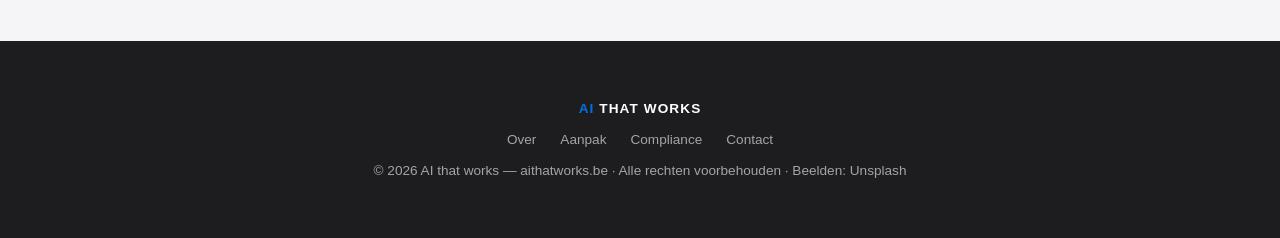
==== commit be8aa57b: "beelden per thema: mens, code, handdruk (zw-w), schaak, contact" ====
--- a/ai-works.html
+++ b/ai-works.html
@@ -202,7 +202,7 @@
   <div class="container">
     <div class="eyebrow fade-up">Het verhaal</div>
     <h2 class="fade-up">Gebouwd uit noodzaak.<br>Bewezen in de praktijk.</h2>
-    <img class="fade-up" loading="lazy" src="https://images.unsplash.com/photo-1462899006636-339e08d1844e?w=1800&q=75&fm=jpg&fit=crop" alt="Wolkenkrabbers die samenkomen tegen de hemel" style="width:100%;height:clamp(200px,32vw,380px);object-fit:cover;border-radius:24px;display:block;margin:2.8rem 0 0">
+    <img class="fade-up" loading="lazy" src="https://images.unsplash.com/photo-1550439062-609e1531270e?w=1800&q=75&fm=jpg&fit=crop" alt="Werken in het donker aan drie schermen" style="width:100%;height:clamp(200px,32vw,380px);object-fit:cover;border-radius:24px;display:block;margin:2.8rem 0 0">
     <p class="fade-up mt-2" style="margin-top:2rem">Ergens in uw organisatie wacht een proces op een mens. Niet omdat het zo ontworpen is. Maar omdat het zo gegroeid is. Iemand die de context kent, de uitzonderingen begrijpt, de juiste mensen kent. Onmisbaar geworden, niet door keuze maar door gewenning.</p>
     <p class="fade-up mt-2">Dat is waar organisaties kwetsbaar worden. Niet bij de grote strategische beslissingen, maar in de dagelijkse stroom van opvolging, goedkeuring en escalatie die altijd ergens op iemand wacht.</p>
     <p class="fade-up mt-2"><b>Ik weet dit omdat ik het zelf was.</b></p>
@@ -223,7 +223,7 @@
       <div class="eyebrow fade-up">Hoe wij werken</div>
       <h2 class="fade-up">E&eacute;n proces. Meetbaar resultaat.<br>Dan het volgende.</h2>
     </div>
-    <img class="fade-up" loading="lazy" src="https://images.unsplash.com/photo-1493397212122-2b85dda8106b?w=1800&q=75&fm=jpg&fit=crop" alt="Golvende moderne gevel tegen een strakblauwe hemel" style="width:100%;height:clamp(200px,32vw,380px);object-fit:cover;border-radius:24px;display:block;margin:3rem 0 0">
+    <img class="fade-up" loading="lazy" src="https://images.unsplash.com/photo-1454165205744-3b78555e5572?w=1800&q=75&fm=jpg&fit=crop" alt="Code op een donker scherm — de oplossing in aanbouw" style="width:100%;height:clamp(200px,32vw,380px);object-fit:cover;border-radius:24px;display:block;margin:3rem 0 0;filter:saturate(.5)">
     <div class="card-grid stagger">
       <div class="card">
         <div class="step-num">01</div>
@@ -251,7 +251,7 @@
 
 <section class="alt" id="compliance">
   <div class="container">
-    <img class="fade-up" loading="lazy" src="https://images.unsplash.com/photo-1449157291145-7efd050a4d0e?w=1800&q=75&fm=jpg&fit=crop" alt="Monochrome torens in de mist" style="width:100%;height:clamp(200px,32vw,380px);object-fit:cover;border-radius:24px;display:block;margin:0 0 3rem">
+    <img class="fade-up" loading="lazy" src="https://images.unsplash.com/photo-1521791136064-7986c2920216?w=1800&q=75&fm=jpg&fit=crop" alt="Handdruk in zwart-wit — vertrouwen bezegeld" style="width:100%;height:clamp(200px,32vw,380px);object-fit:cover;border-radius:24px;display:block;margin:0 0 3rem;filter:grayscale(1)">
     <div class="split">
       <div class="slide-left">
         <div class="eyebrow">Vertrouwen als fundament</div>
@@ -280,7 +280,7 @@
 
 <section style="padding:0">
   <div class="container--wide">
-<img class="fade-up" loading="lazy" src="https://images.unsplash.com/photo-1514565131-fce0801e5785?w=1800&q=75&fm=jpg&fit=crop" alt="Skyline in het blauwe uur met volle maan" style="width:100%;height:clamp(220px,34vw,400px);object-fit:cover;border-radius:24px;display:block">
+<img class="fade-up" loading="lazy" src="https://images.unsplash.com/photo-1528819622765-d6bcf132f793?w=1800&q=75&fm=jpg&fit=crop" alt="Schaakspel in zwart-wit — de koning valt" style="width:100%;height:clamp(220px,34vw,400px);object-fit:cover;border-radius:24px;display:block">
   </div>
 </section>
 
@@ -298,7 +298,7 @@
       <h2 class="fade-up">Toon ons het proces waar uw organisatie op vastloopt.</h2>
       <p class="tagline fade-up" style="margin-top:1rem">Wij bouwen de oplossing. Het eerste gesprek is gratis en vrijblijvend.</p>
     </div>
-    <img class="fade-up" loading="lazy" src="https://images.unsplash.com/photo-1439337153520-7082a56a81f4?w=1800&q=75&fm=jpg&fit=crop" alt="Wit spiraalatrium vol daglicht" style="width:100%;height:clamp(180px,26vw,320px);object-fit:cover;border-radius:24px;display:block;margin:0 0 3rem">
+    <img class="fade-up" loading="lazy" src="https://images.unsplash.com/photo-1512428559087-560fa5ceab42?w=1800&q=75&fm=jpg&fit=crop" alt="Telefoon in de hand — rechtstreeks contact" style="width:100%;height:clamp(180px,26vw,320px);object-fit:cover;border-radius:24px;display:block;margin:0 0 3rem;filter:saturate(.75)">
     <div class="split">
       <form id="cform" class="fade-up" novalidate>
         <div class="form-group"><label for="f-naam">Naam</label><input id="f-naam" type="text" required></div>
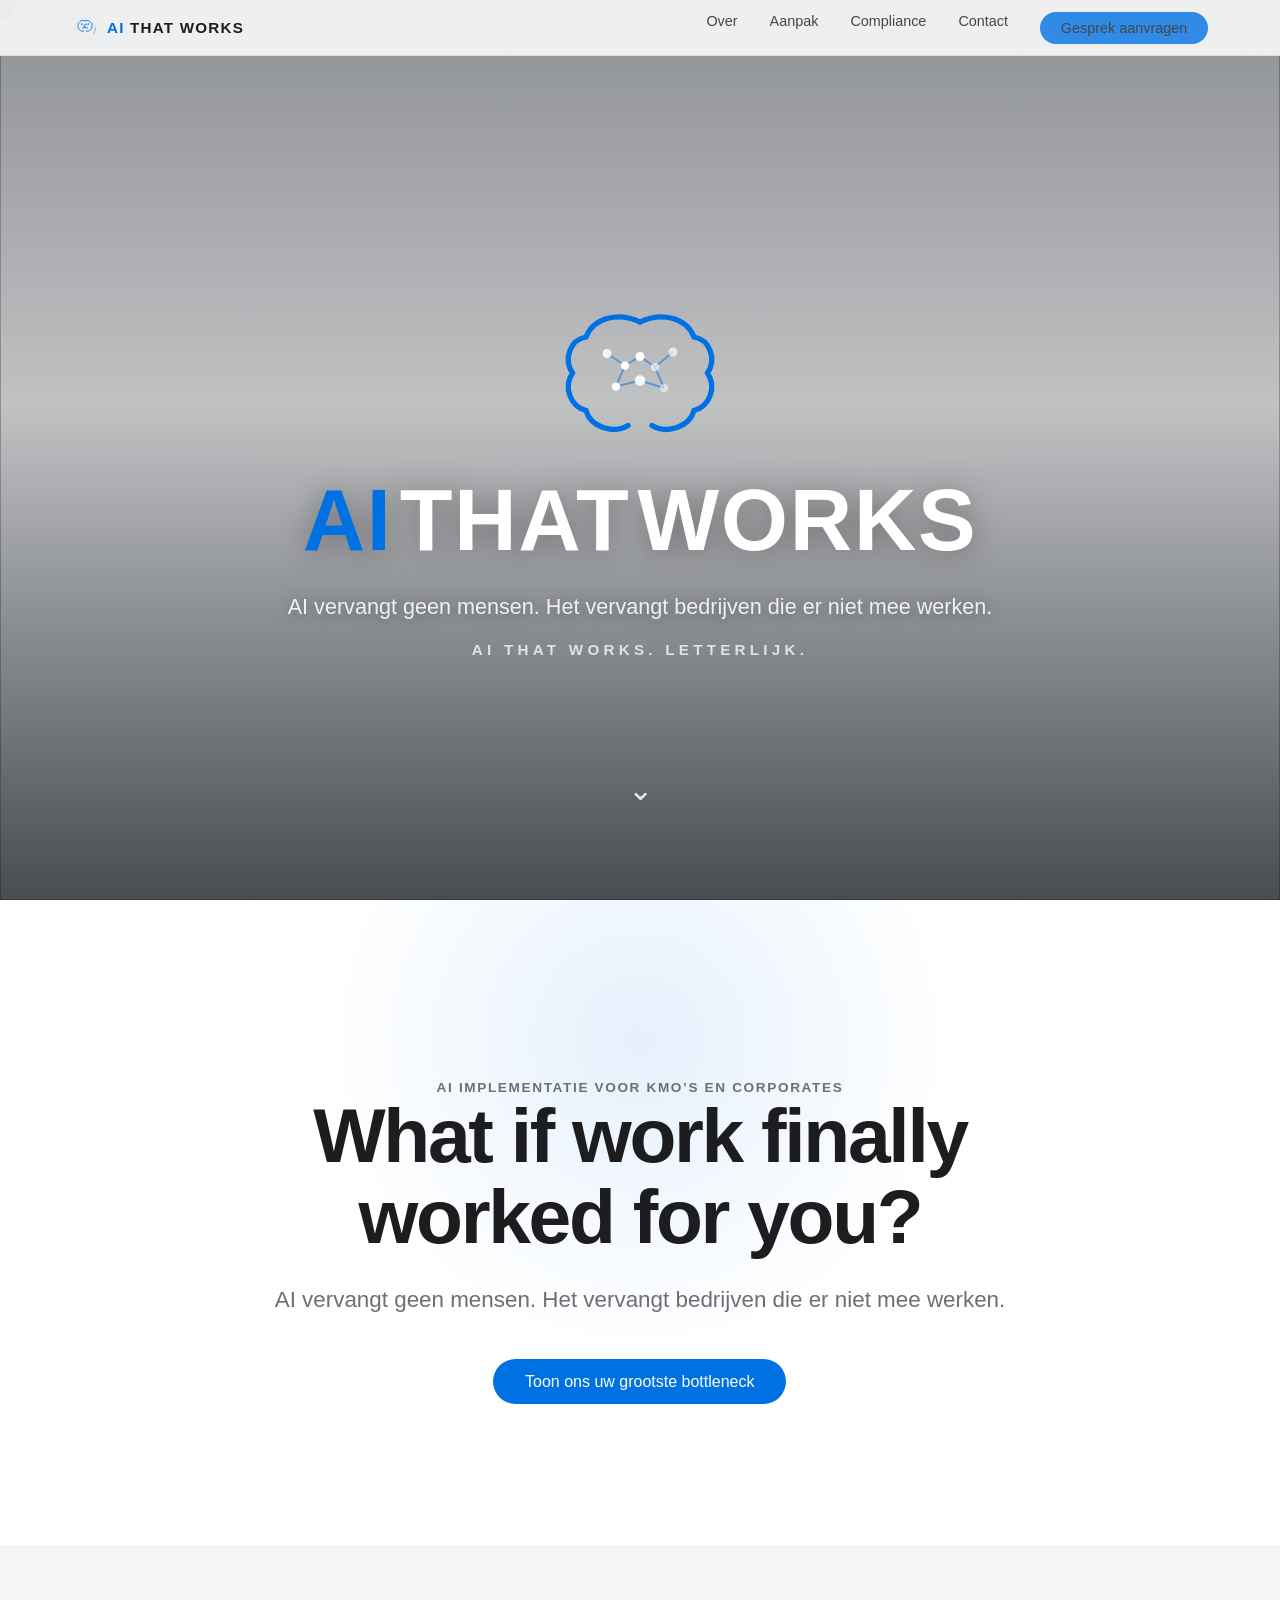
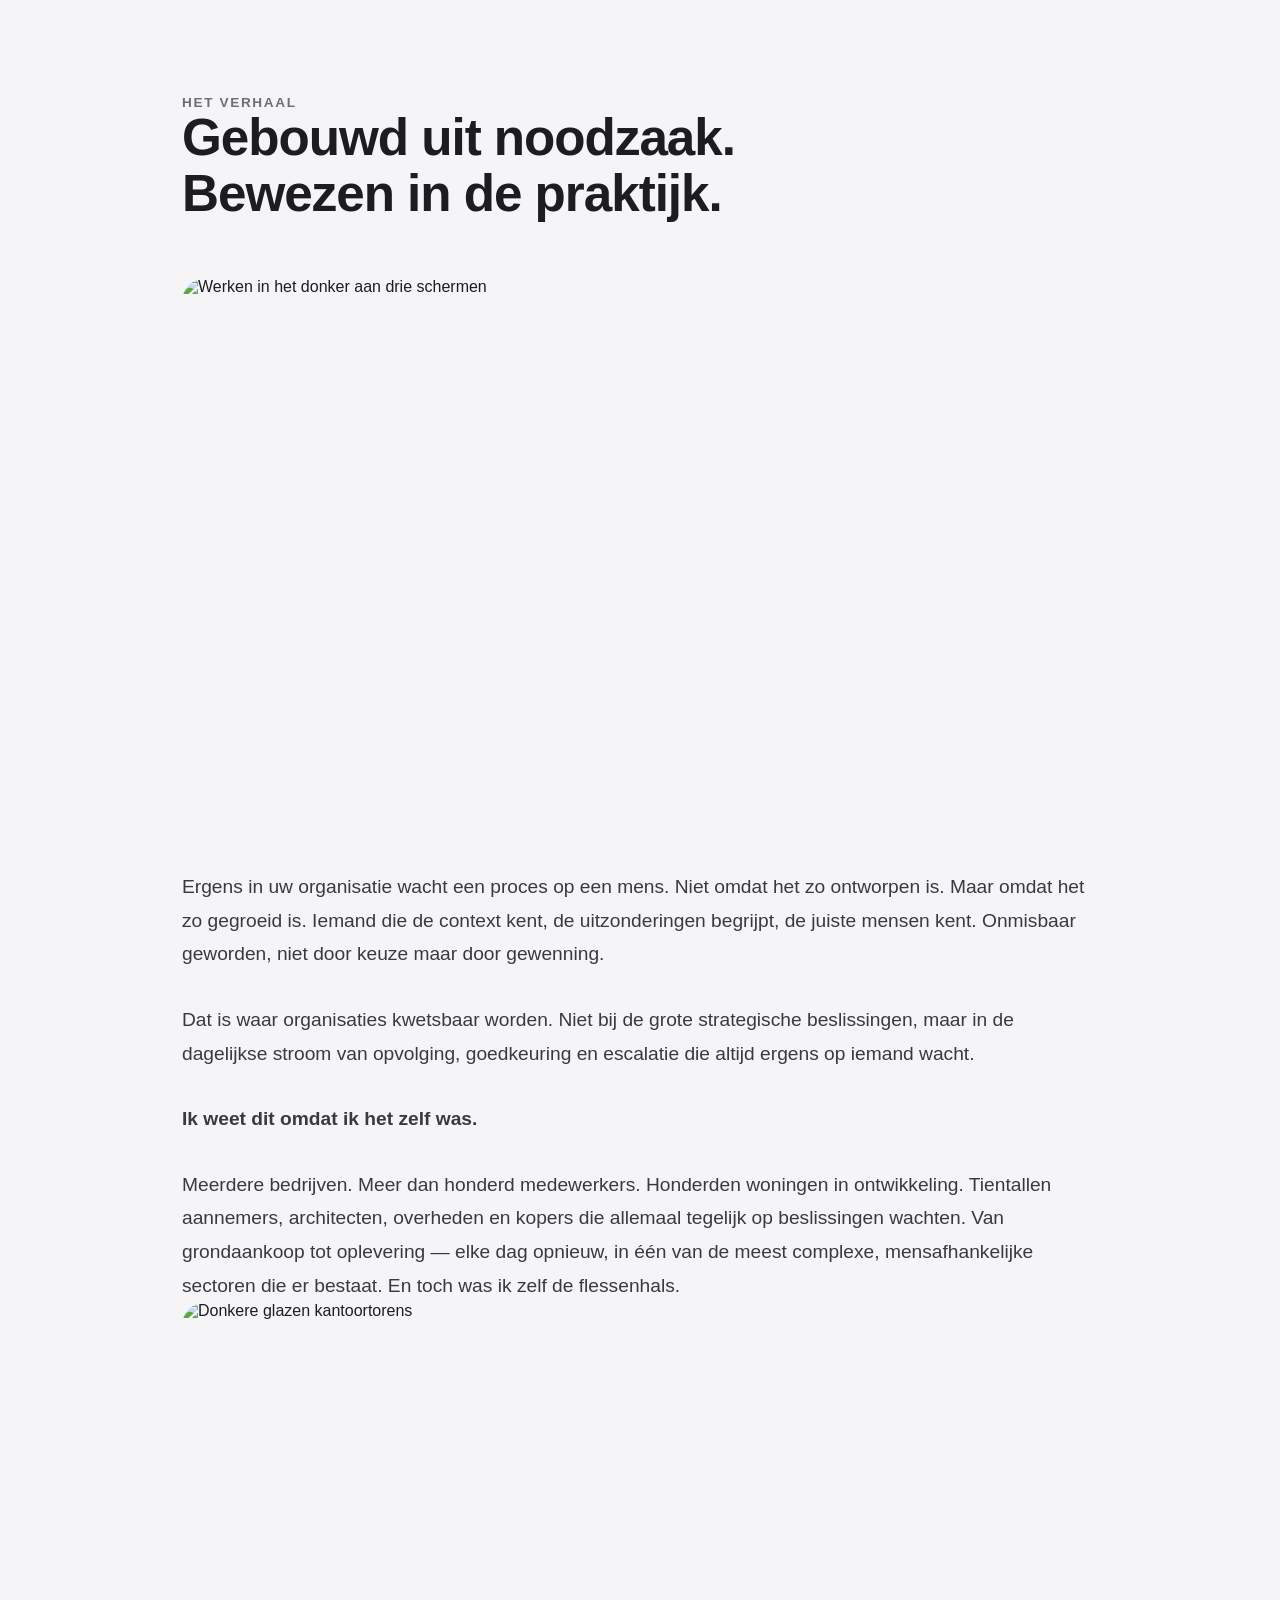
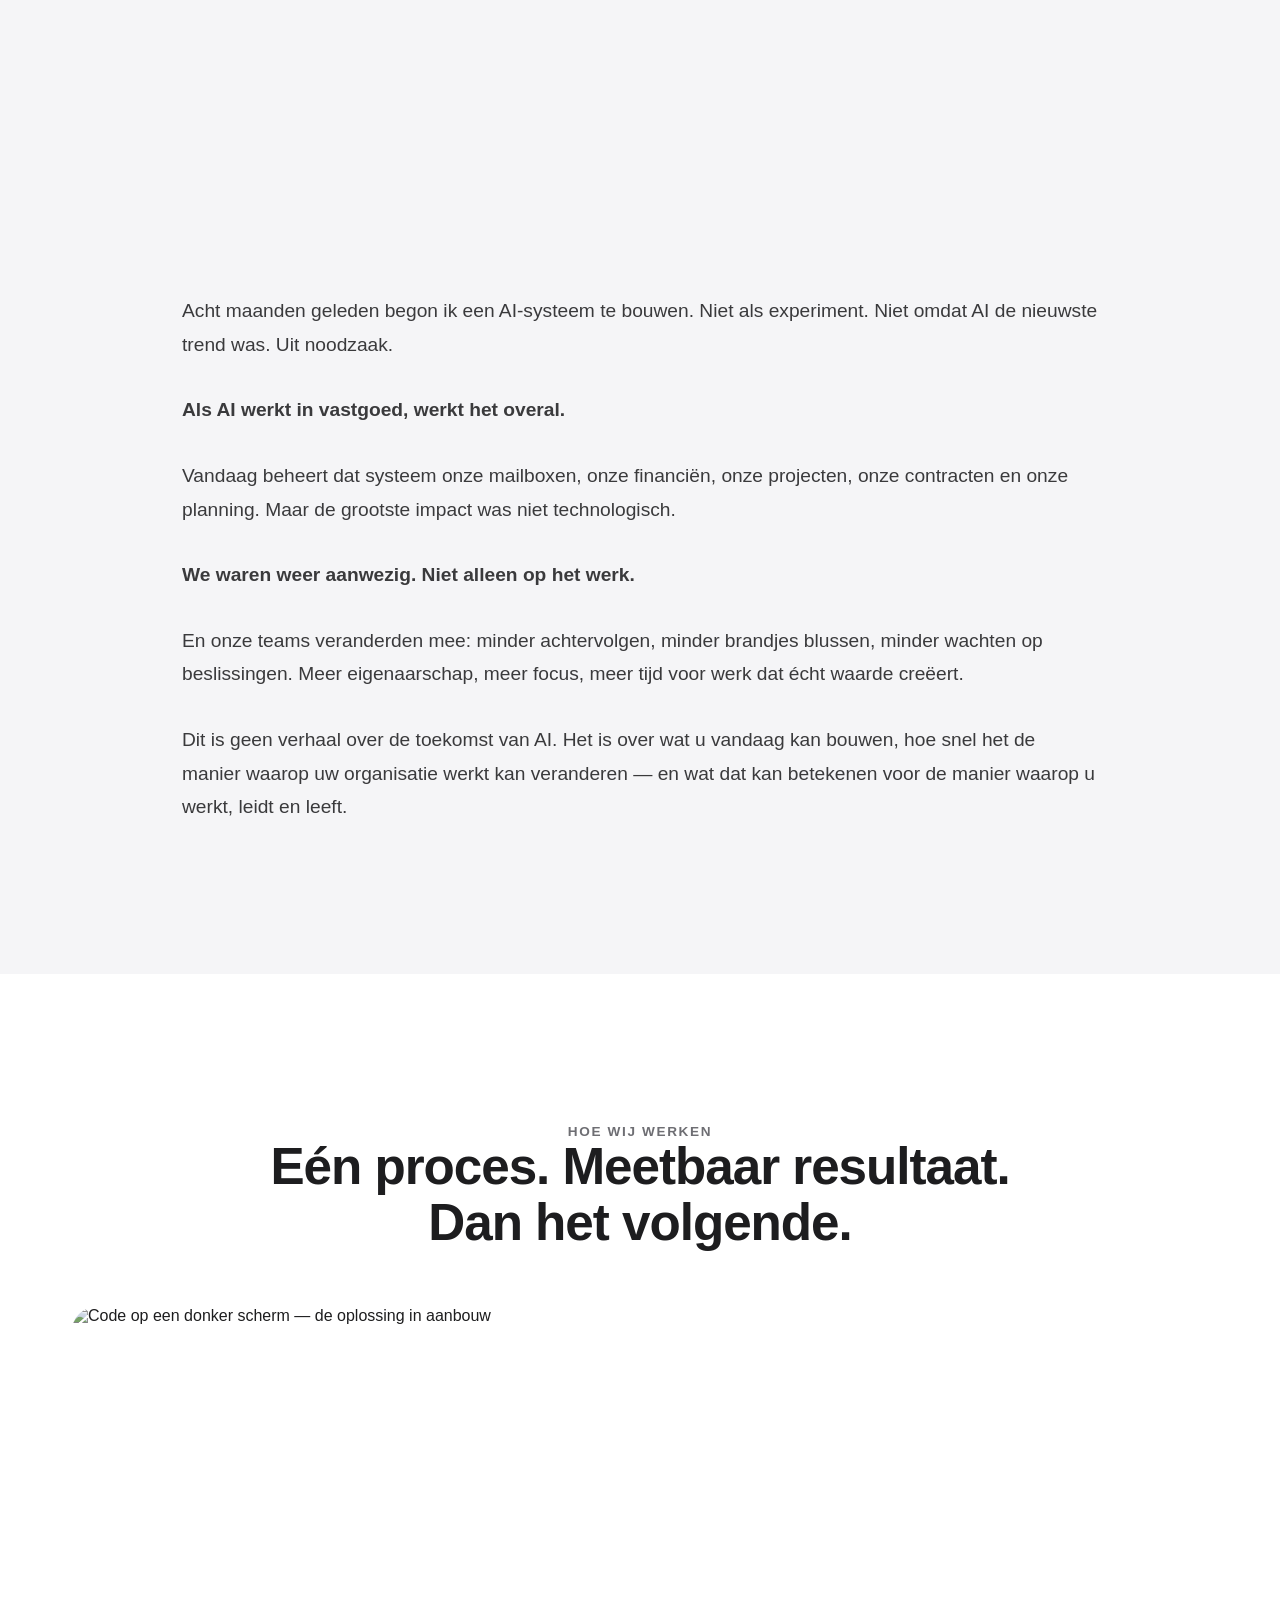
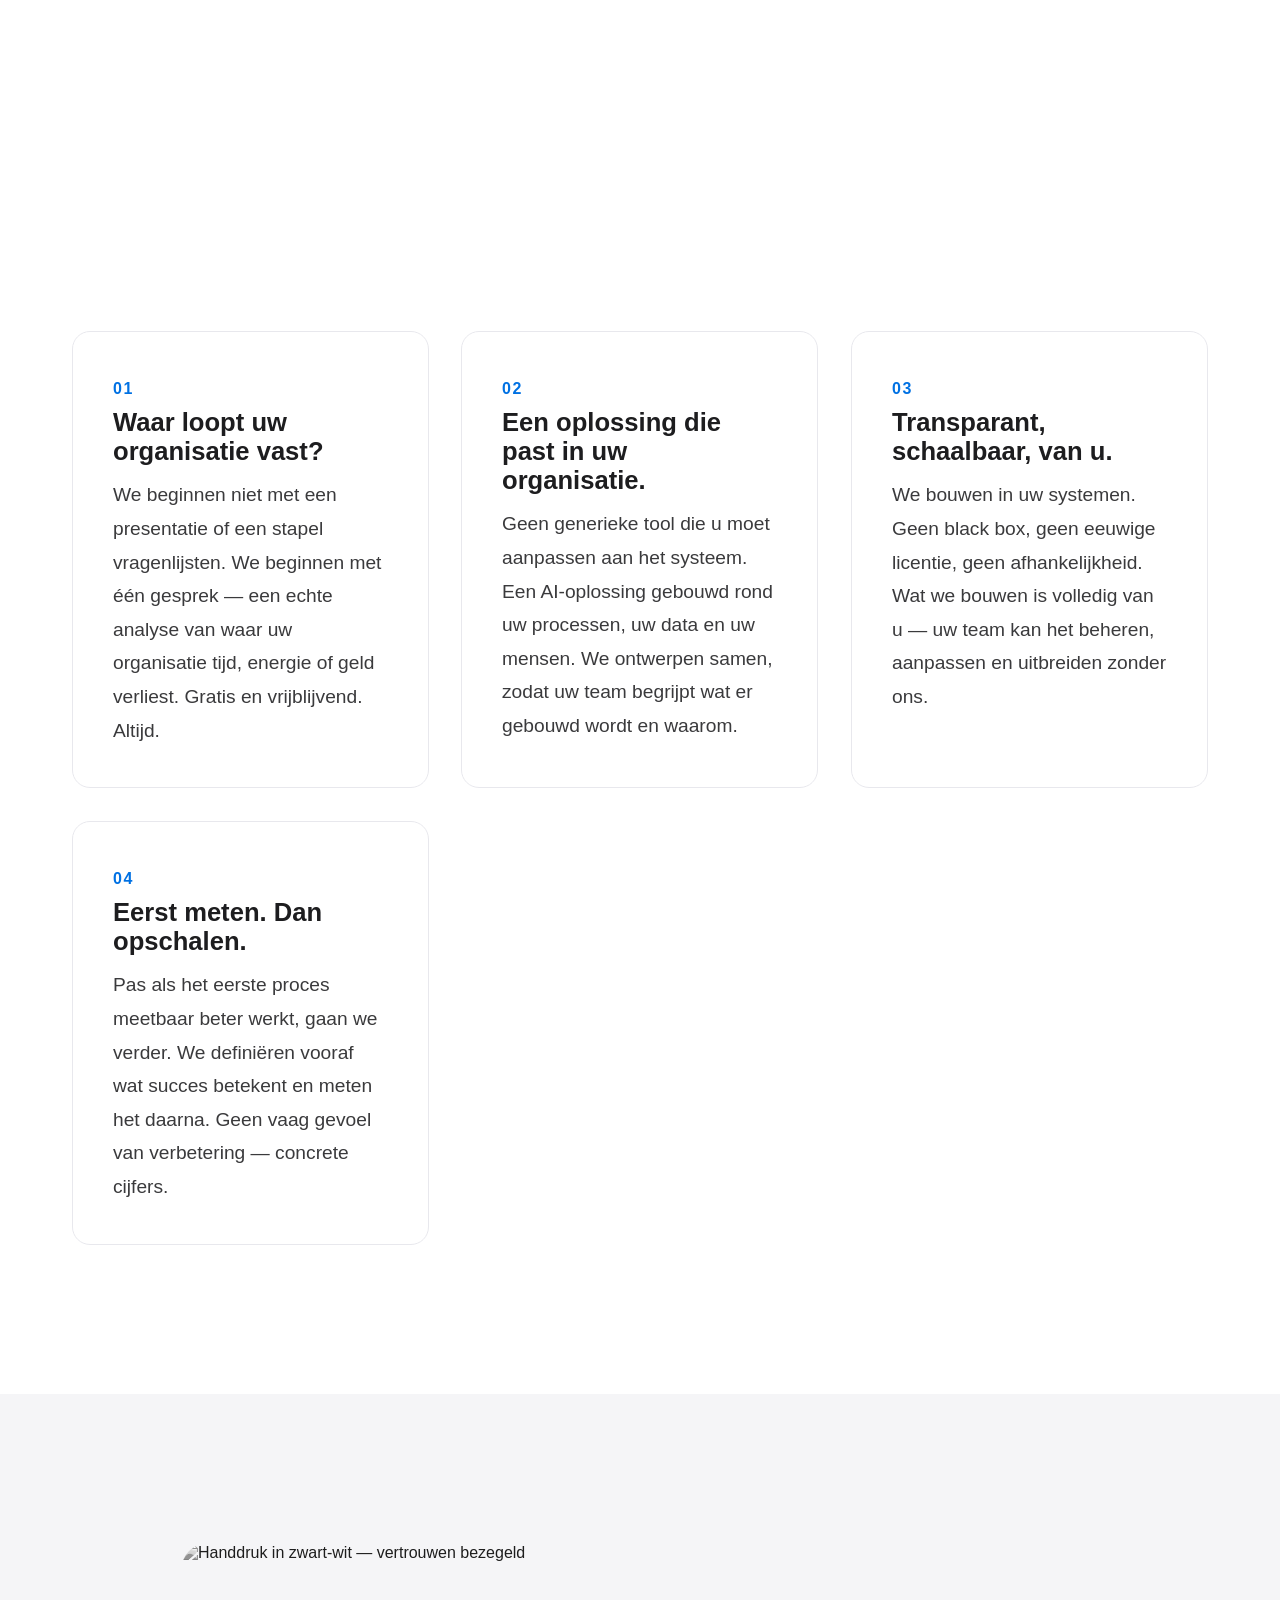
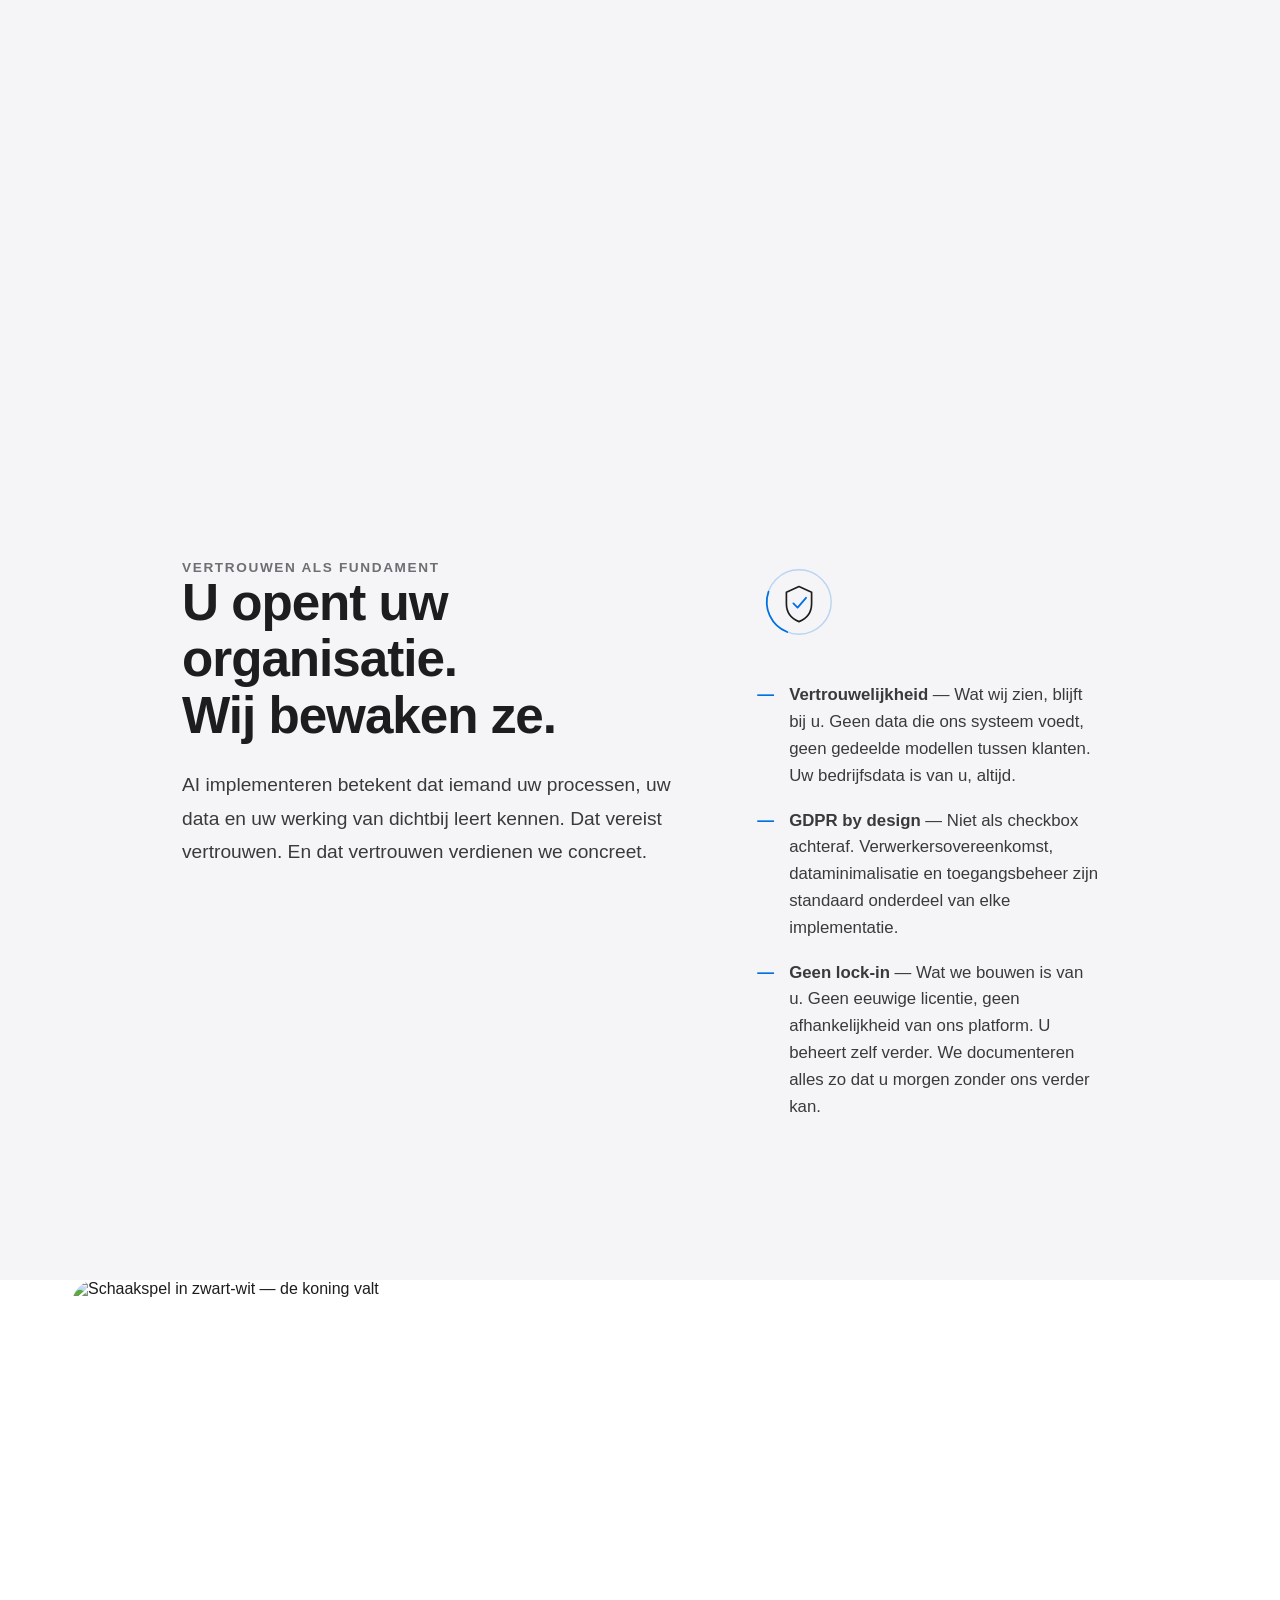
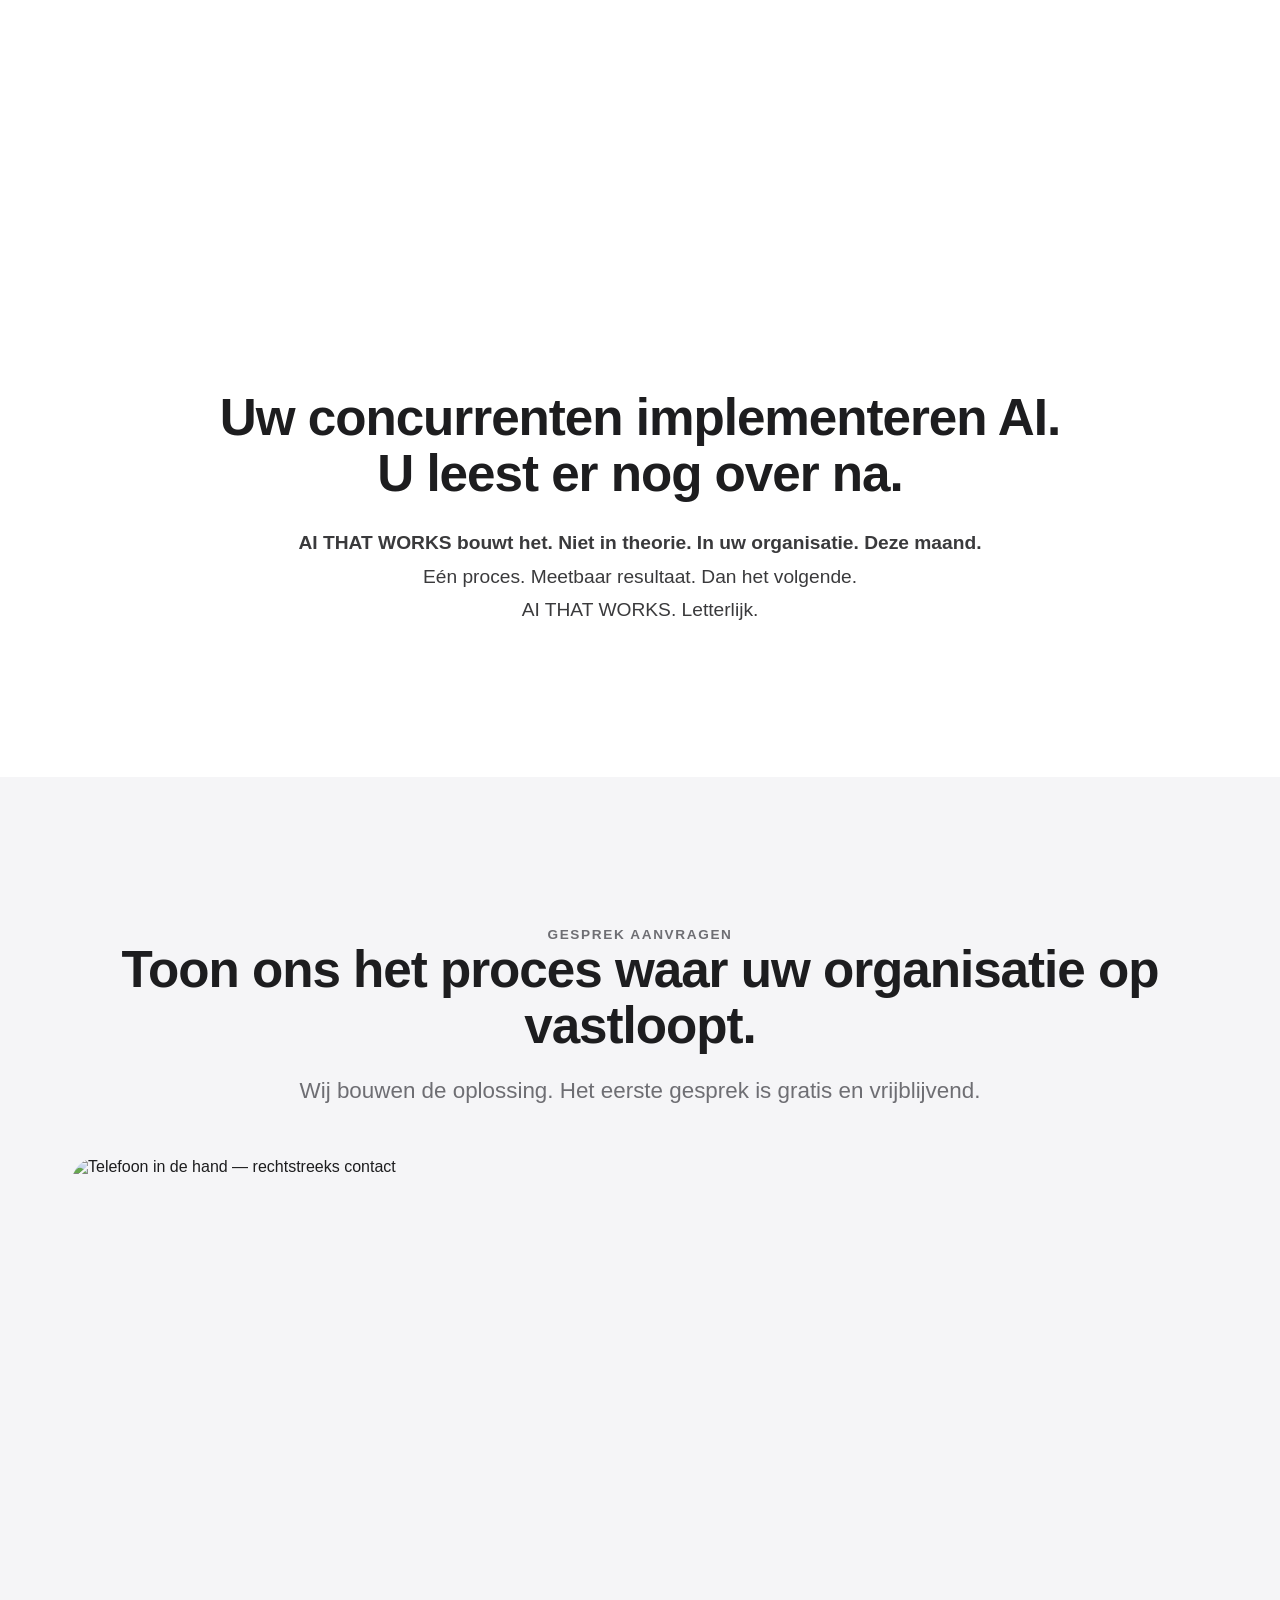
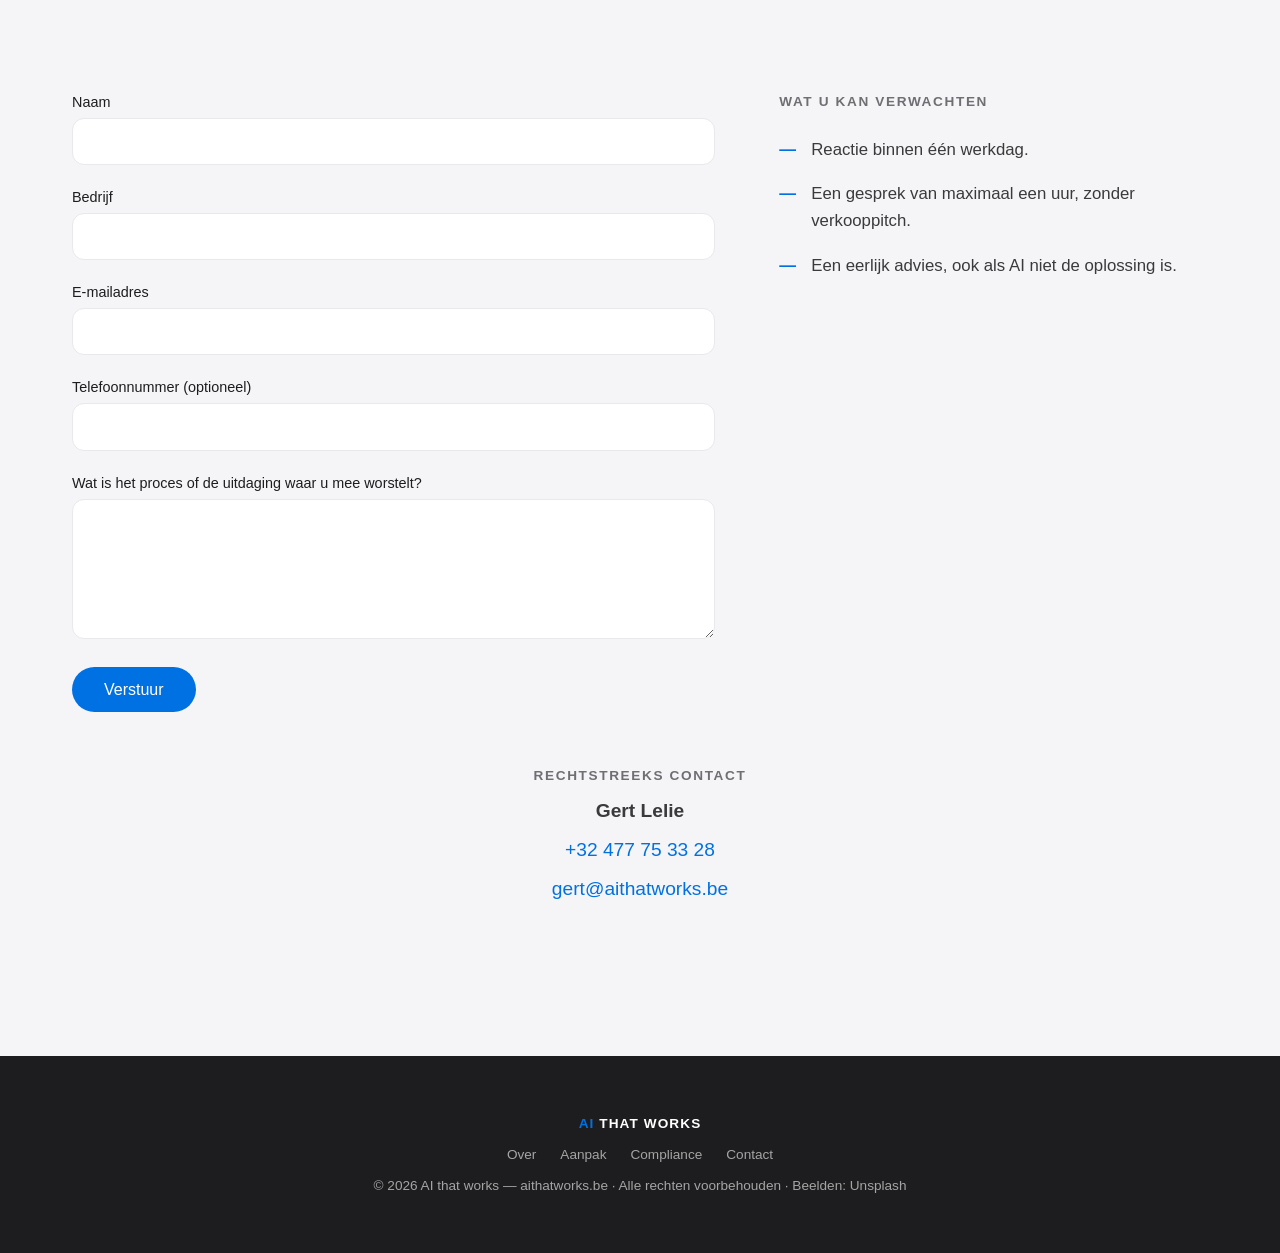
==== commit 478db55c: "beelden groter met meer ademruimte" ====
--- a/ai-works.html
+++ b/ai-works.html
@@ -202,12 +202,12 @@
   <div class="container">
     <div class="eyebrow fade-up">Het verhaal</div>
     <h2 class="fade-up">Gebouwd uit noodzaak.<br>Bewezen in de praktijk.</h2>
-    <img class="fade-up" loading="lazy" src="https://images.unsplash.com/photo-1550439062-609e1531270e?w=1800&q=75&fm=jpg&fit=crop" alt="Werken in het donker aan drie schermen" style="width:100%;height:clamp(200px,32vw,380px);object-fit:cover;border-radius:24px;display:block;margin:2.8rem 0 0">
+    <img class="fade-up" loading="lazy" src="https://images.unsplash.com/photo-1550439062-609e1531270e?w=1800&q=75&fm=jpg&fit=crop" alt="Werken in het donker aan drie schermen" style="width:100%;height:clamp(280px,46vw,560px);object-fit:cover;border-radius:24px;display:block;margin:3.5rem 0 0">
     <p class="fade-up mt-2" style="margin-top:2rem">Ergens in uw organisatie wacht een proces op een mens. Niet omdat het zo ontworpen is. Maar omdat het zo gegroeid is. Iemand die de context kent, de uitzonderingen begrijpt, de juiste mensen kent. Onmisbaar geworden, niet door keuze maar door gewenning.</p>
     <p class="fade-up mt-2">Dat is waar organisaties kwetsbaar worden. Niet bij de grote strategische beslissingen, maar in de dagelijkse stroom van opvolging, goedkeuring en escalatie die altijd ergens op iemand wacht.</p>
     <p class="fade-up mt-2"><b>Ik weet dit omdat ik het zelf was.</b></p>
     <p class="fade-up mt-2">Meerdere bedrijven. Meer dan honderd medewerkers. Honderden woningen in ontwikkeling. Tientallen aannemers, architecten, overheden en kopers die allemaal tegelijk op beslissingen wachten. Van grondaankoop tot oplevering &mdash; elke dag opnieuw, in &eacute;&eacute;n van de meest complexe, mensafhankelijke sectoren die er bestaat. En toch was ik zelf de flessenhals.</p>
-    <img class="fade-up" style="width:100%;height:clamp(220px,38vw,440px);object-fit:cover;border-radius:24px;display:block" loading="lazy" src="https://images.unsplash.com/photo-1486406146926-c627a92ad1ab?w=1800&q=75&fm=jpg&fit=crop" alt="Donkere glazen kantoortorens" style="width:100%;height:clamp(220px,38vw,440px);object-fit:cover;border-radius:24px;display:block;margin:2.5rem 0">
+    <img class="fade-up" style="width:100%;height:clamp(280px,46vw,560px);object-fit:cover;border-radius:24px;display:block" loading="lazy" src="https://images.unsplash.com/photo-1486406146926-c627a92ad1ab?w=1800&q=75&fm=jpg&fit=crop" alt="Donkere glazen kantoortorens" style="width:100%;height:clamp(280px,46vw,560px);object-fit:cover;border-radius:24px;display:block;margin:3.5rem 0">
     <p class="fade-up mt-2">Acht maanden geleden begon ik een AI-systeem te bouwen. Niet als experiment. Niet omdat AI de nieuwste trend was. Uit noodzaak.</p>
     <p class="fade-up mt-2"><b>Als AI werkt in vastgoed, werkt het overal.</b></p>
     <p class="fade-up mt-2">Vandaag beheert dat systeem onze mailboxen, onze financi&euml;n, onze projecten, onze contracten en onze planning. Maar de grootste impact was niet technologisch.</p>
@@ -223,7 +223,7 @@
       <div class="eyebrow fade-up">Hoe wij werken</div>
       <h2 class="fade-up">E&eacute;n proces. Meetbaar resultaat.<br>Dan het volgende.</h2>
     </div>
-    <img class="fade-up" loading="lazy" src="https://images.unsplash.com/photo-1454165205744-3b78555e5572?w=1800&q=75&fm=jpg&fit=crop" alt="Code op een donker scherm — de oplossing in aanbouw" style="width:100%;height:clamp(200px,32vw,380px);object-fit:cover;border-radius:24px;display:block;margin:3rem 0 0;filter:saturate(.5)">
+    <img class="fade-up" loading="lazy" src="https://images.unsplash.com/photo-1454165205744-3b78555e5572?w=1800&q=75&fm=jpg&fit=crop" alt="Code op een donker scherm — de oplossing in aanbouw" style="width:100%;height:clamp(280px,46vw,560px);object-fit:cover;border-radius:24px;display:block;margin:3.5rem 0 0;filter:saturate(.5)">
     <div class="card-grid stagger">
       <div class="card">
         <div class="step-num">01</div>
@@ -251,7 +251,7 @@
 
 <section class="alt" id="compliance">
   <div class="container">
-    <img class="fade-up" loading="lazy" src="https://images.unsplash.com/photo-1521791136064-7986c2920216?w=1800&q=75&fm=jpg&fit=crop" alt="Handdruk in zwart-wit — vertrouwen bezegeld" style="width:100%;height:clamp(200px,32vw,380px);object-fit:cover;border-radius:24px;display:block;margin:0 0 3rem;filter:grayscale(1)">
+    <img class="fade-up" loading="lazy" src="https://images.unsplash.com/photo-1521791136064-7986c2920216?w=1800&q=75&fm=jpg&fit=crop" alt="Handdruk in zwart-wit — vertrouwen bezegeld" style="width:100%;height:clamp(280px,46vw,560px);object-fit:cover;border-radius:24px;display:block;margin:0 0 3.5rem;filter:grayscale(1)">
     <div class="split">
       <div class="slide-left">
         <div class="eyebrow">Vertrouwen als fundament</div>
@@ -280,7 +280,7 @@
 
 <section style="padding:0">
   <div class="container--wide">
-<img class="fade-up" loading="lazy" src="https://images.unsplash.com/photo-1528819622765-d6bcf132f793?w=1800&q=75&fm=jpg&fit=crop" alt="Schaakspel in zwart-wit — de koning valt" style="width:100%;height:clamp(220px,34vw,400px);object-fit:cover;border-radius:24px;display:block">
+<img class="fade-up" loading="lazy" src="https://images.unsplash.com/photo-1528819622765-d6bcf132f793?w=1800&q=75&fm=jpg&fit=crop" alt="Schaakspel in zwart-wit — de koning valt" style="width:100%;height:clamp(280px,46vw,560px);object-fit:cover;border-radius:24px;display:block">
   </div>
 </section>
 
@@ -298,7 +298,7 @@
       <h2 class="fade-up">Toon ons het proces waar uw organisatie op vastloopt.</h2>
       <p class="tagline fade-up" style="margin-top:1rem">Wij bouwen de oplossing. Het eerste gesprek is gratis en vrijblijvend.</p>
     </div>
-    <img class="fade-up" loading="lazy" src="https://images.unsplash.com/photo-1512428559087-560fa5ceab42?w=1800&q=75&fm=jpg&fit=crop" alt="Telefoon in de hand — rechtstreeks contact" style="width:100%;height:clamp(180px,26vw,320px);object-fit:cover;border-radius:24px;display:block;margin:0 0 3rem;filter:saturate(.75)">
+    <img class="fade-up" loading="lazy" src="https://images.unsplash.com/photo-1512428559087-560fa5ceab42?w=1800&q=75&fm=jpg&fit=crop" alt="Telefoon in de hand — rechtstreeks contact" style="width:100%;height:clamp(260px,40vw,480px);object-fit:cover;border-radius:24px;display:block;margin:0 0 3.5rem;filter:saturate(.75)">
     <div class="split">
       <form id="cform" class="fade-up" novalidate>
         <div class="form-group"><label for="f-naam">Naam</label><input id="f-naam" type="text" required></div>
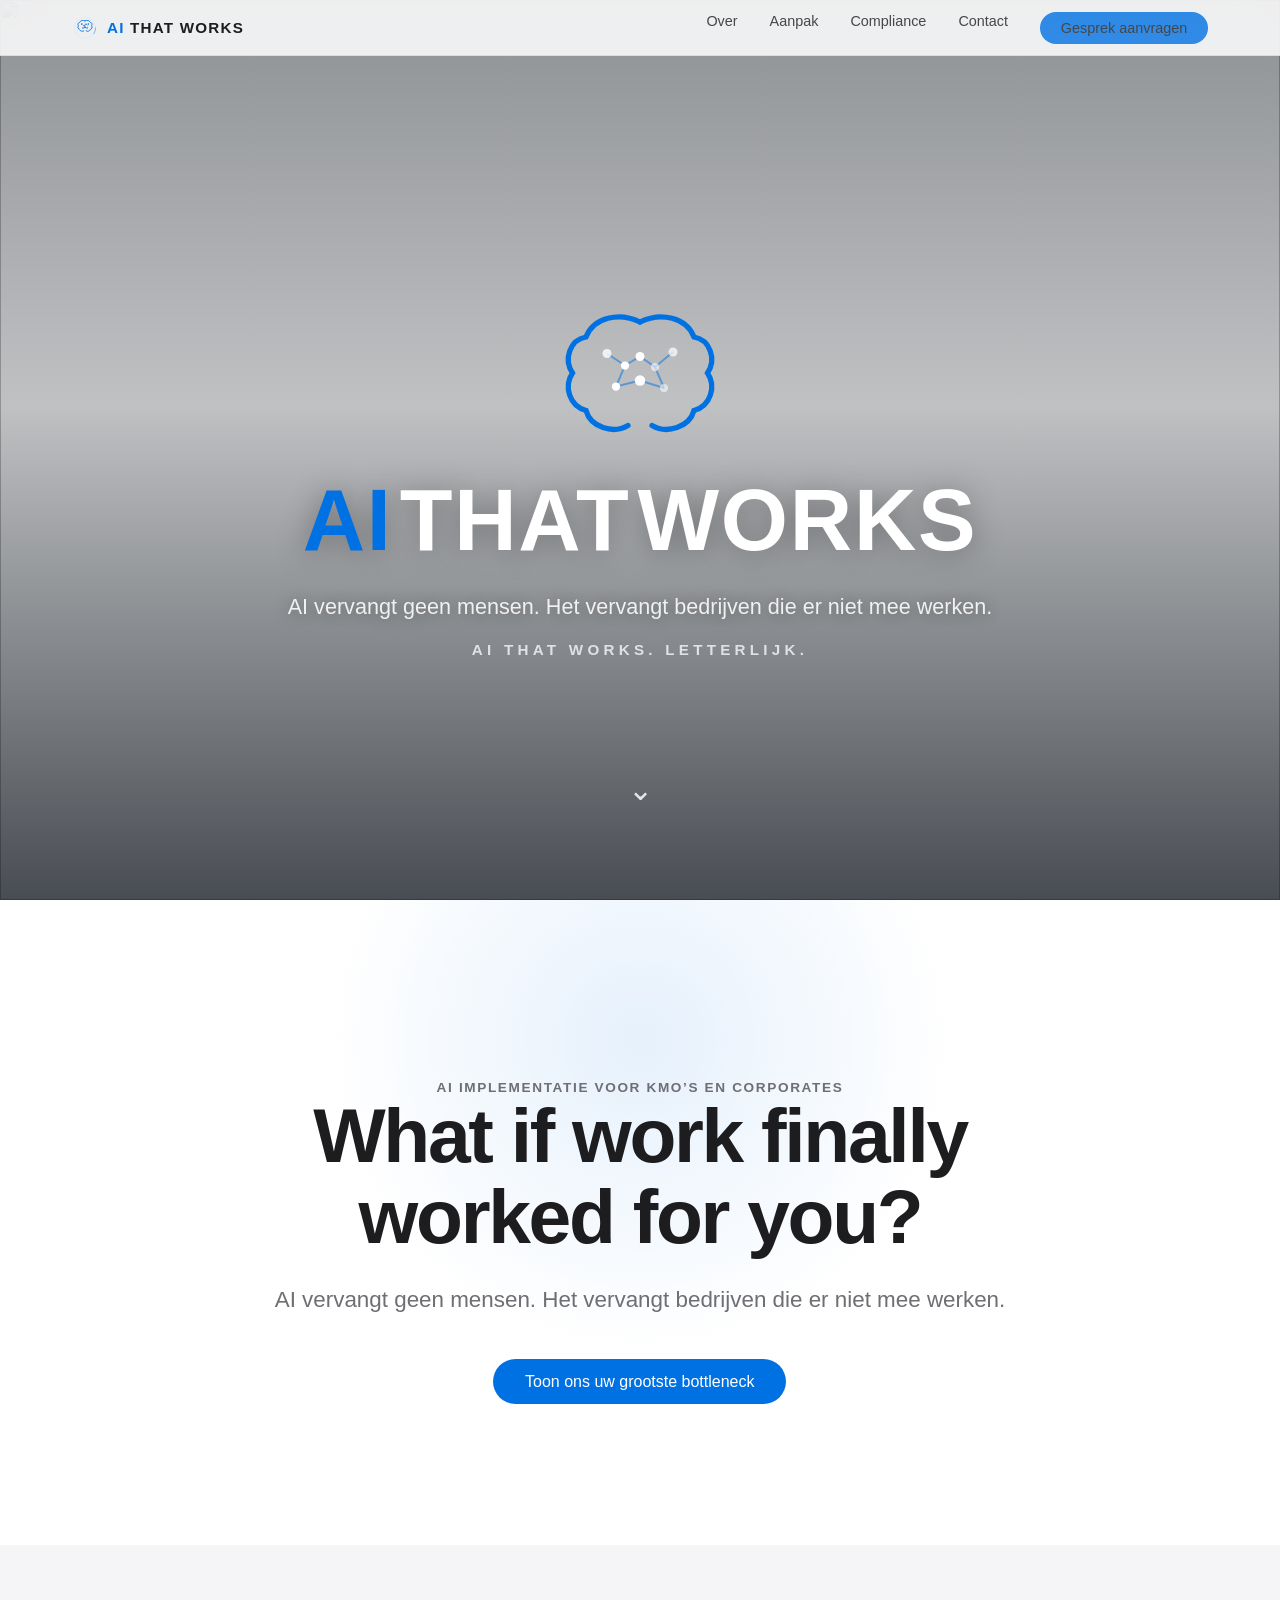
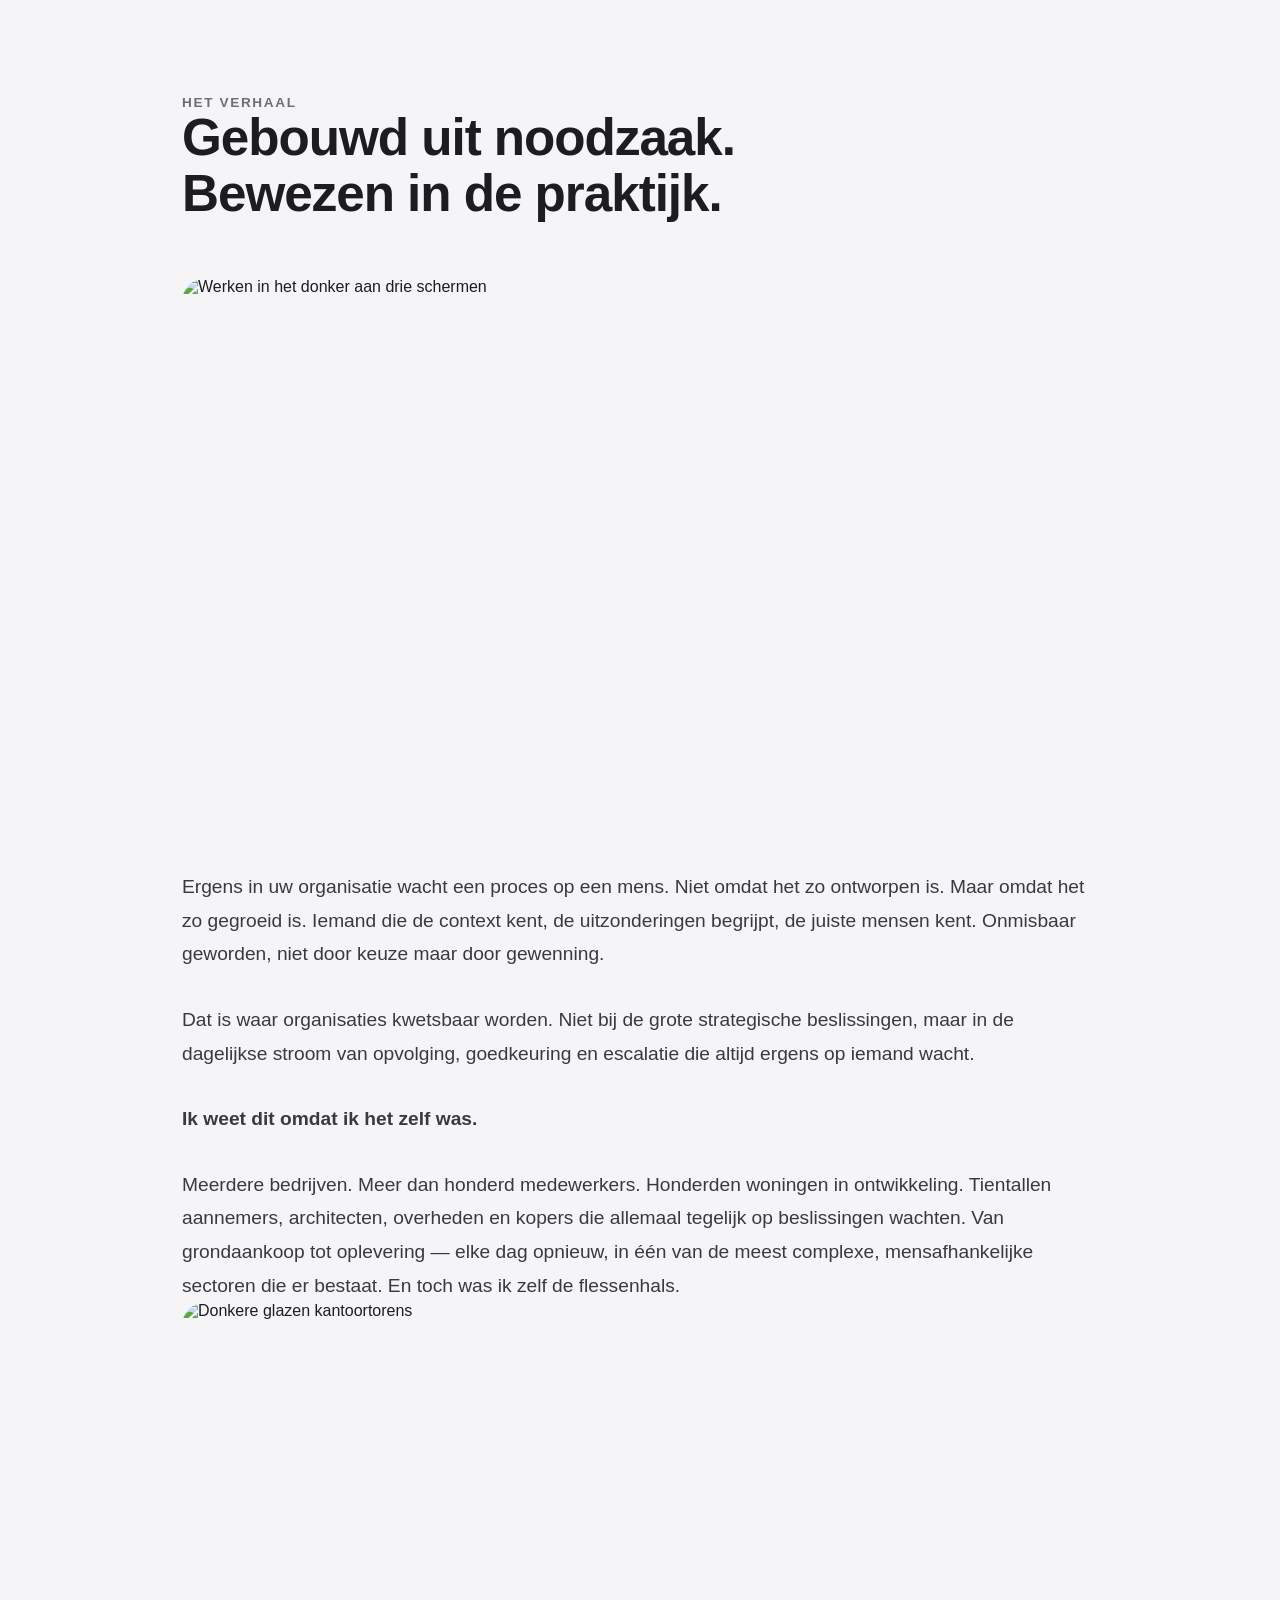
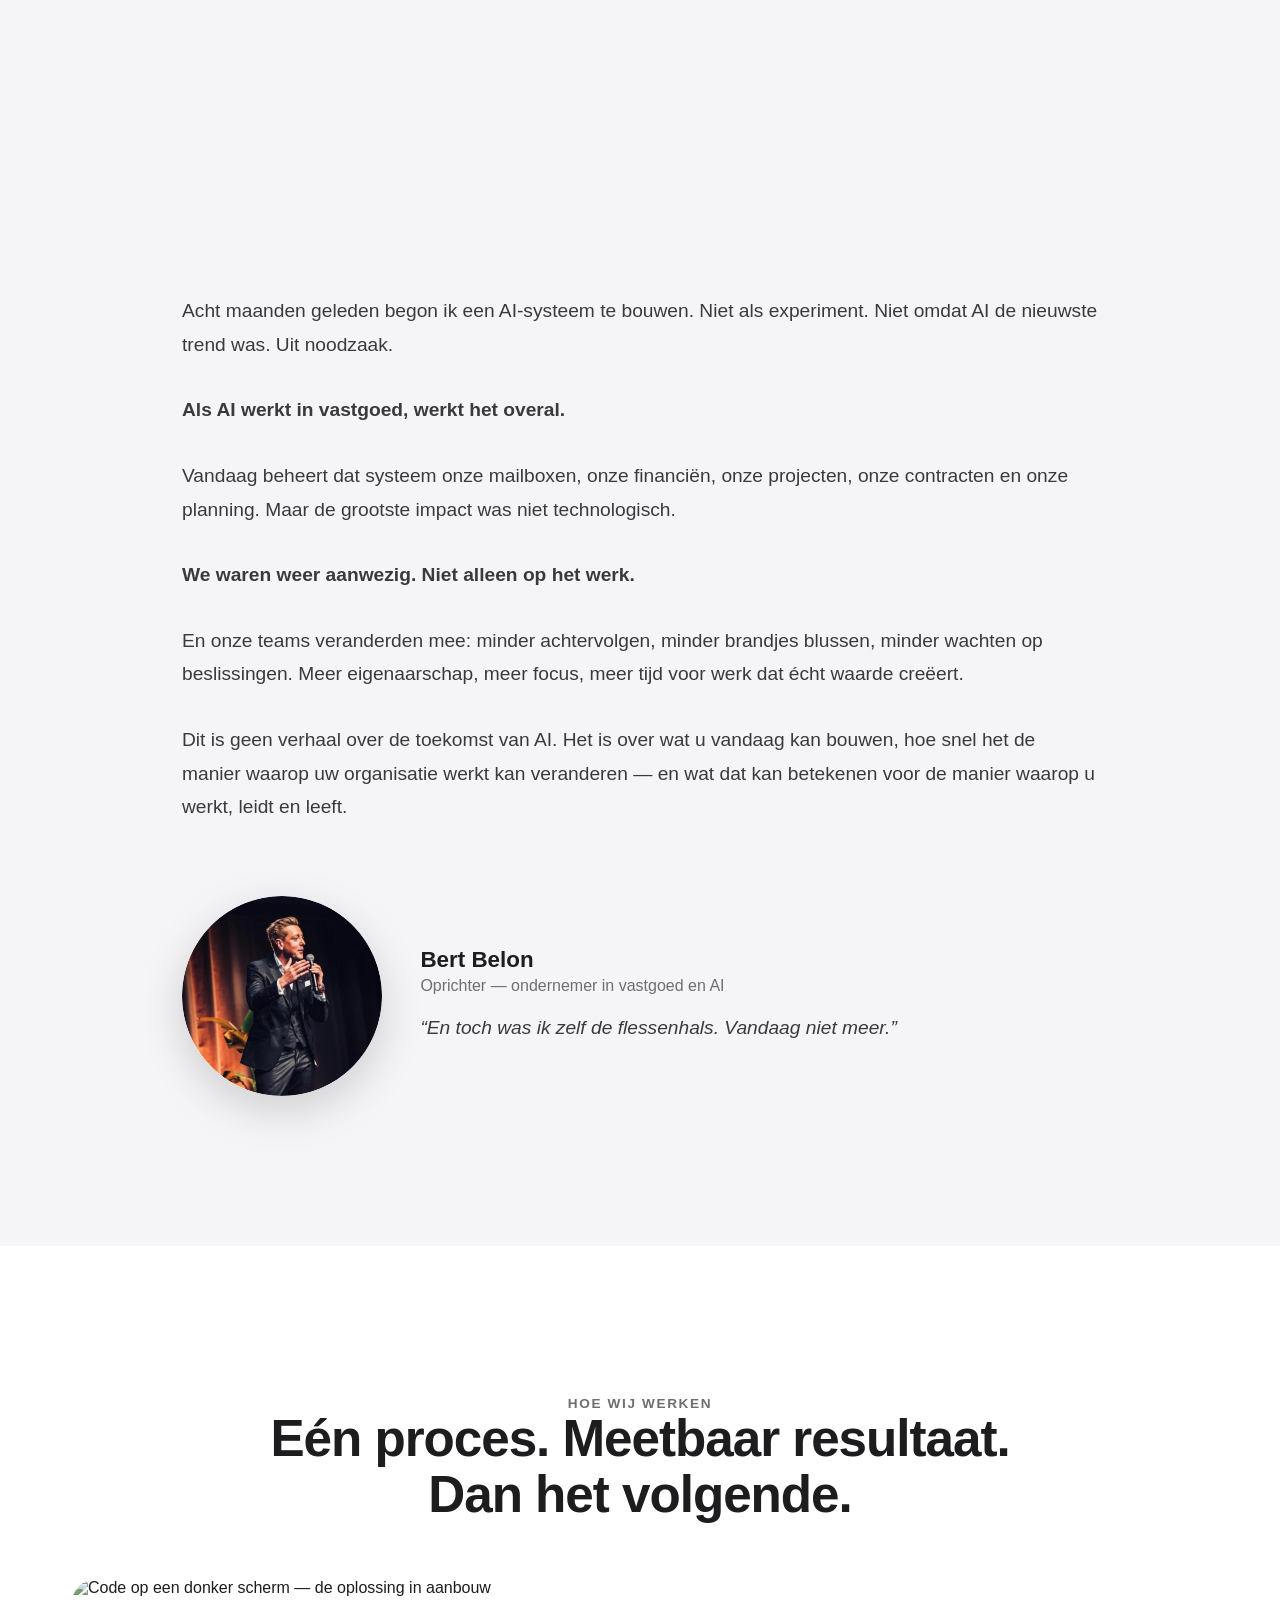
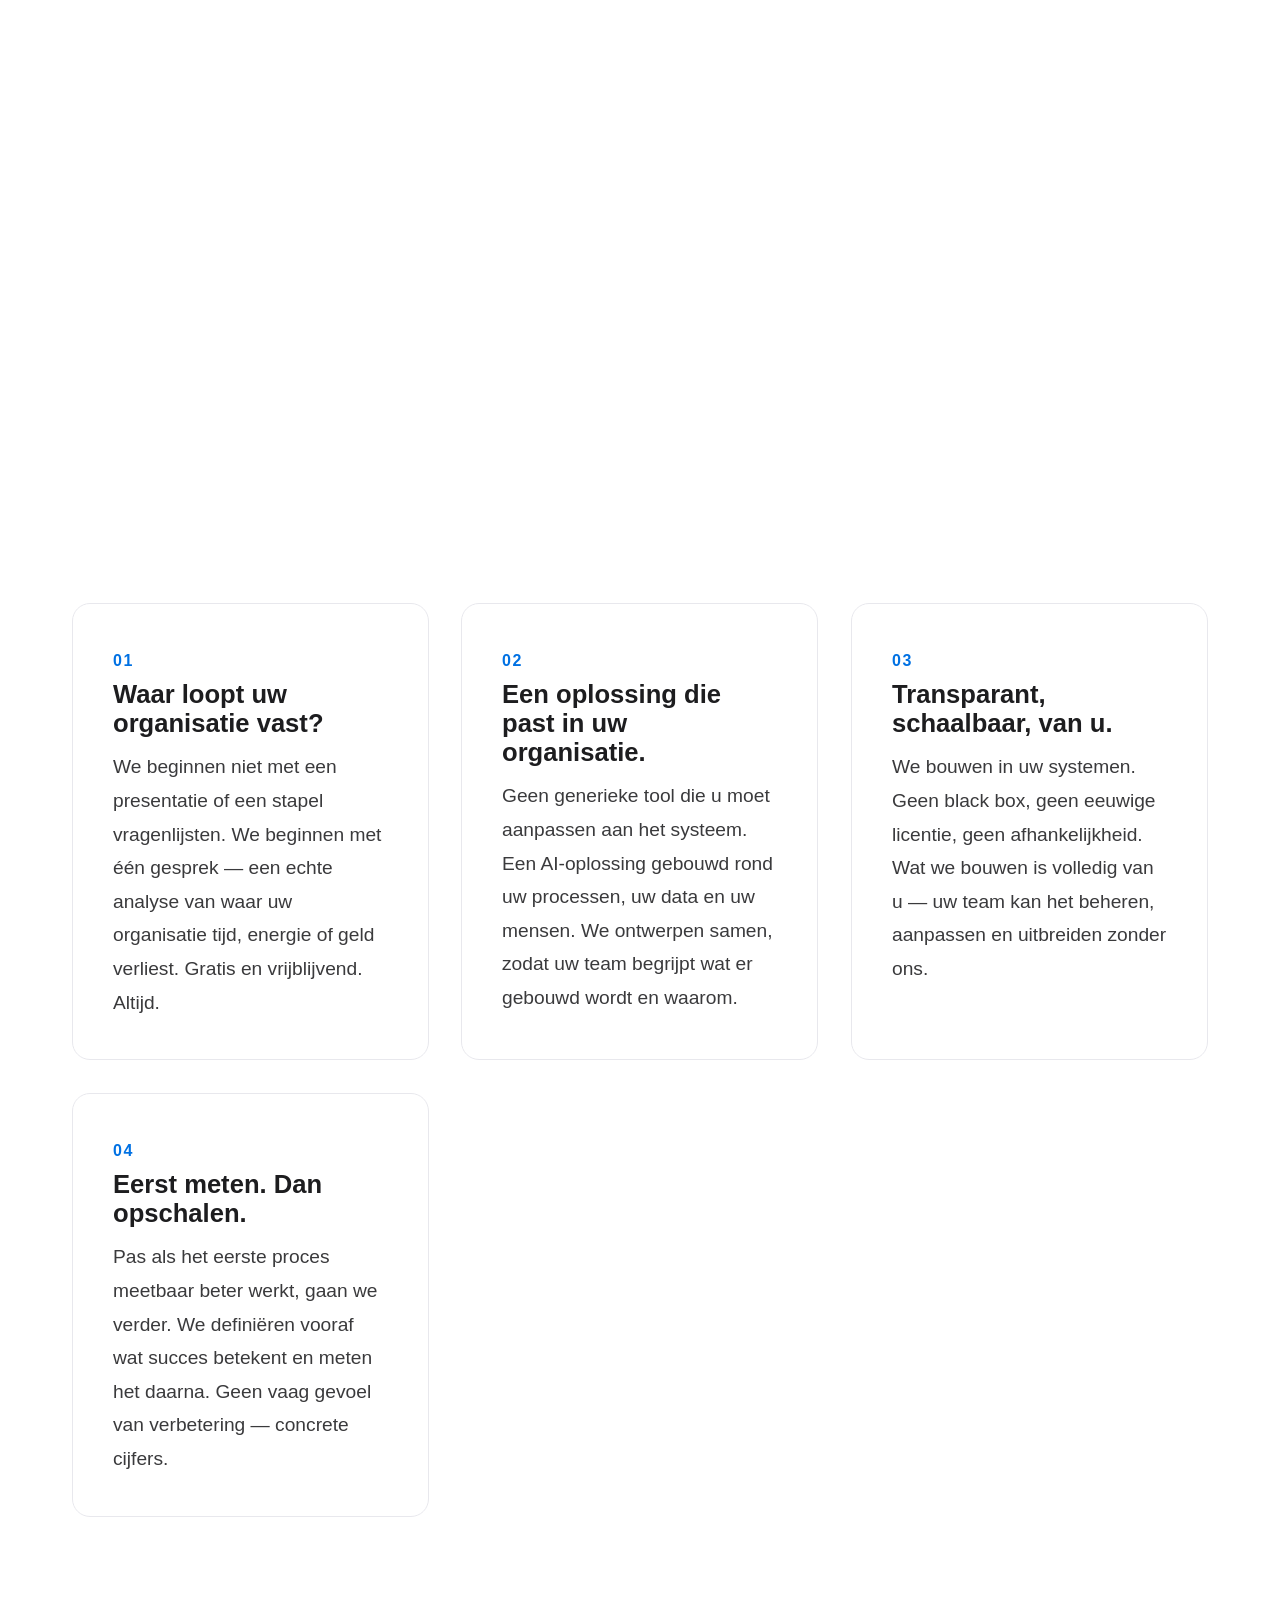
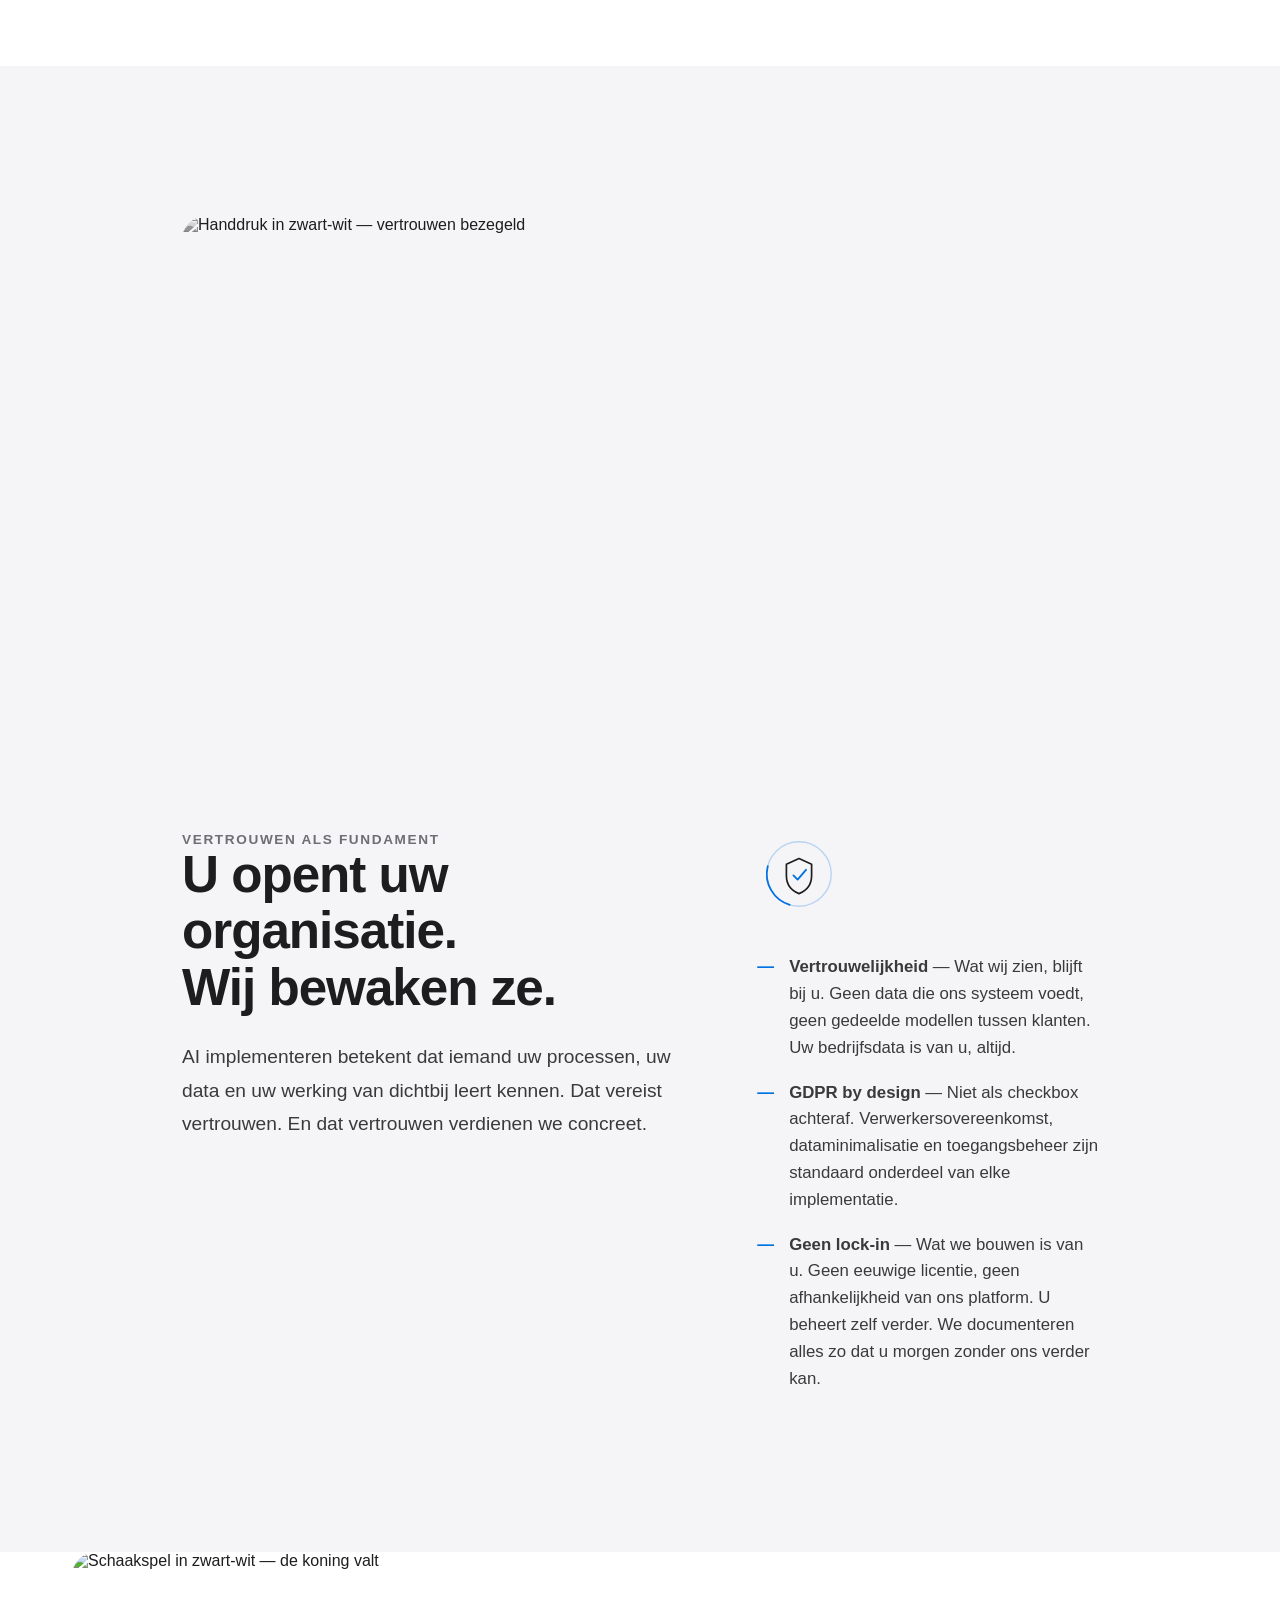
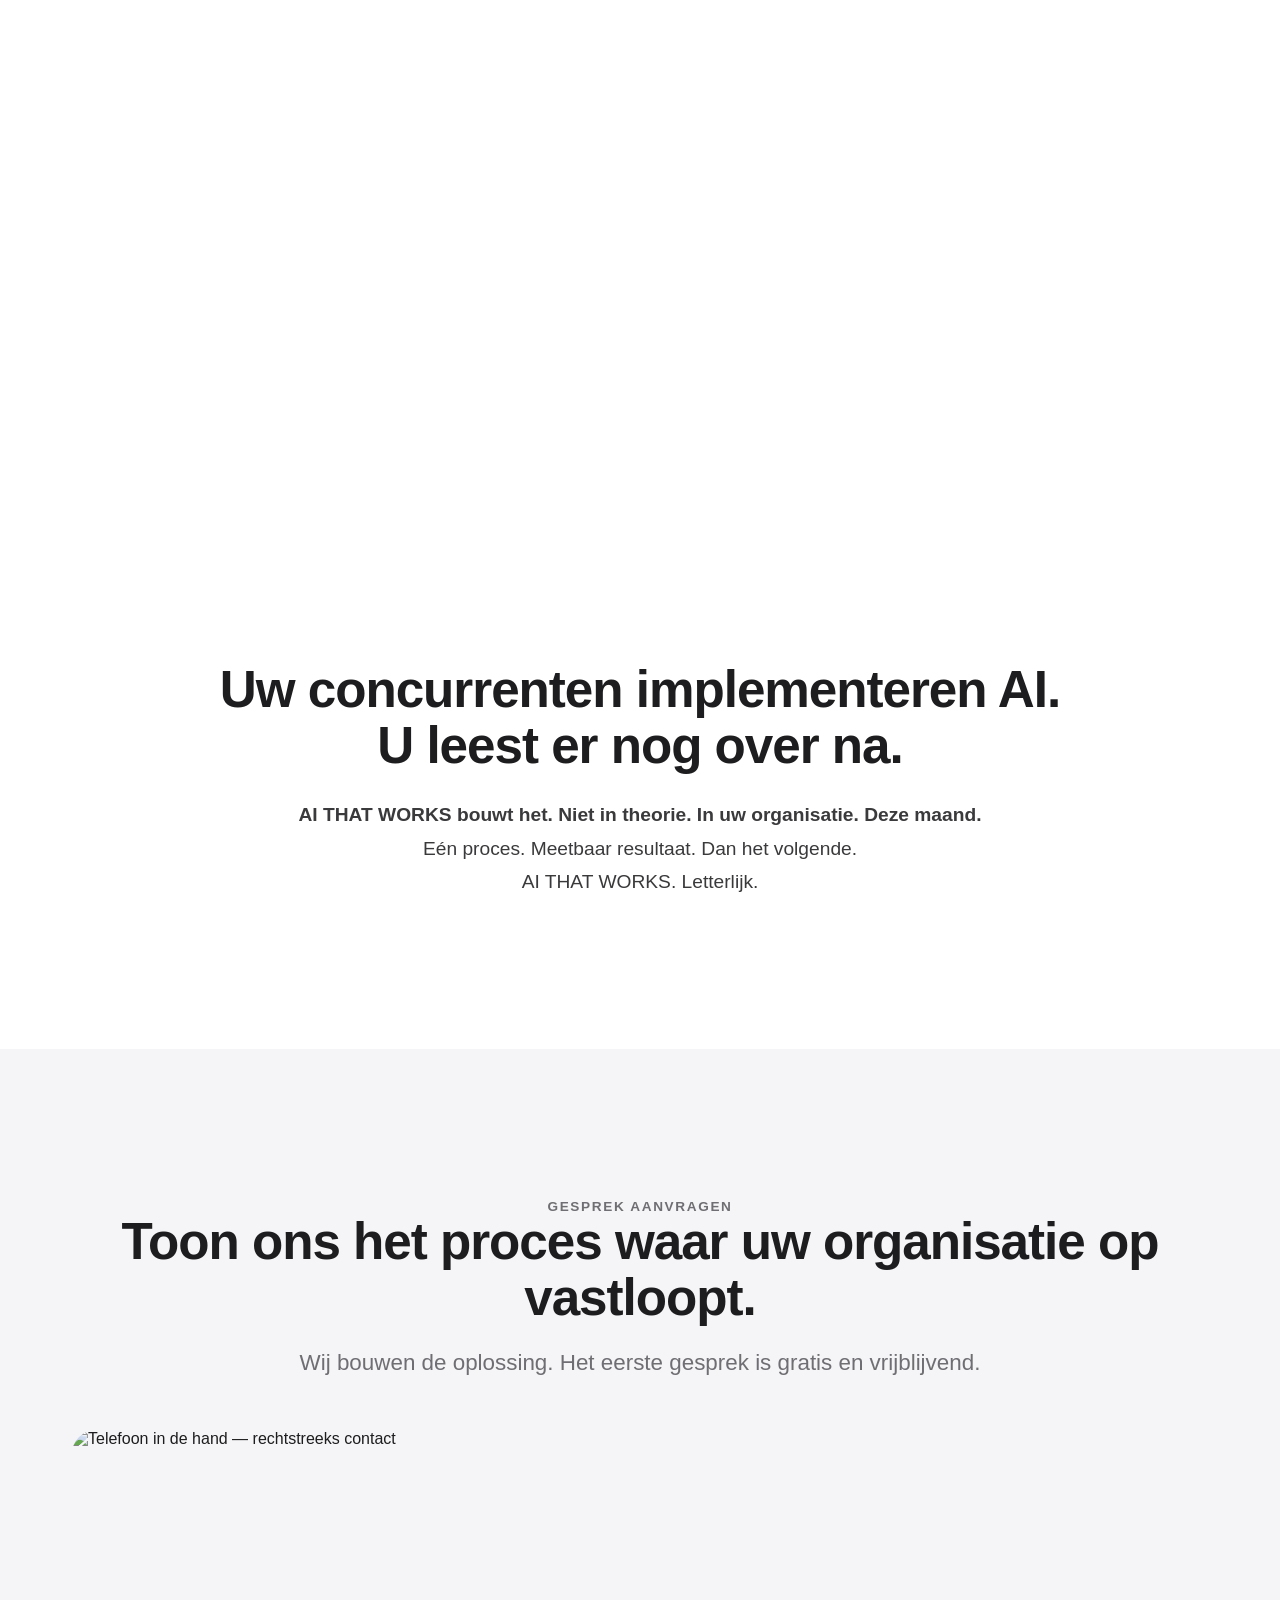
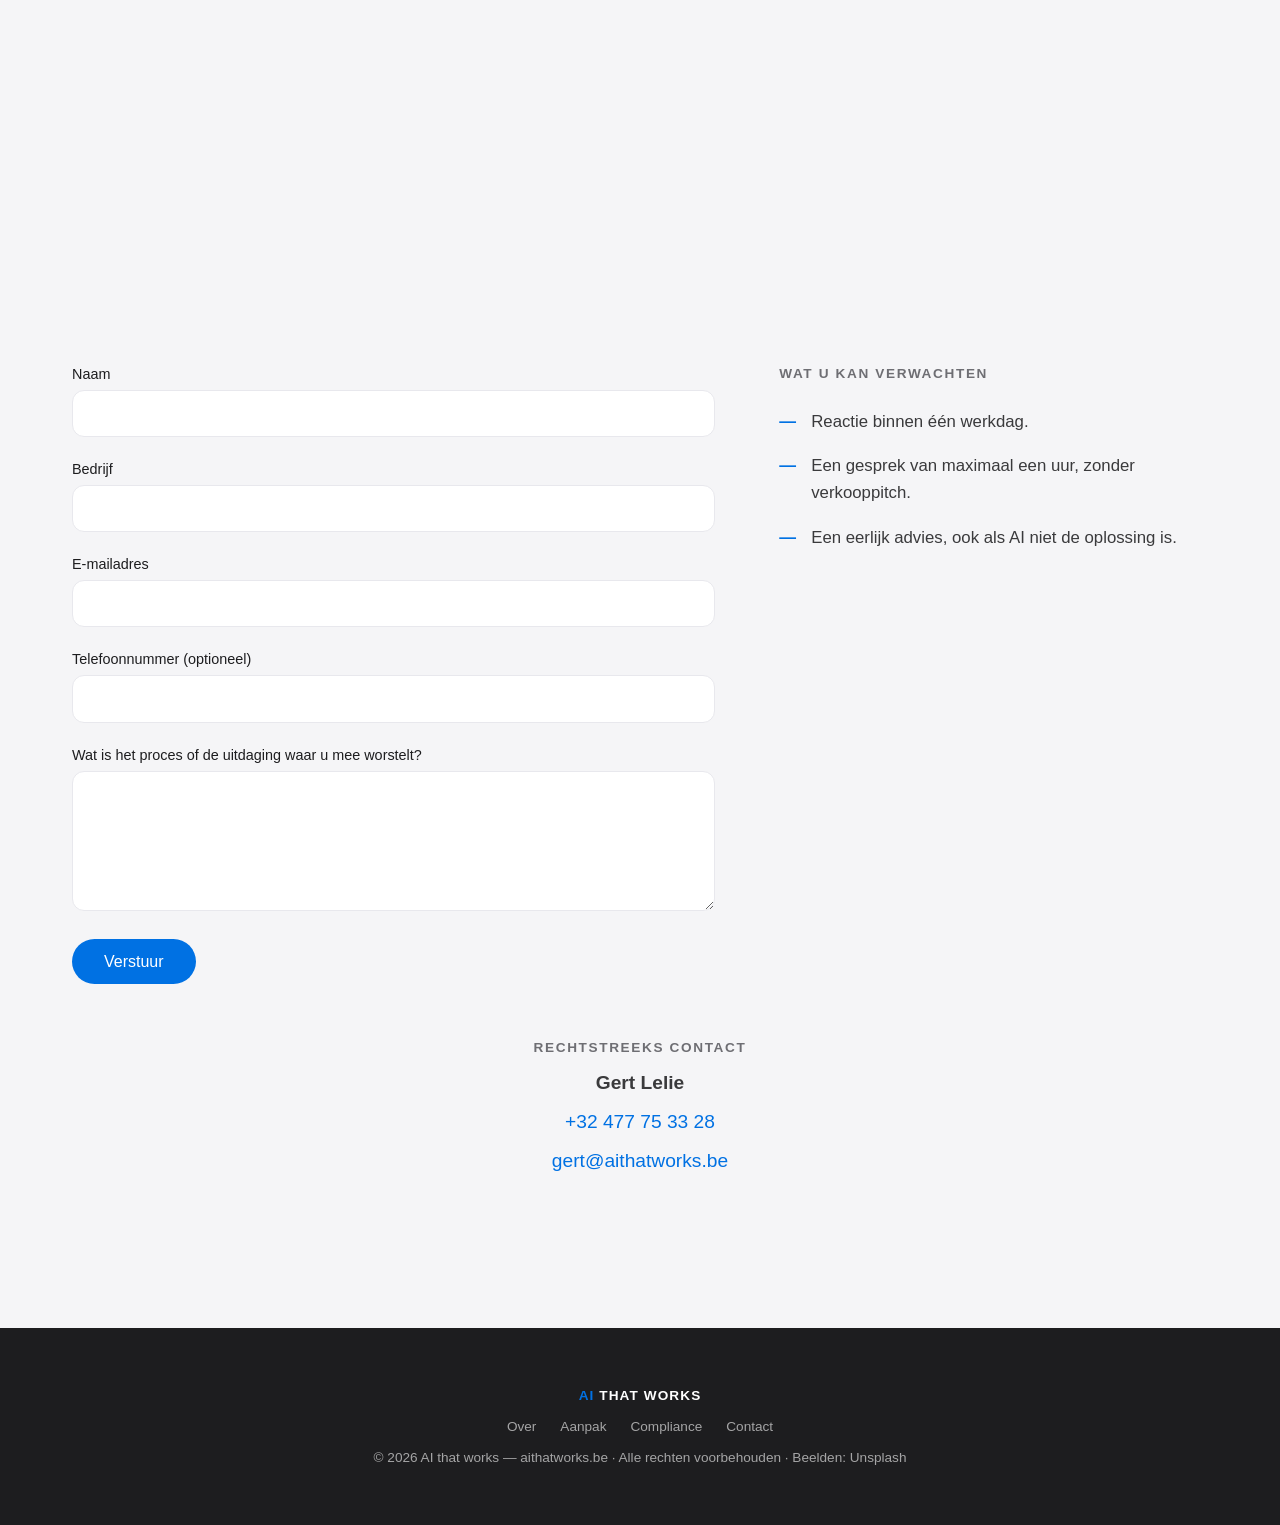
==== commit 6564055d: "over ons: Bert Belon met portret" ====
--- a/ai-works.html
+++ b/ai-works.html
@@ -214,6 +214,14 @@
     <p class="fade-up mt-2"><b>We waren weer aanwezig. Niet alleen op het werk.</b></p>
     <p class="fade-up mt-2">En onze teams veranderden mee: minder achtervolgen, minder brandjes blussen, minder wachten op beslissingen. Meer eigenaarschap, meer focus, meer tijd voor werk dat &eacute;cht waarde cre&euml;ert.</p>
     <p class="fade-up mt-2">Dit is geen verhaal over de toekomst van AI. Het is over wat u vandaag kan bouwen, hoe snel het de manier waarop uw organisatie werkt kan veranderen &mdash; en wat dat kan betekenen voor de manier waarop u werkt, leidt en leeft.</p>
+    <div class="fade-up" style="margin-top:4.5rem;display:flex;align-items:center;gap:2.4rem;flex-wrap:wrap">
+      <img src="bert.jpg" alt="Bert Belon" style="width:clamp(140px,20vw,200px);height:auto;border-radius:50%;box-shadow:0 14px 44px rgba(0,0,0,.16);flex:none">
+      <div style="min-width:230px;flex:1">
+        <div style="font-weight:700;font-size:1.4rem;color:#1d1d1f">Bert Belon</div>
+        <div style="color:#6e6e73;margin-top:.25rem">Oprichter &mdash; ondernemer in vastgoed en AI</div>
+        <p style="margin-top:1rem;font-style:italic">&ldquo;En toch was ik zelf de flessenhals. Vandaag niet meer.&rdquo;</p>
+      </div>
+    </div>
   </div>
 </section>
 
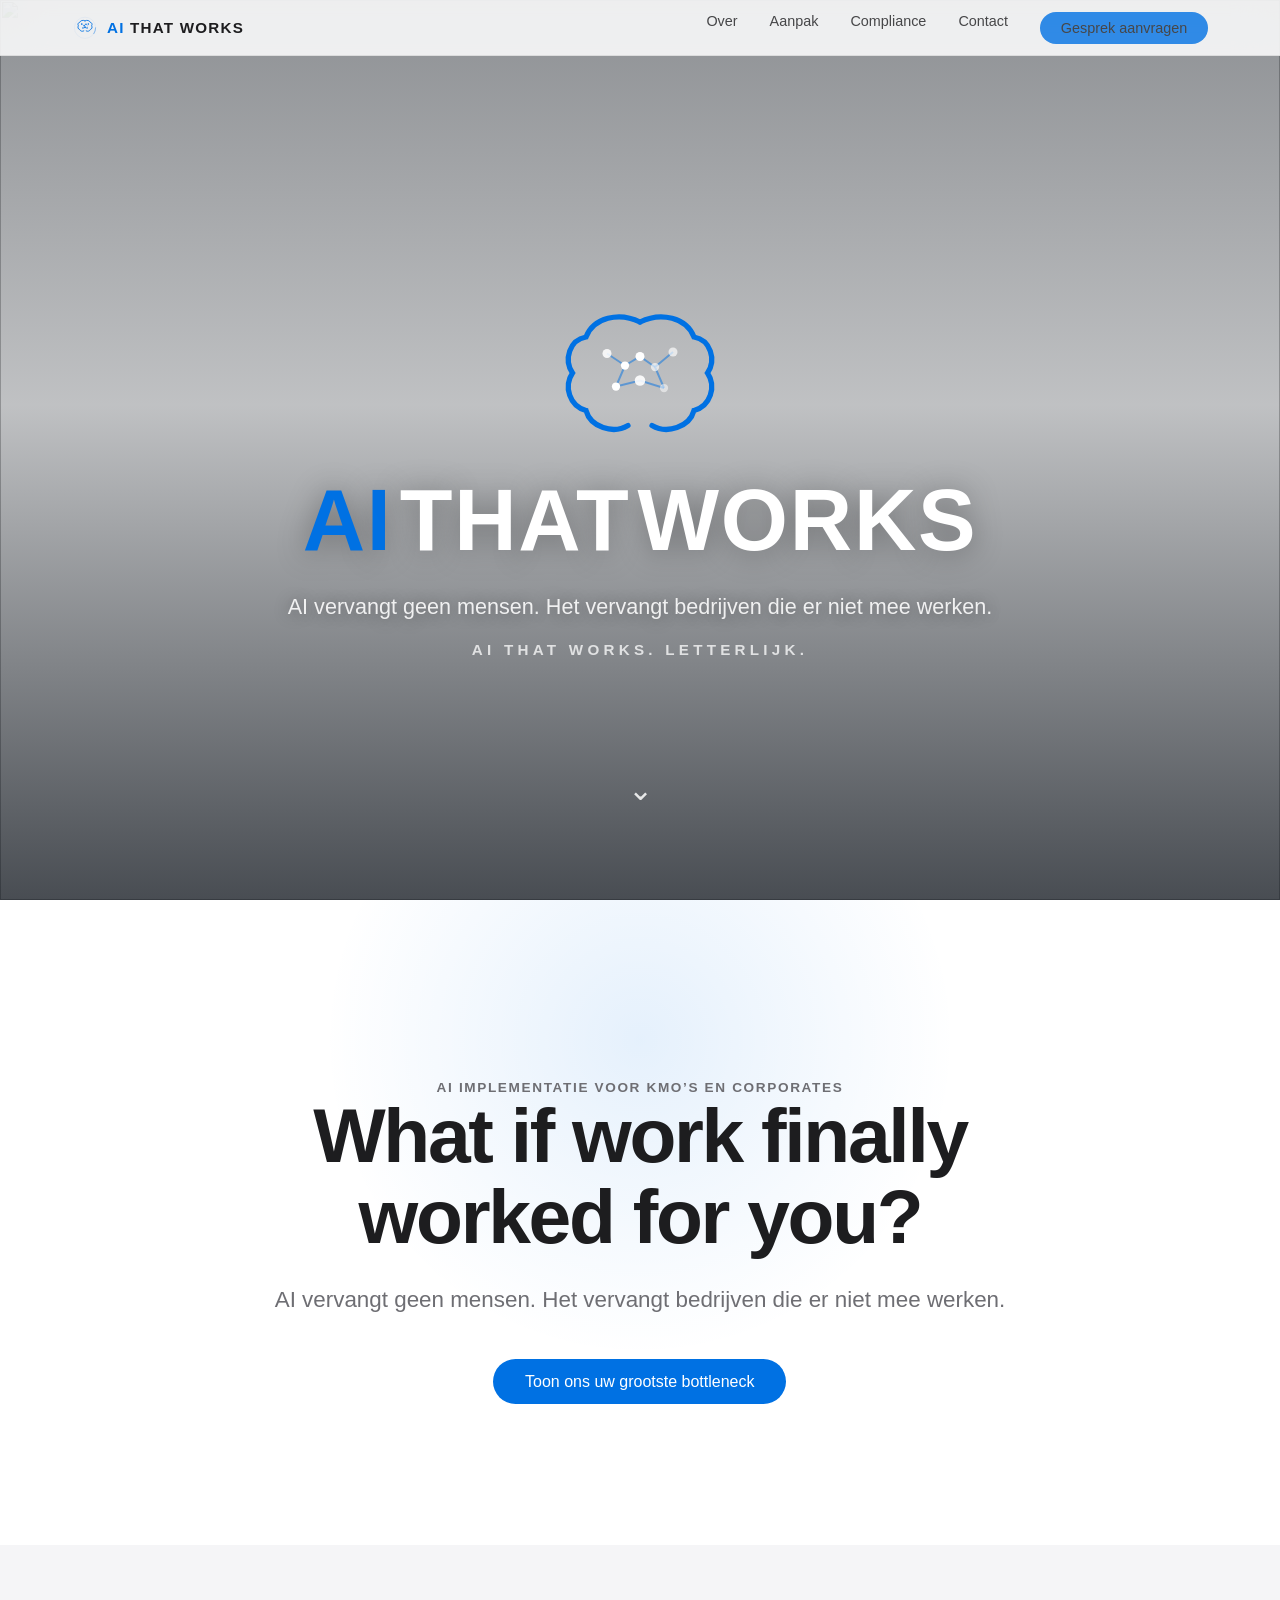
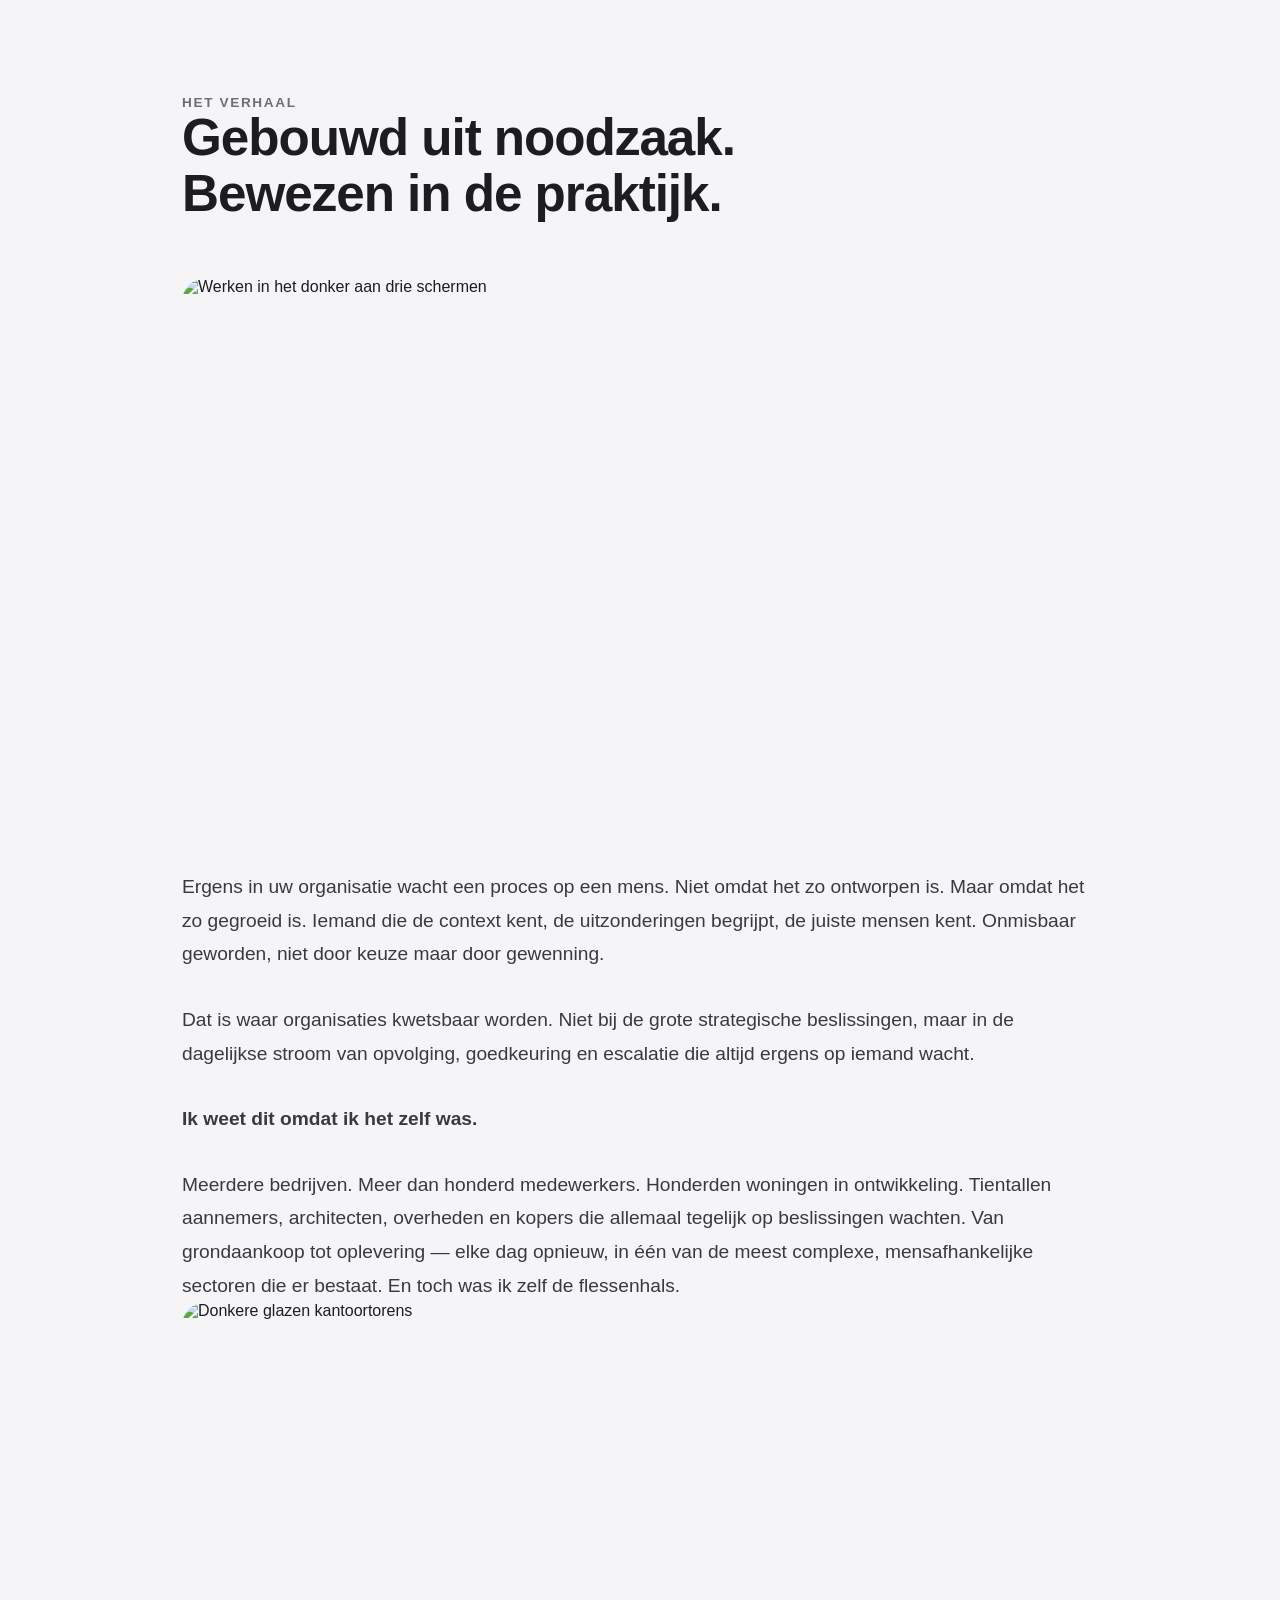
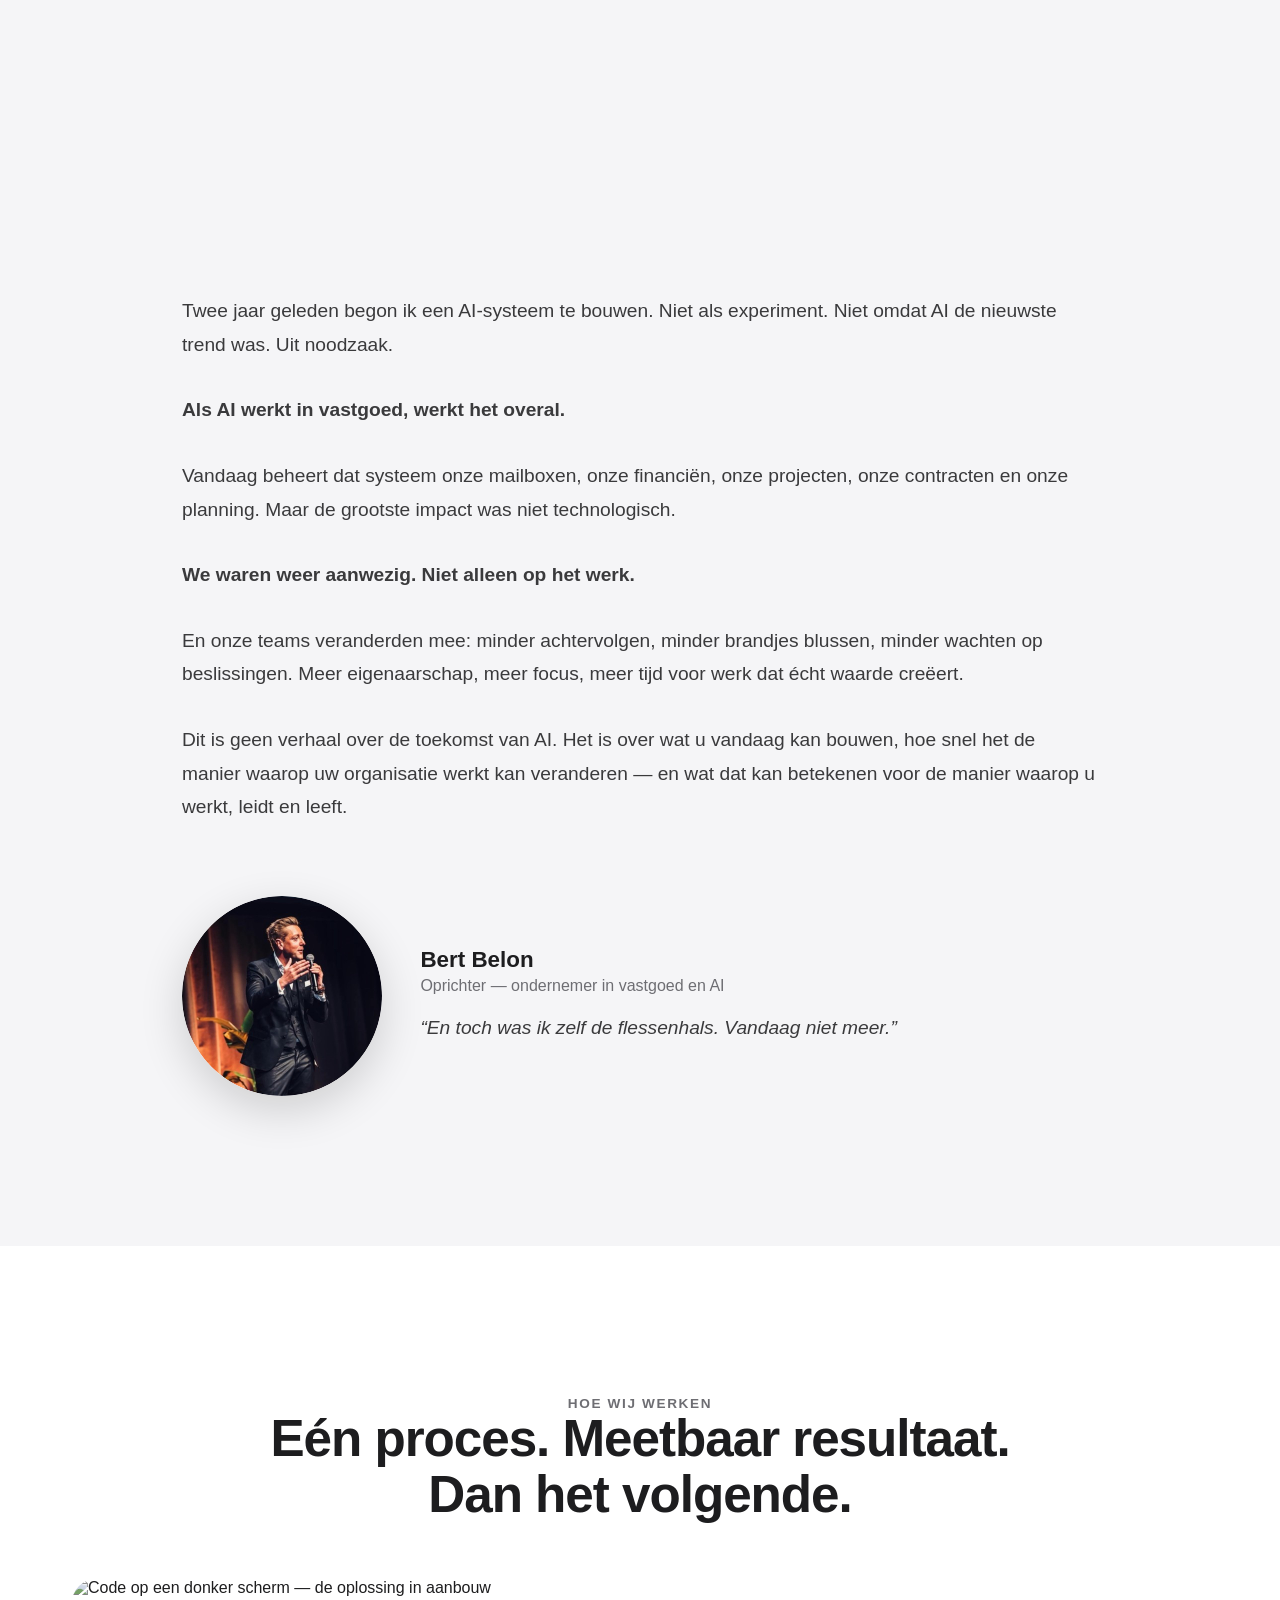
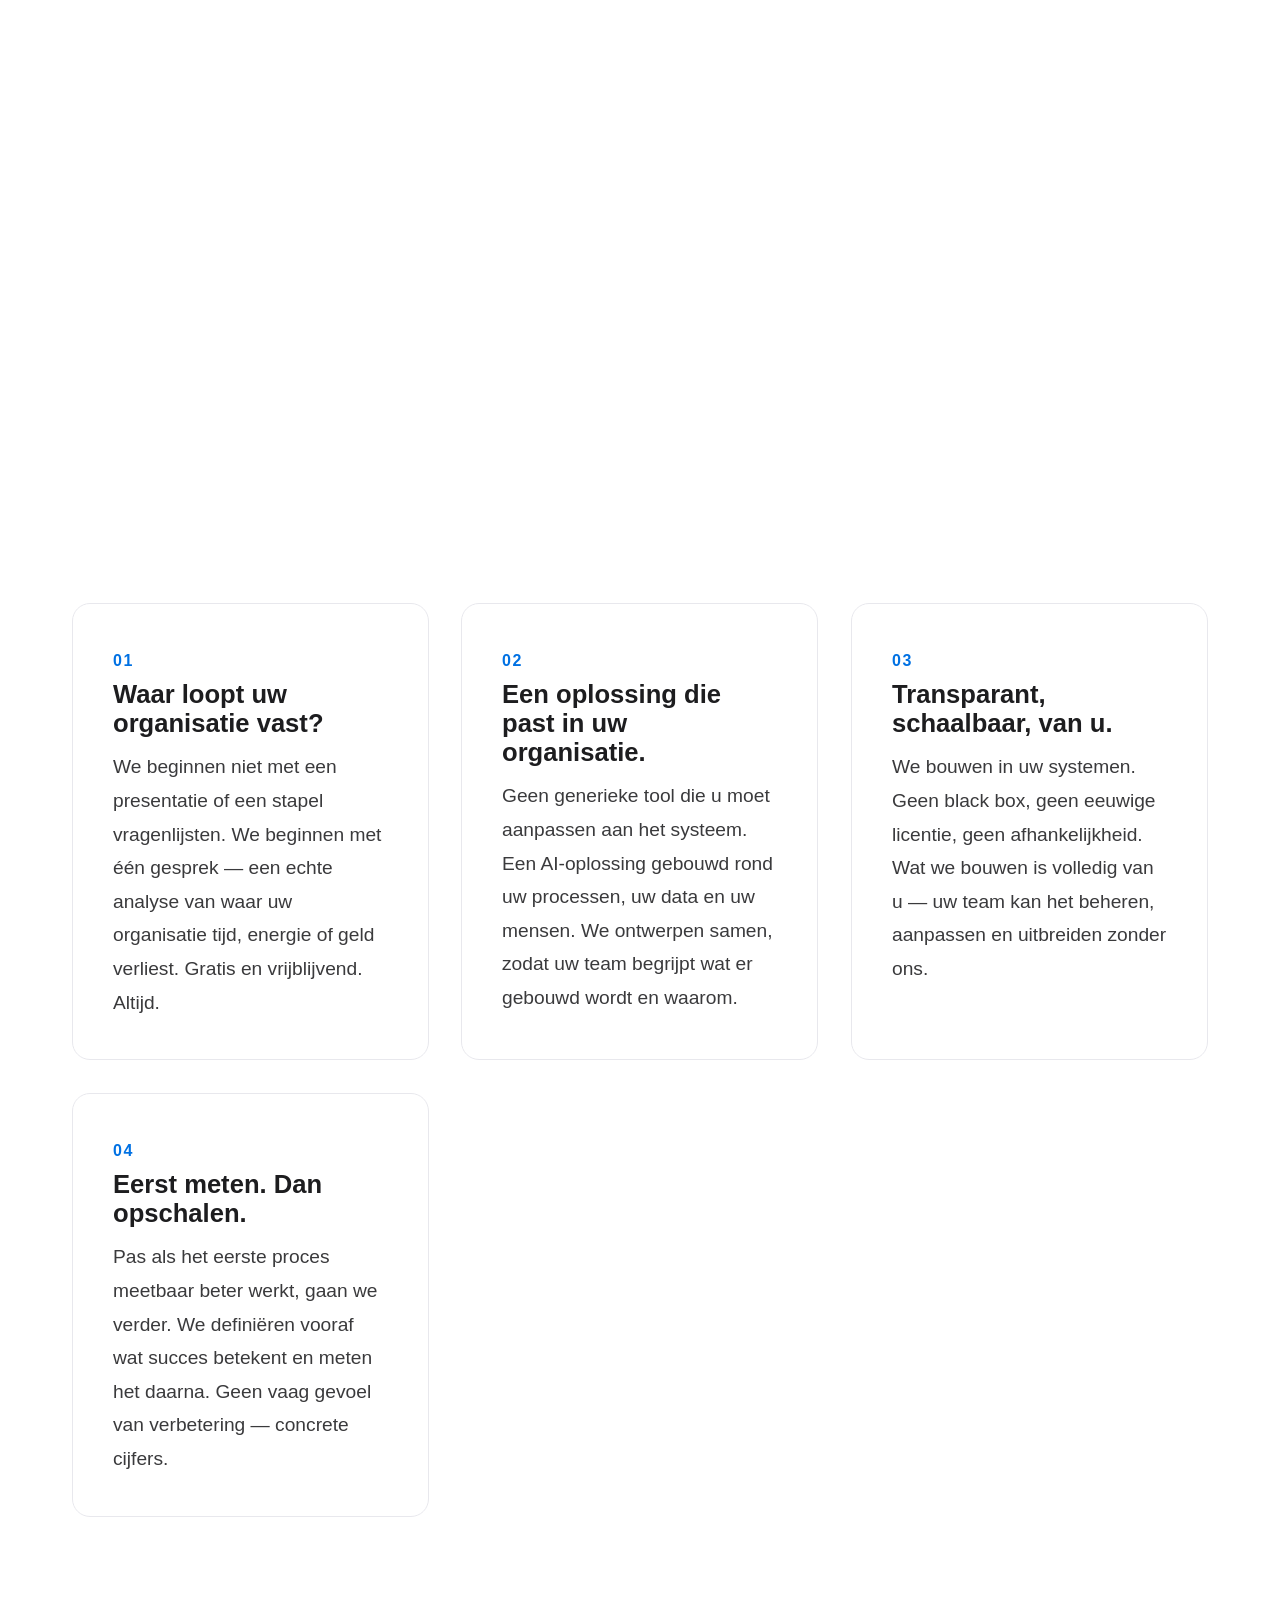
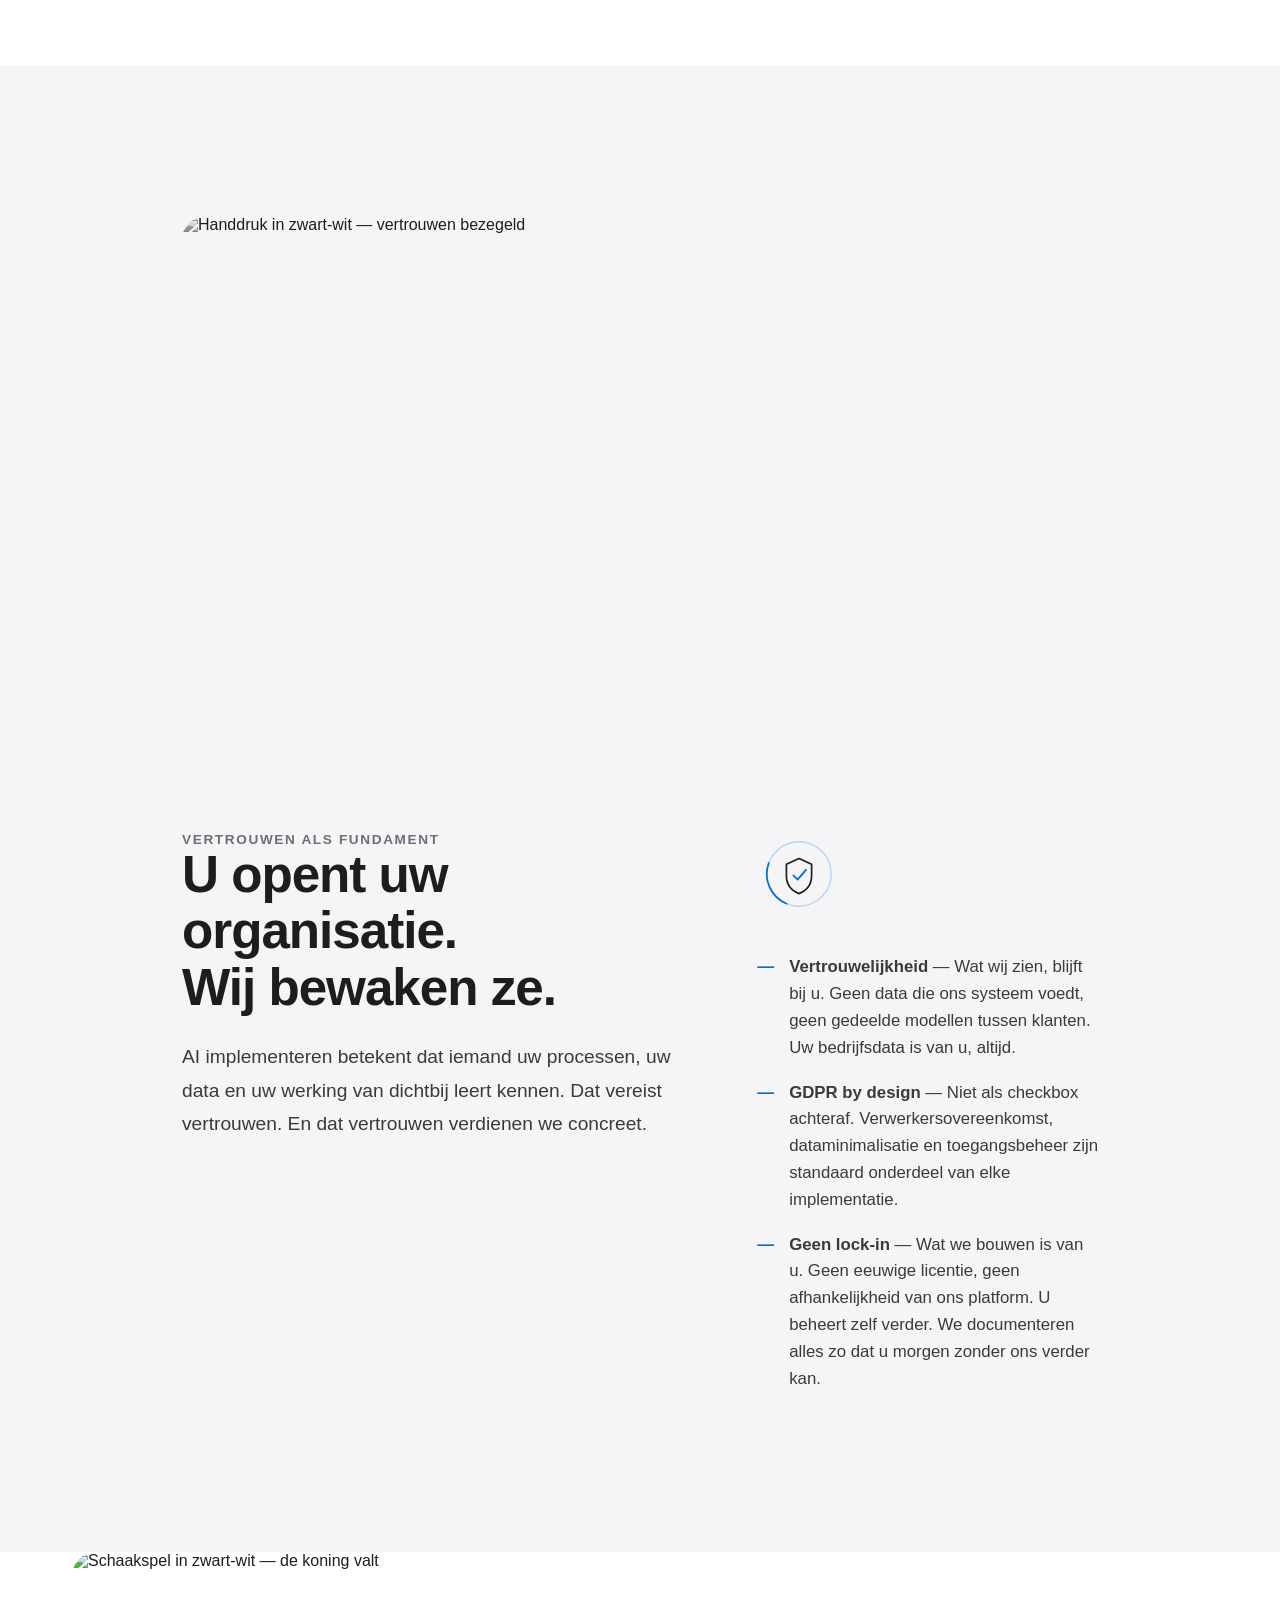
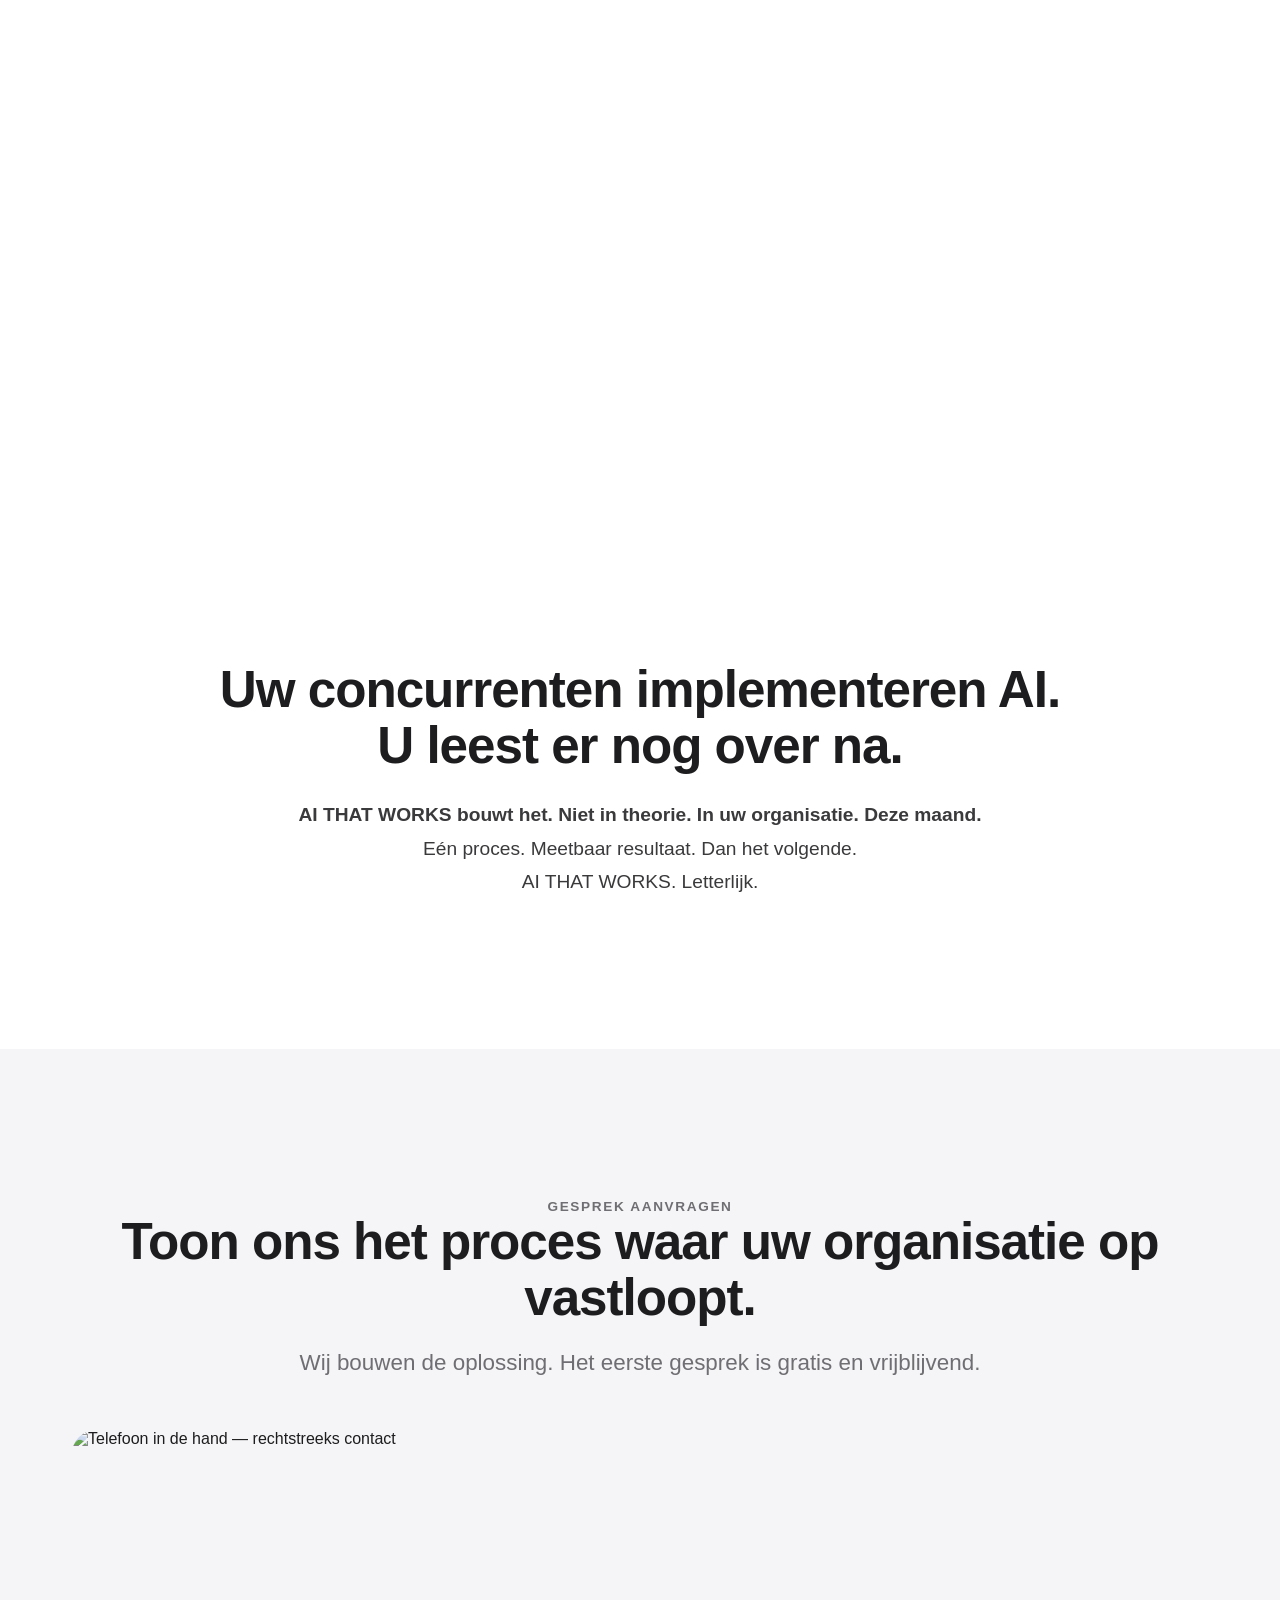
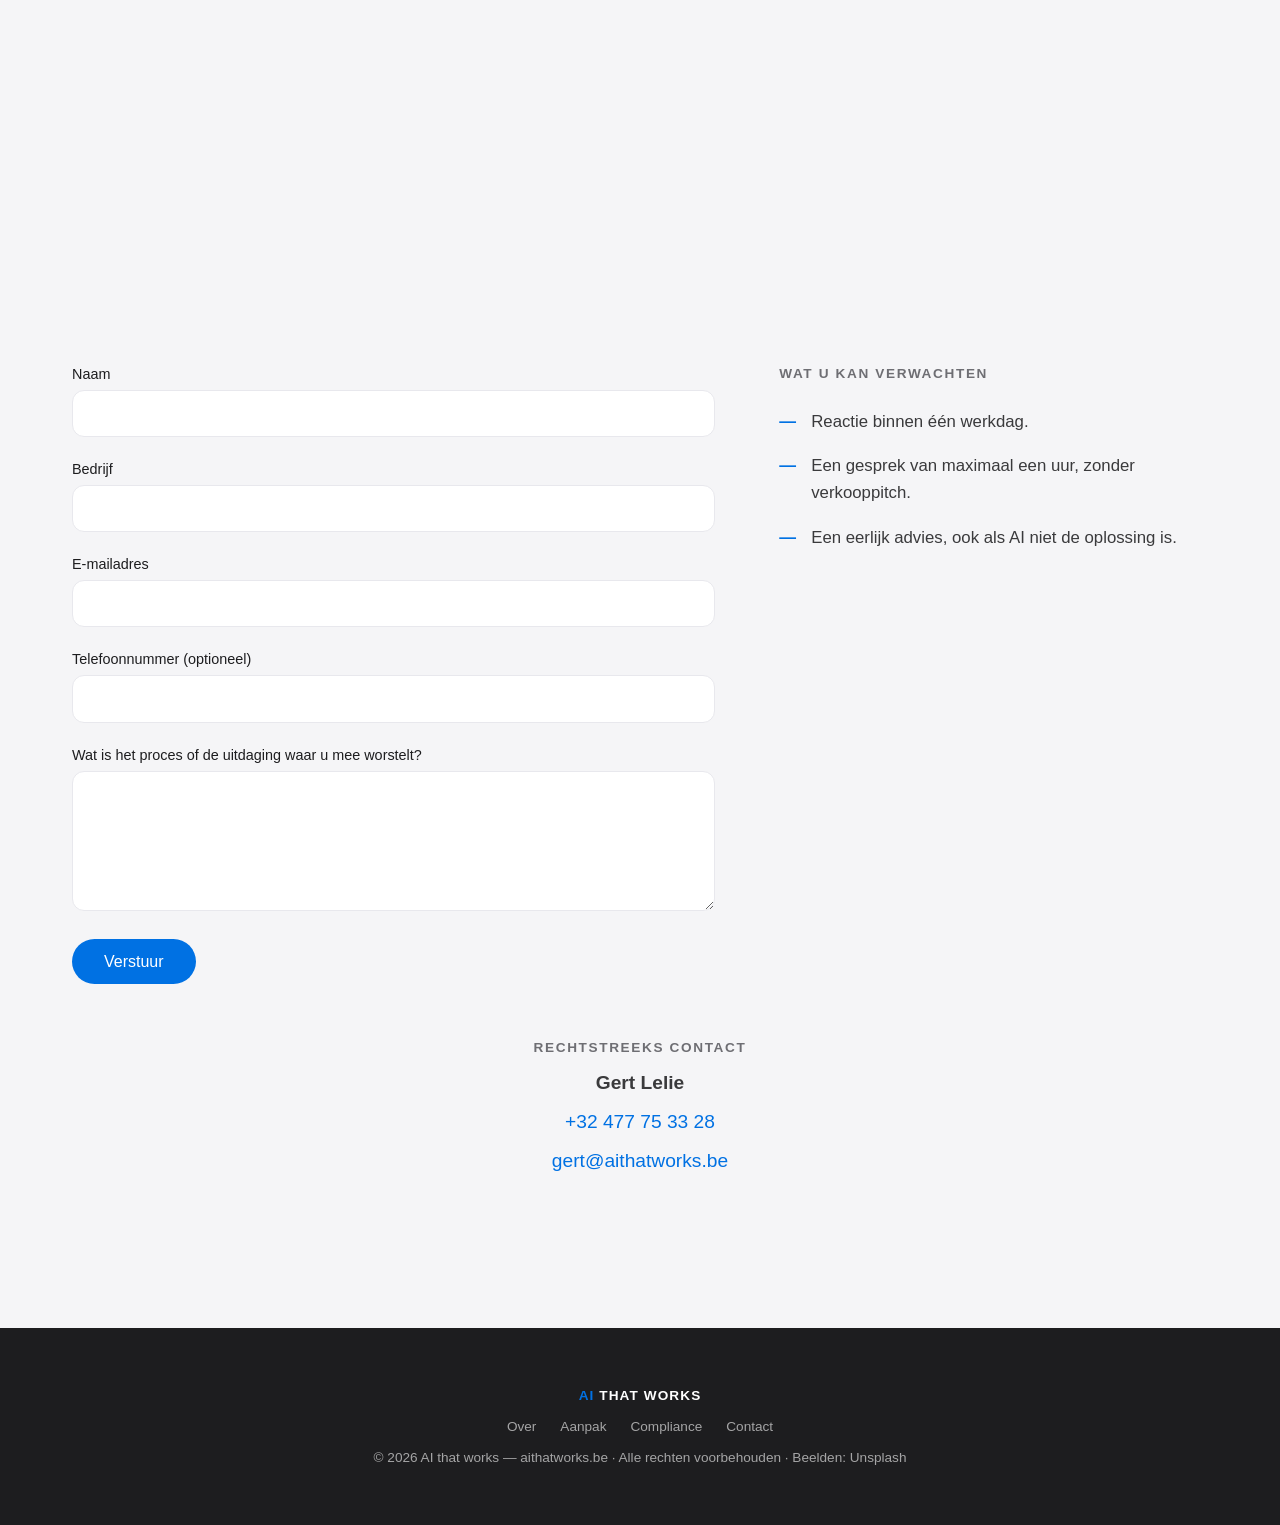
==== commit d6bc1c33: "acht maanden -> twee jaar" ====
--- a/ai-works.html
+++ b/ai-works.html
@@ -208,7 +208,7 @@
     <p class="fade-up mt-2"><b>Ik weet dit omdat ik het zelf was.</b></p>
     <p class="fade-up mt-2">Meerdere bedrijven. Meer dan honderd medewerkers. Honderden woningen in ontwikkeling. Tientallen aannemers, architecten, overheden en kopers die allemaal tegelijk op beslissingen wachten. Van grondaankoop tot oplevering &mdash; elke dag opnieuw, in &eacute;&eacute;n van de meest complexe, mensafhankelijke sectoren die er bestaat. En toch was ik zelf de flessenhals.</p>
     <img class="fade-up" style="width:100%;height:clamp(280px,46vw,560px);object-fit:cover;border-radius:24px;display:block" loading="lazy" src="https://images.unsplash.com/photo-1486406146926-c627a92ad1ab?w=1800&q=75&fm=jpg&fit=crop" alt="Donkere glazen kantoortorens" style="width:100%;height:clamp(280px,46vw,560px);object-fit:cover;border-radius:24px;display:block;margin:3.5rem 0">
-    <p class="fade-up mt-2">Acht maanden geleden begon ik een AI-systeem te bouwen. Niet als experiment. Niet omdat AI de nieuwste trend was. Uit noodzaak.</p>
+    <p class="fade-up mt-2">Twee jaar geleden begon ik een AI-systeem te bouwen. Niet als experiment. Niet omdat AI de nieuwste trend was. Uit noodzaak.</p>
     <p class="fade-up mt-2"><b>Als AI werkt in vastgoed, werkt het overal.</b></p>
     <p class="fade-up mt-2">Vandaag beheert dat systeem onze mailboxen, onze financi&euml;n, onze projecten, onze contracten en onze planning. Maar de grootste impact was niet technologisch.</p>
     <p class="fade-up mt-2"><b>We waren weer aanwezig. Niet alleen op het werk.</b></p>
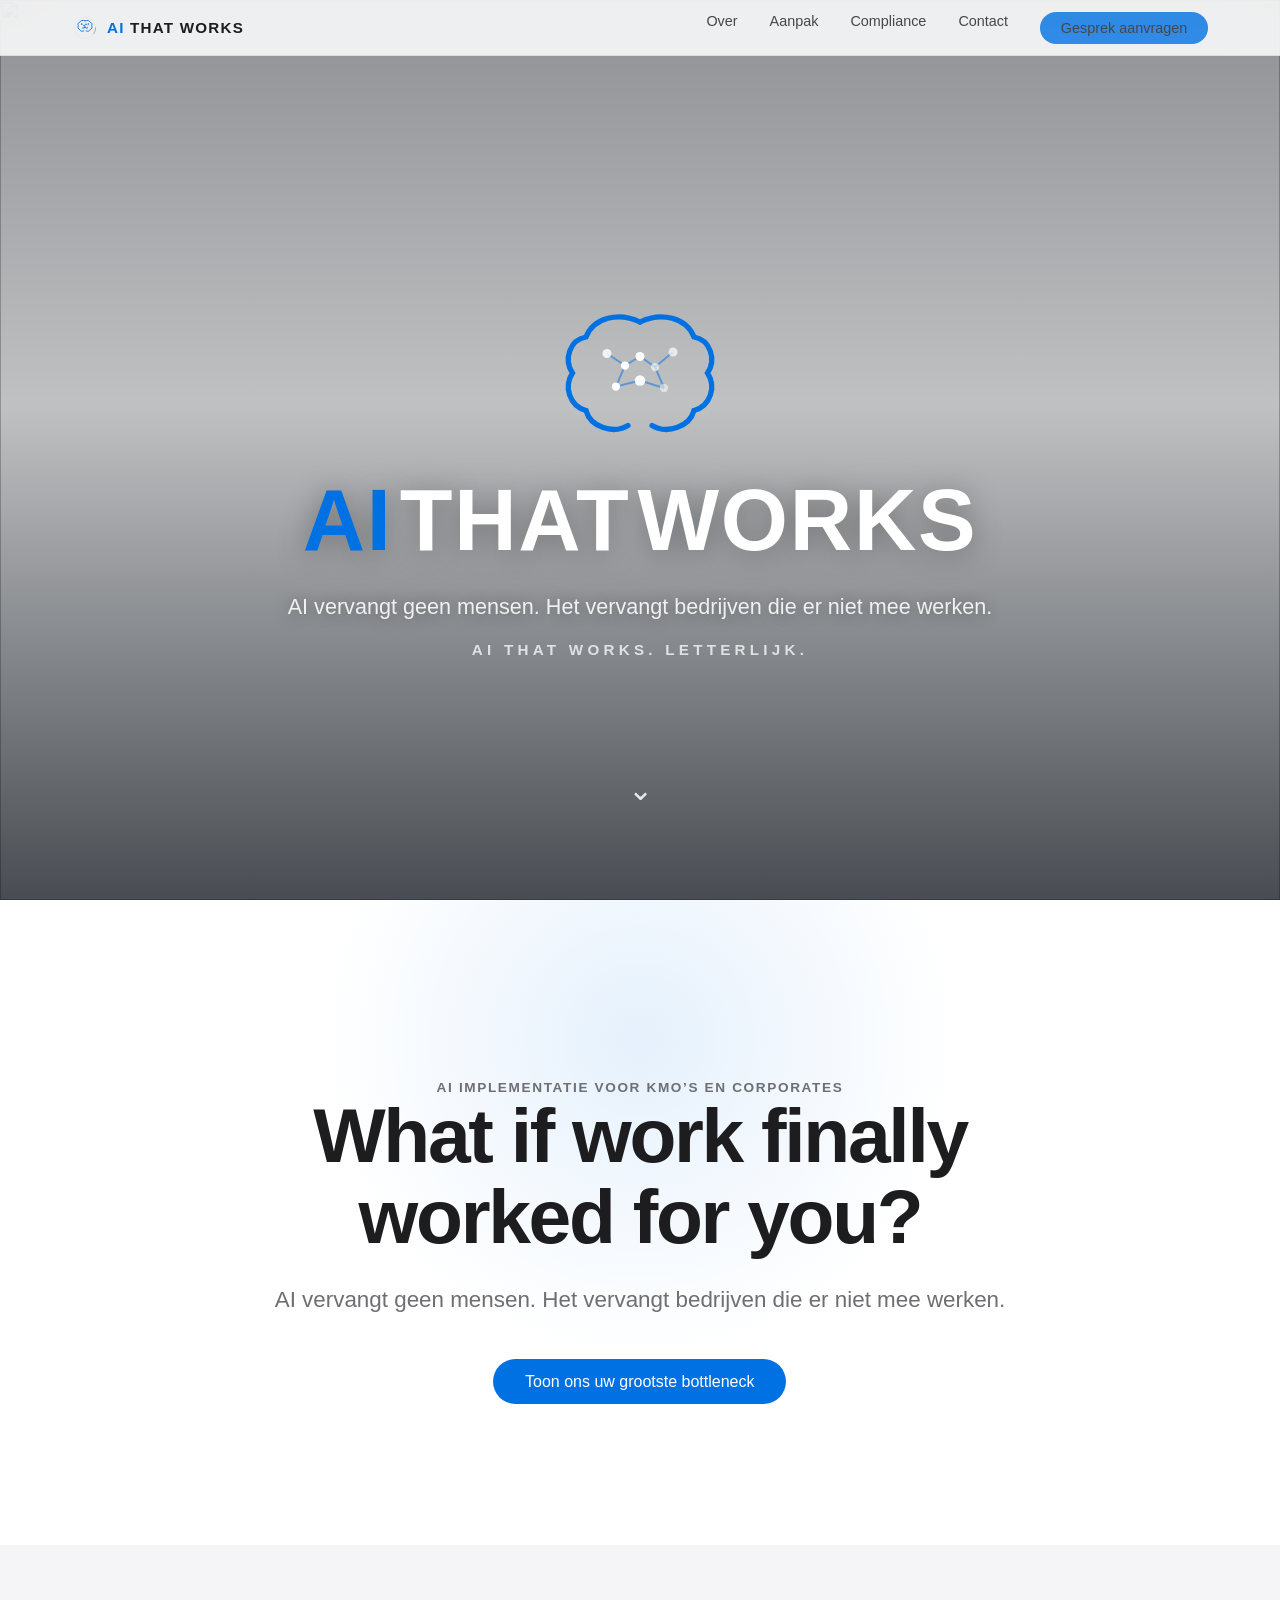
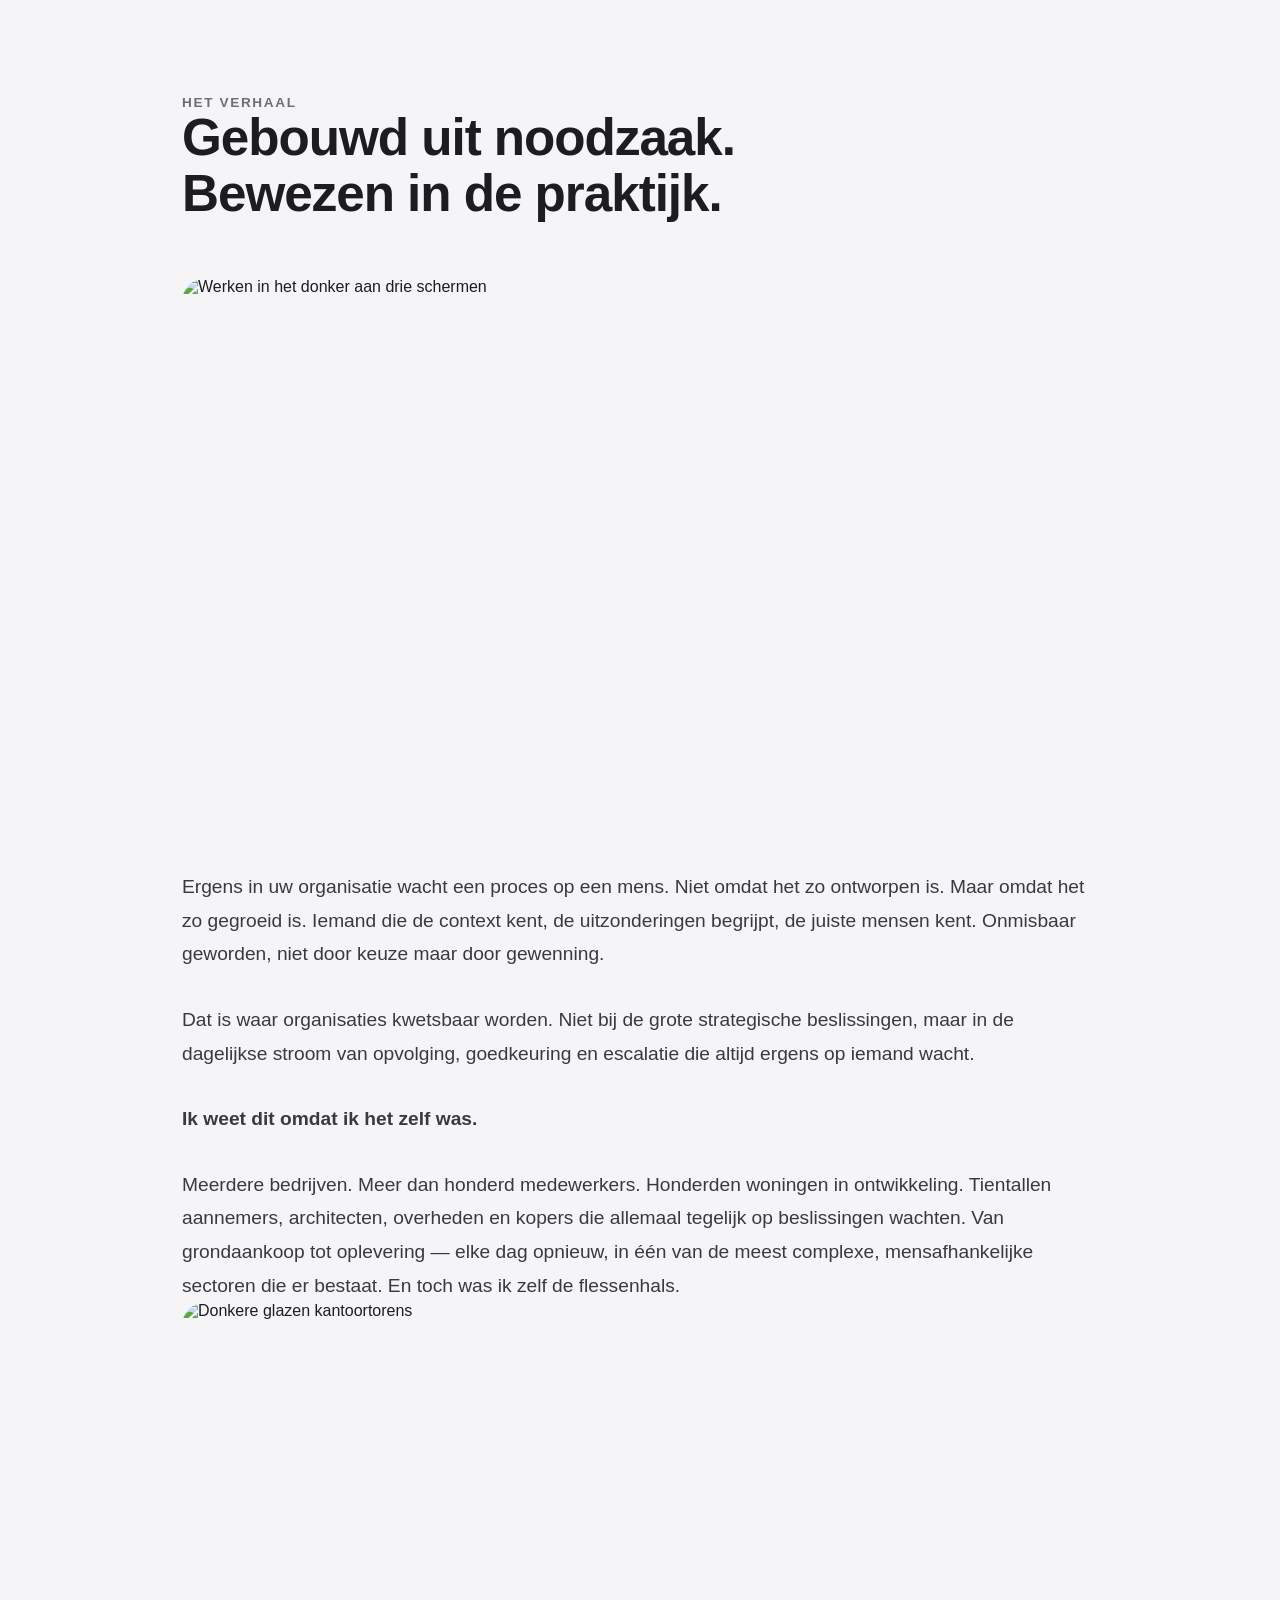
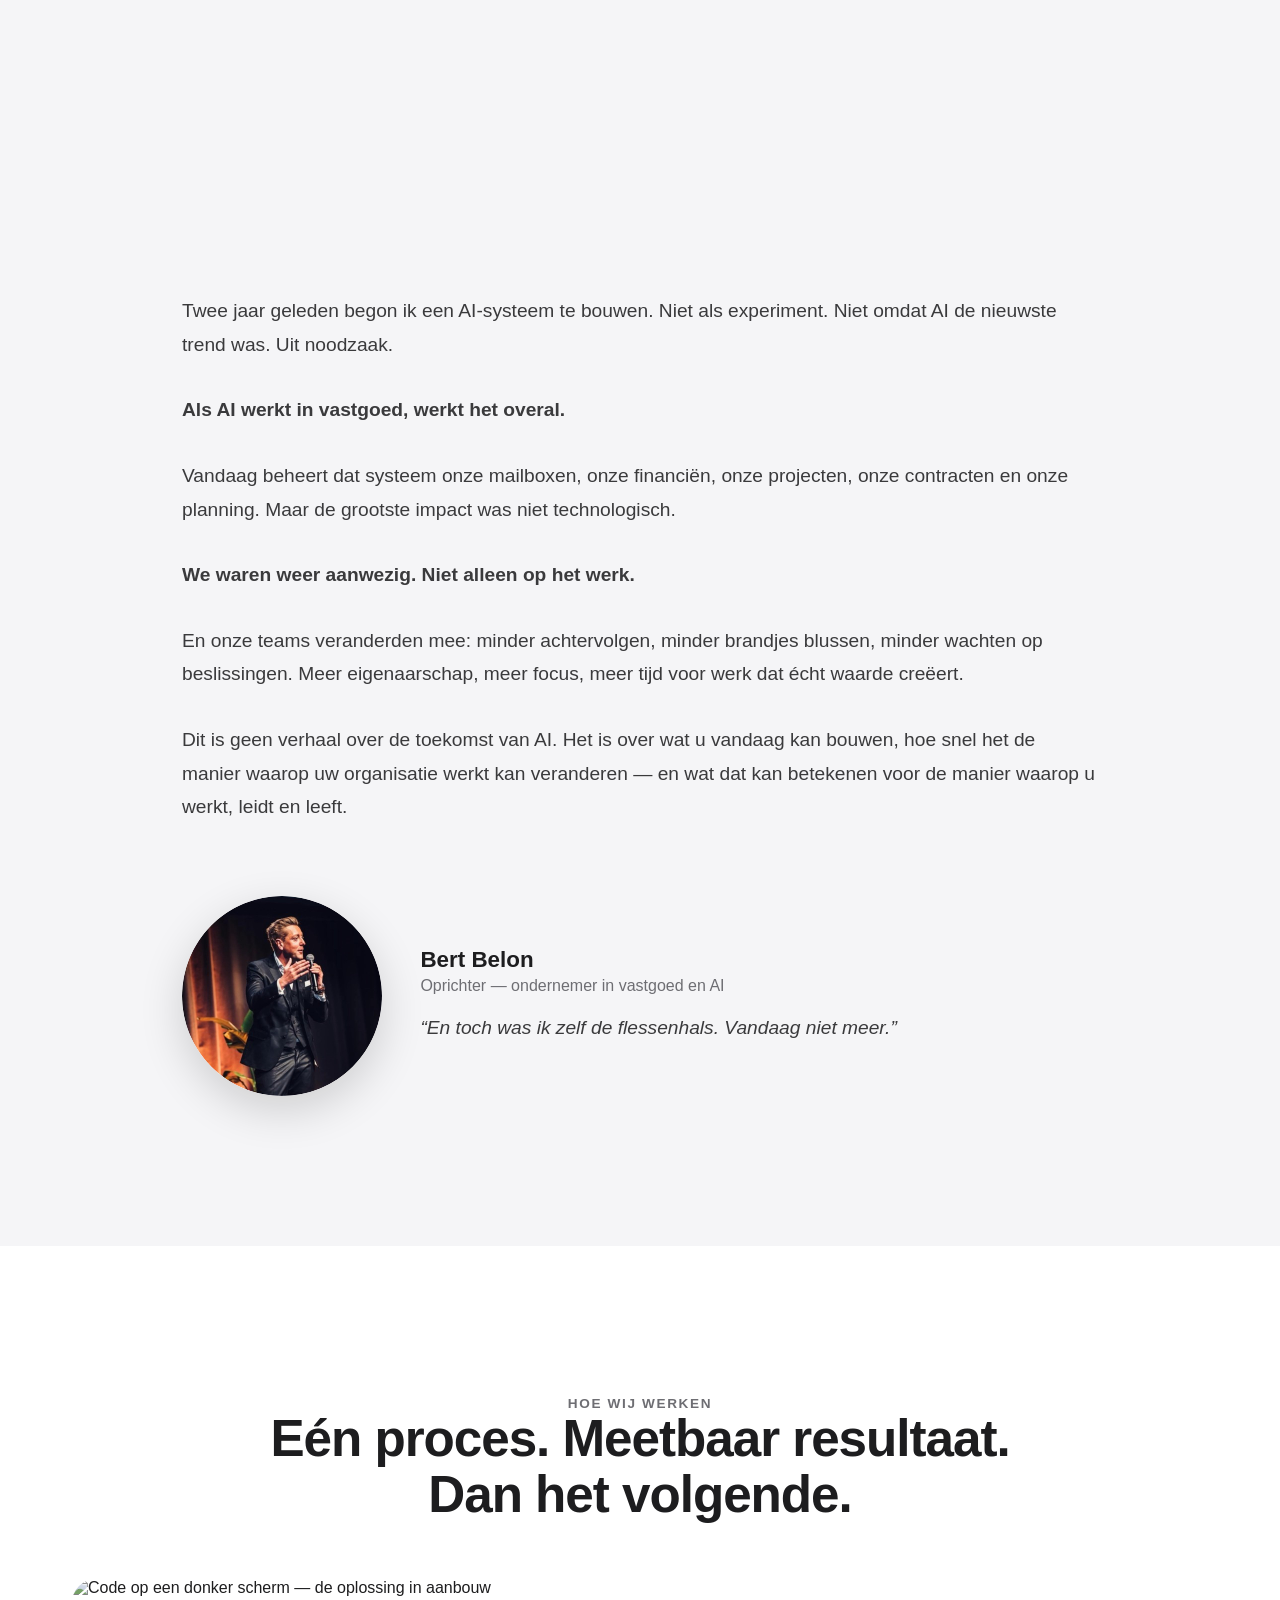
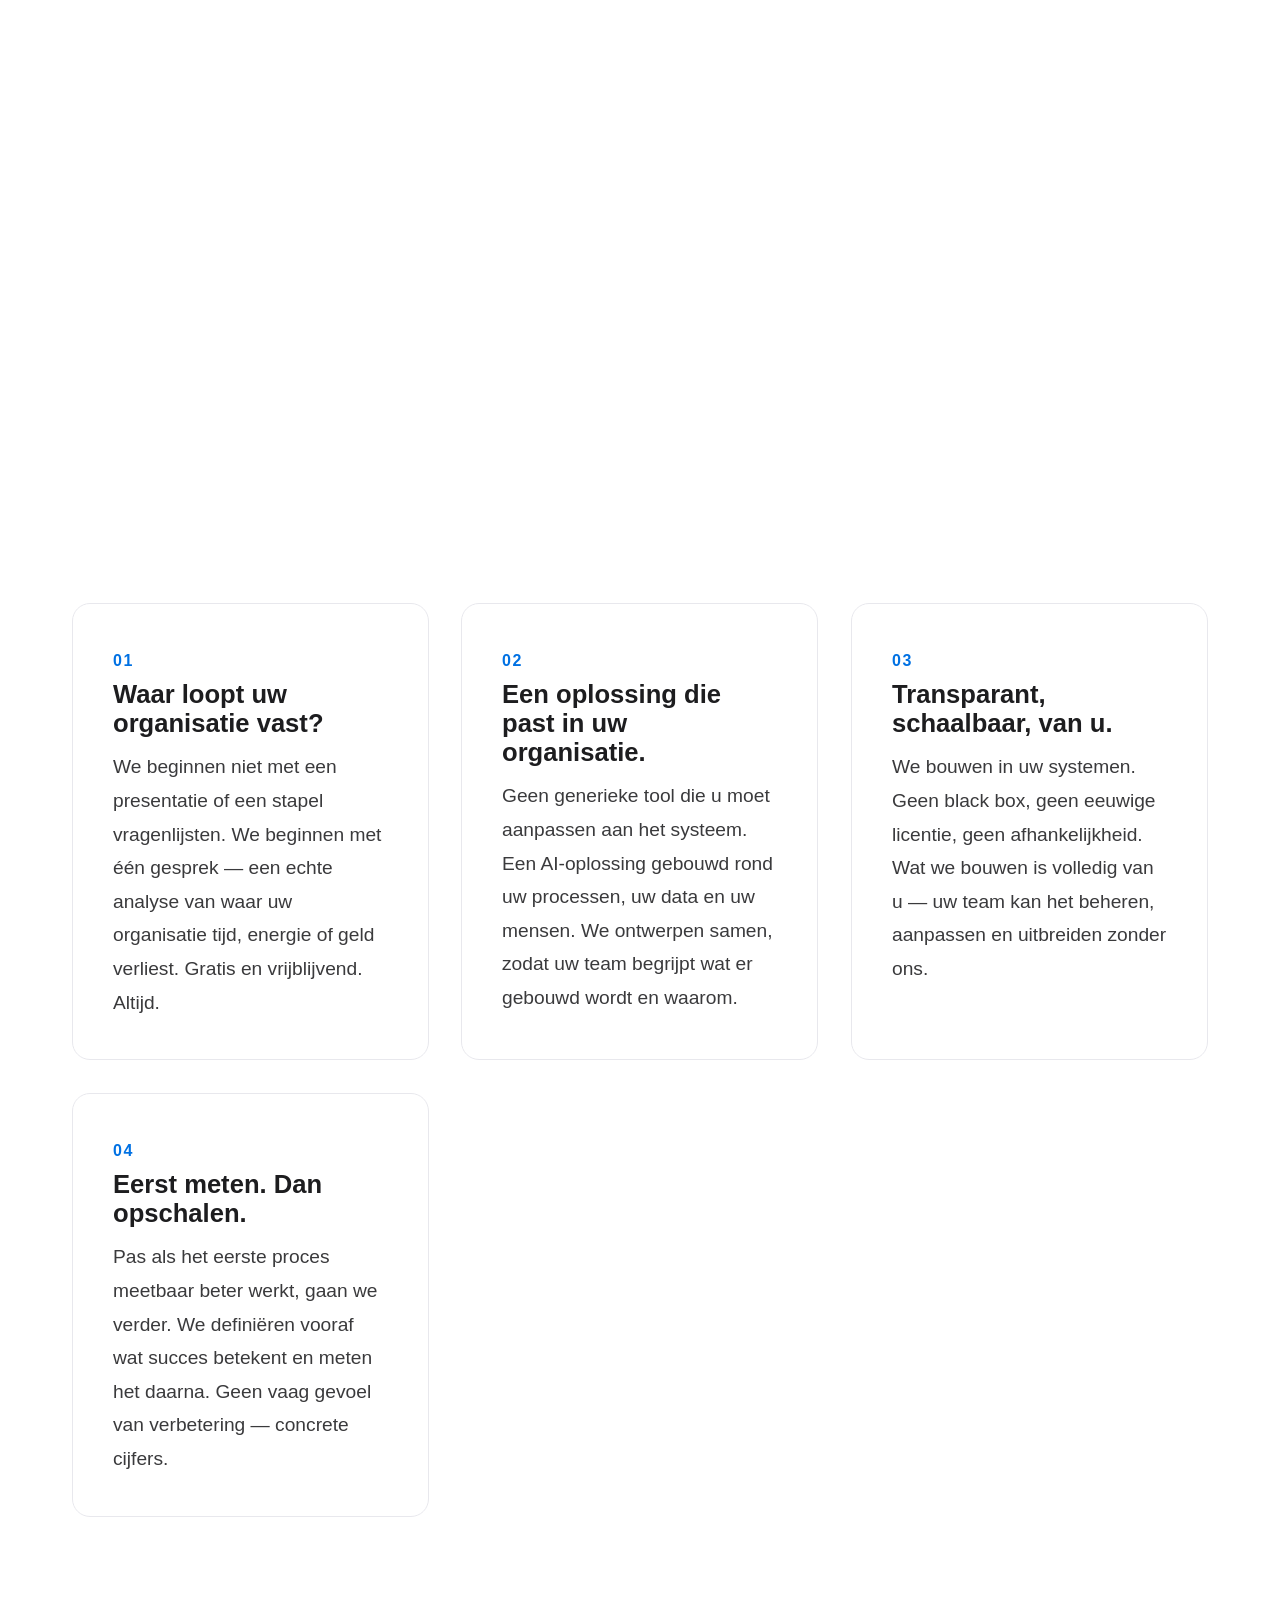
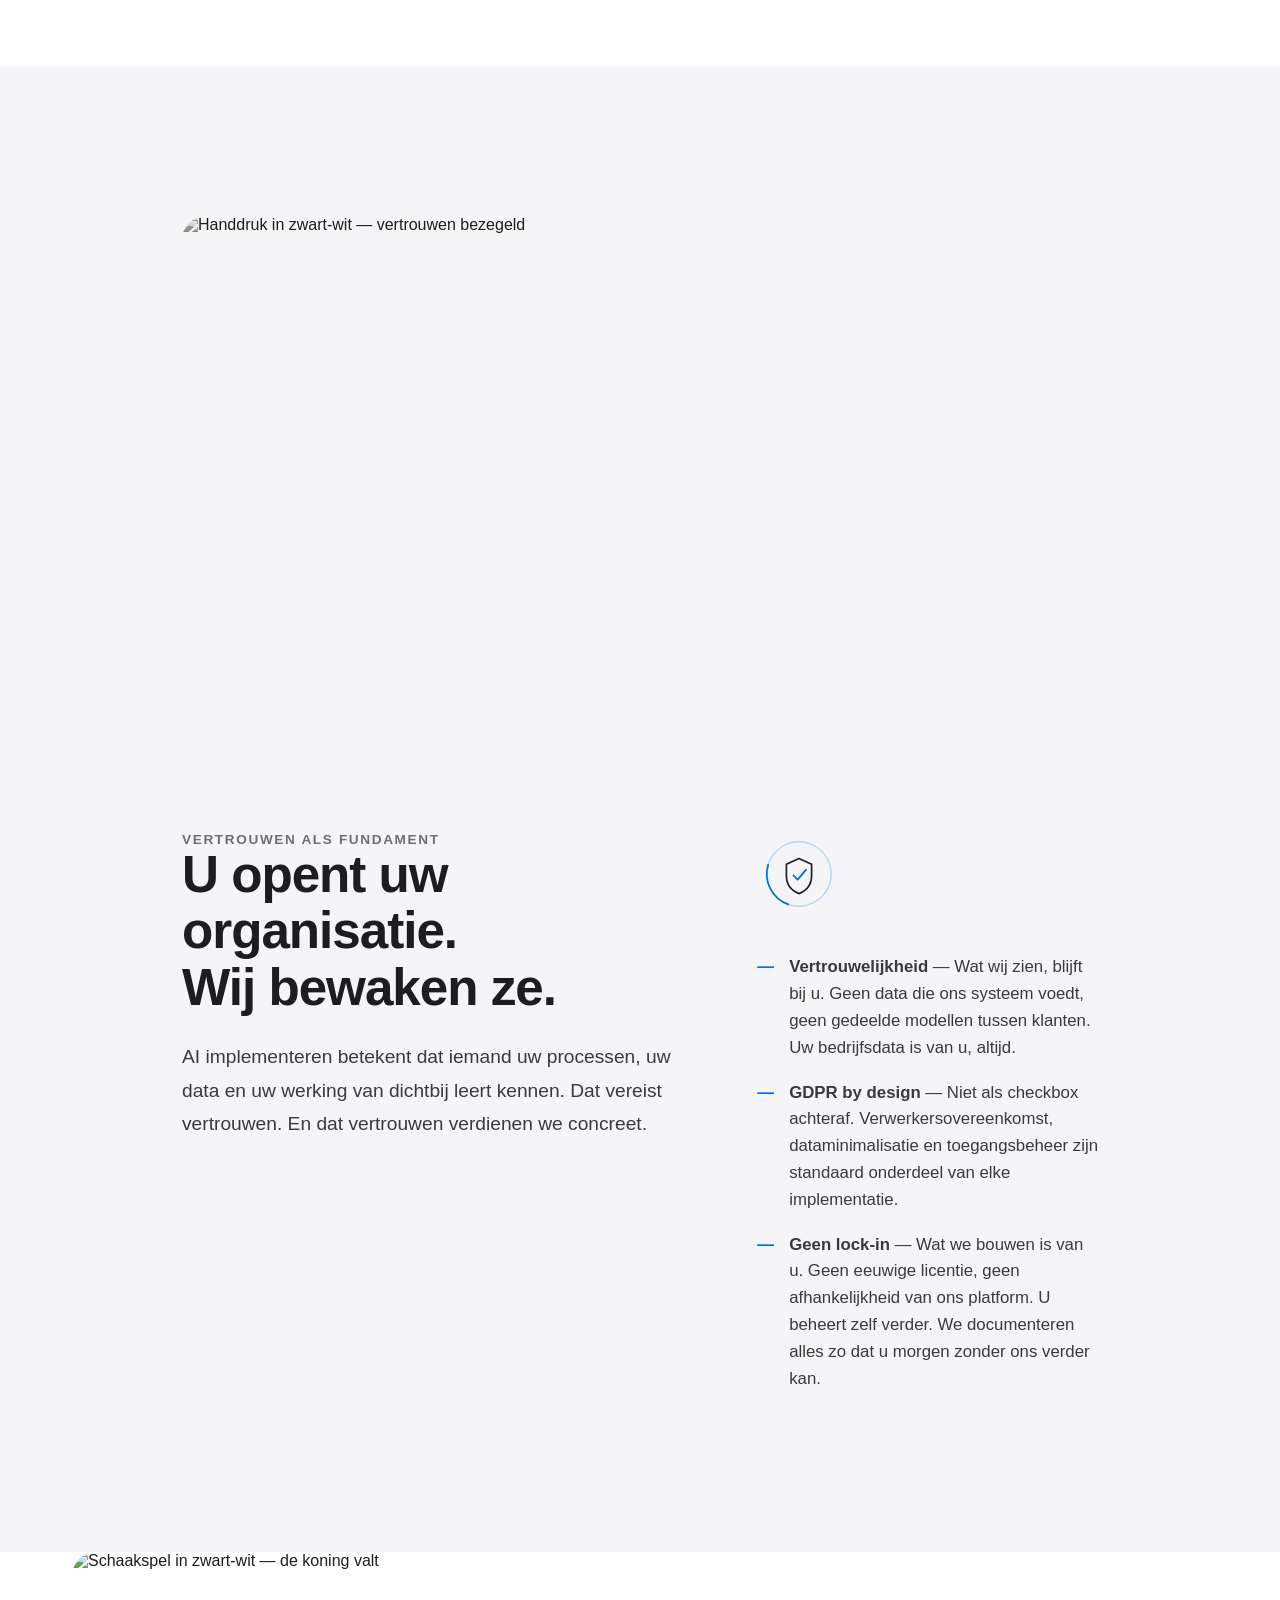
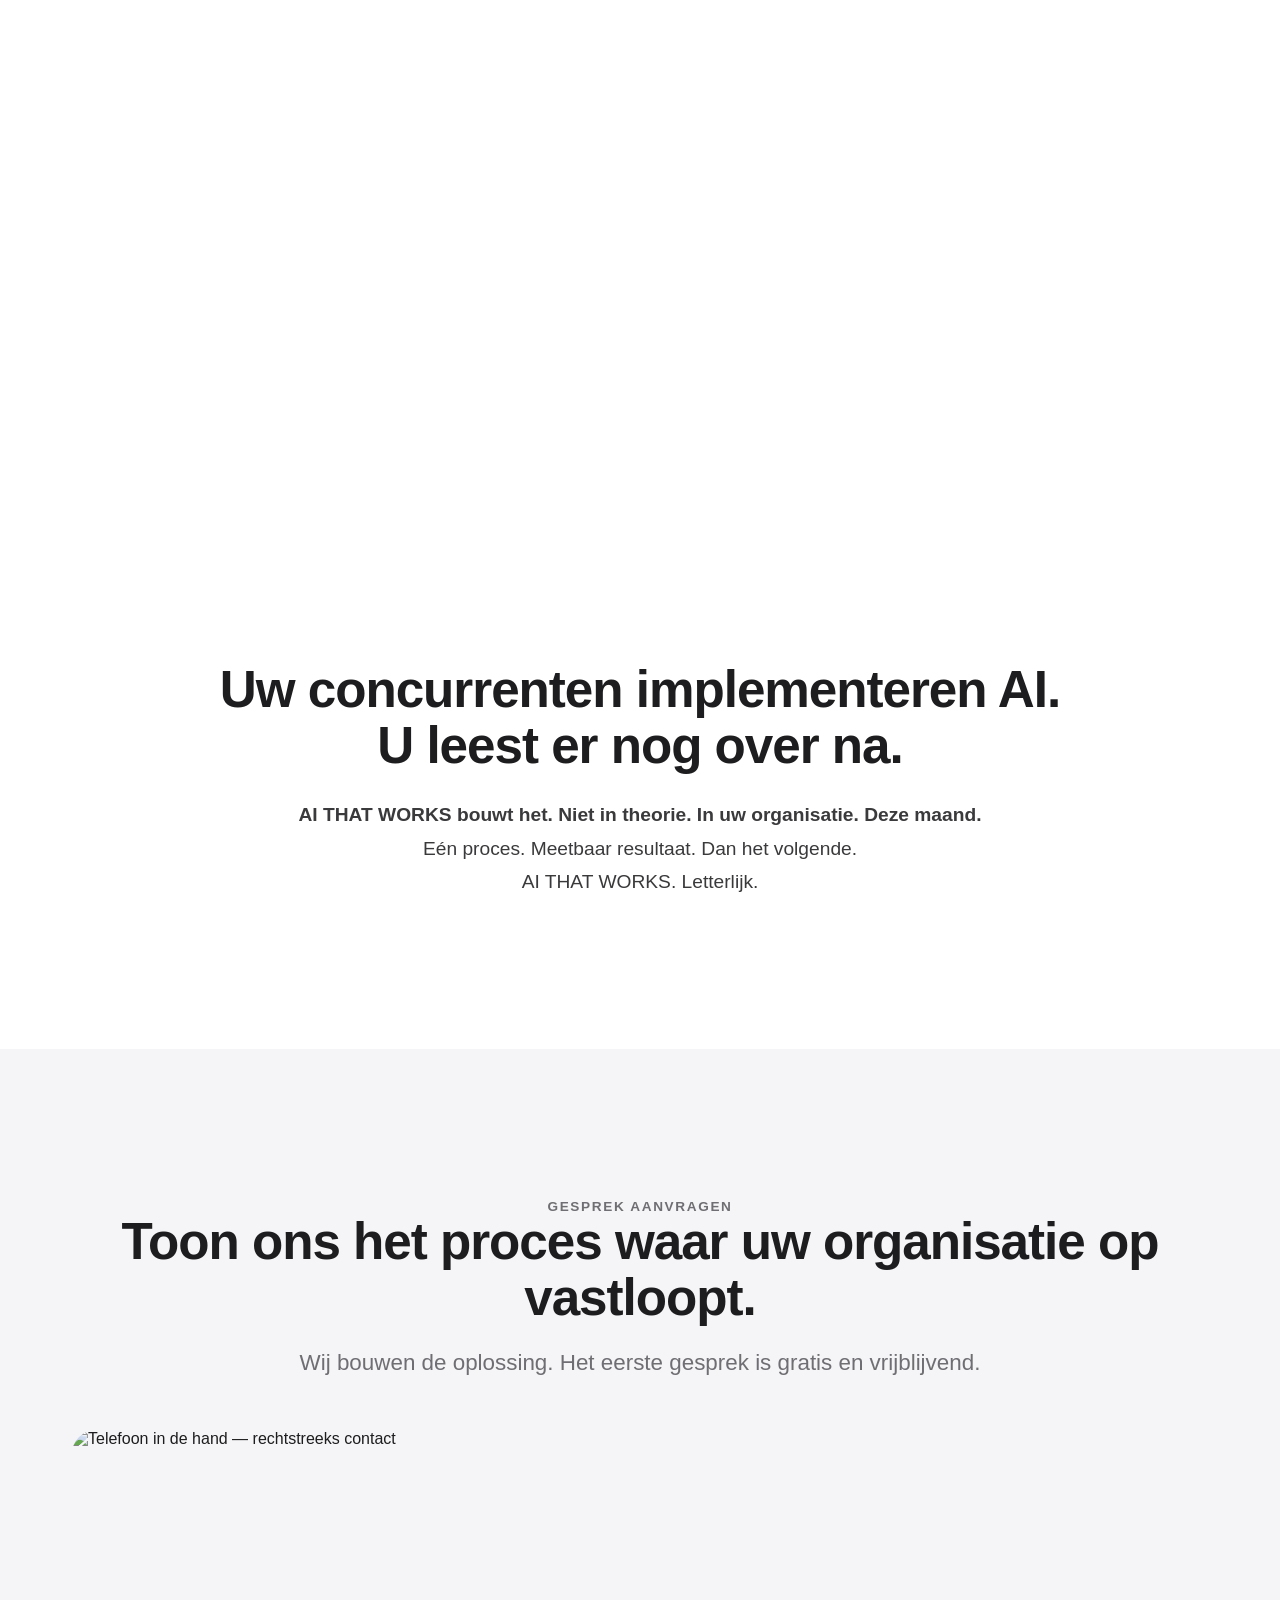
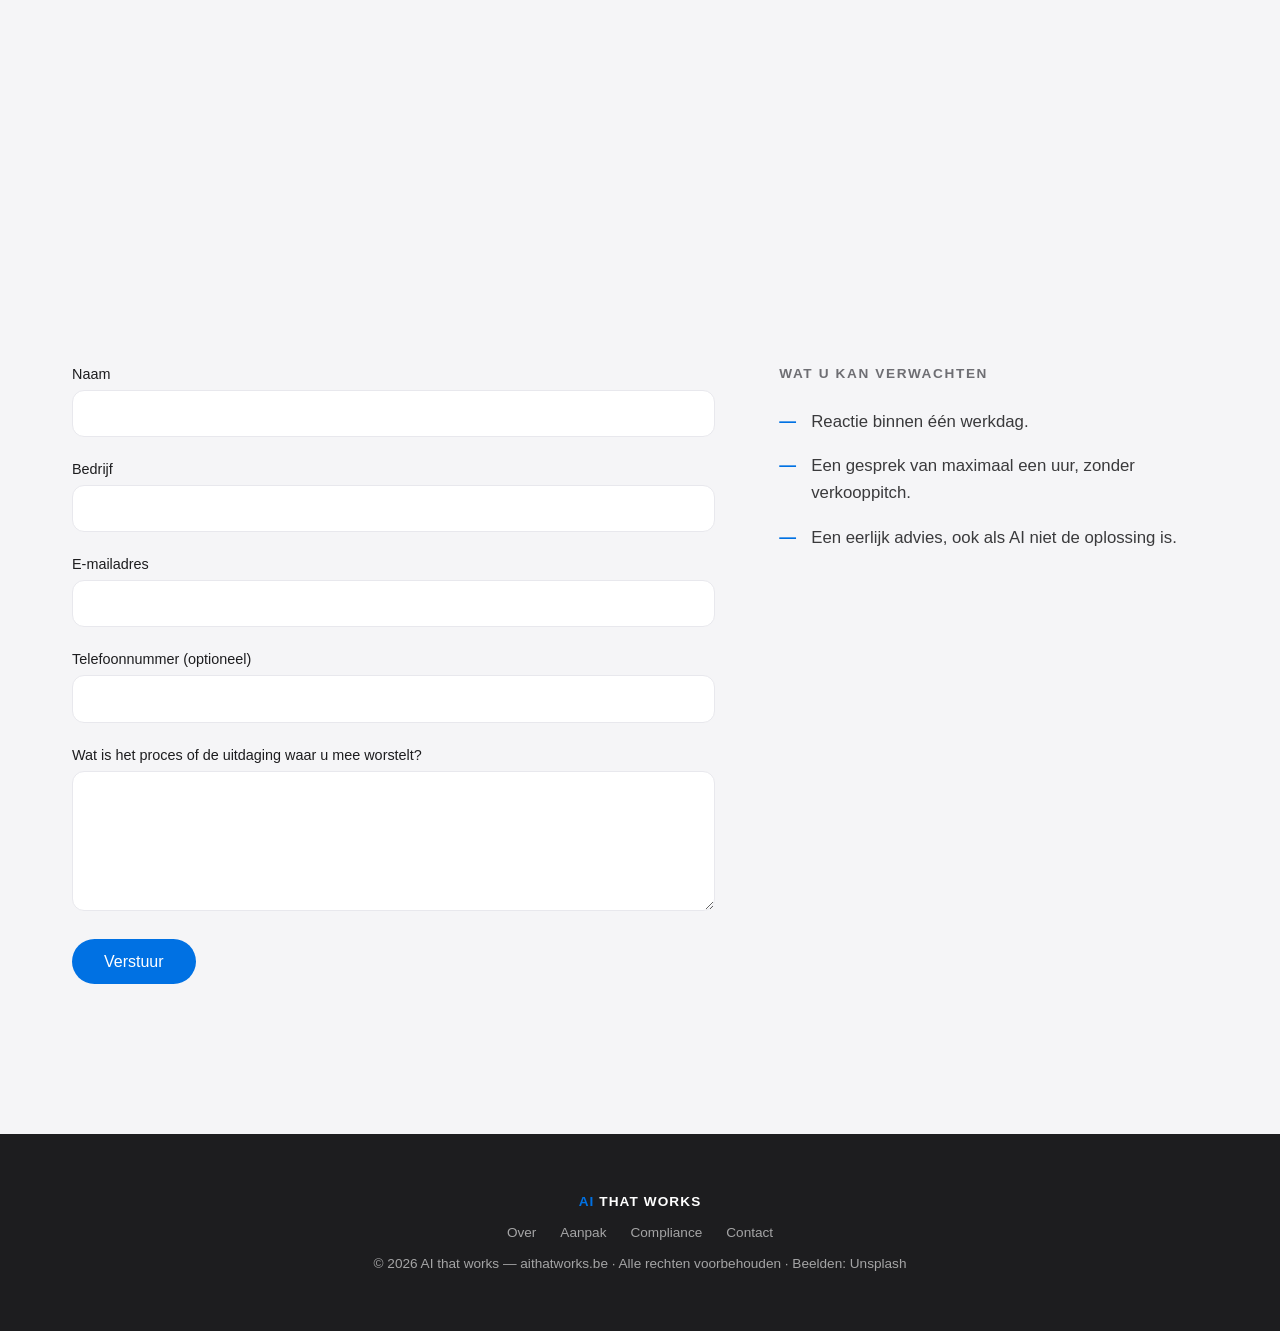
==== commit 4c4f06e3: "Add files via upload contact: Gert voorlopig weg; formulier naar bert.belon@re4m.be" ====
--- a/ai-works.html
+++ b/ai-works.html
@@ -326,12 +326,6 @@
         </ul>
       </div>
     </div>
-    <div class="fade-up" style="margin-top:3.5rem;text-align:center">
-      <div class="eyebrow">Rechtstreeks contact</div>
-      <p style="margin-top:.7rem"><b>Gert Lelie</b></p>
-      <p style="margin-top:.35rem"><a href="tel:+32477753328" style="color:var(--accent);text-decoration:none;white-space:nowrap">+32 477 75 33 28</a></p>
-      <p style="margin-top:.35rem"><a href="mailto:gert@aithatworks.be" style="color:var(--accent);text-decoration:none;white-space:nowrap">gert@aithatworks.be</a></p>
-    </div>
   </div>
 </section>
 
@@ -370,9 +364,9 @@
   e.preventDefault();
   var v=function(id){ return (document.getElementById(id)||{}).value||''; };
   var body='Naam: '+v('f-naam')+'\nBedrijf: '+v('f-bedrijf')+'\nE-mail: '+v('f-email')+'\nTelefoon: '+v('f-tel')+'\n\n'+v('f-msg');
-  location.href='mailto:bert@re4m.be?cc=gert@aithatworks.be&subject='+encodeURIComponent('Gesprek aanvragen — '+(v('f-bedrijf')||v('f-naam')))+'&body='+encodeURIComponent(body);
+  location.href='mailto:bert.belon@re4m.be?subject='+encodeURIComponent('Gesprek aanvragen — '+(v('f-bedrijf')||v('f-naam')))+'&body='+encodeURIComponent(body);
   var n=document.getElementById('cformnote'); if(n) n.style.display='block';
 });
 </script>
 </body>
-</html>+</html>
